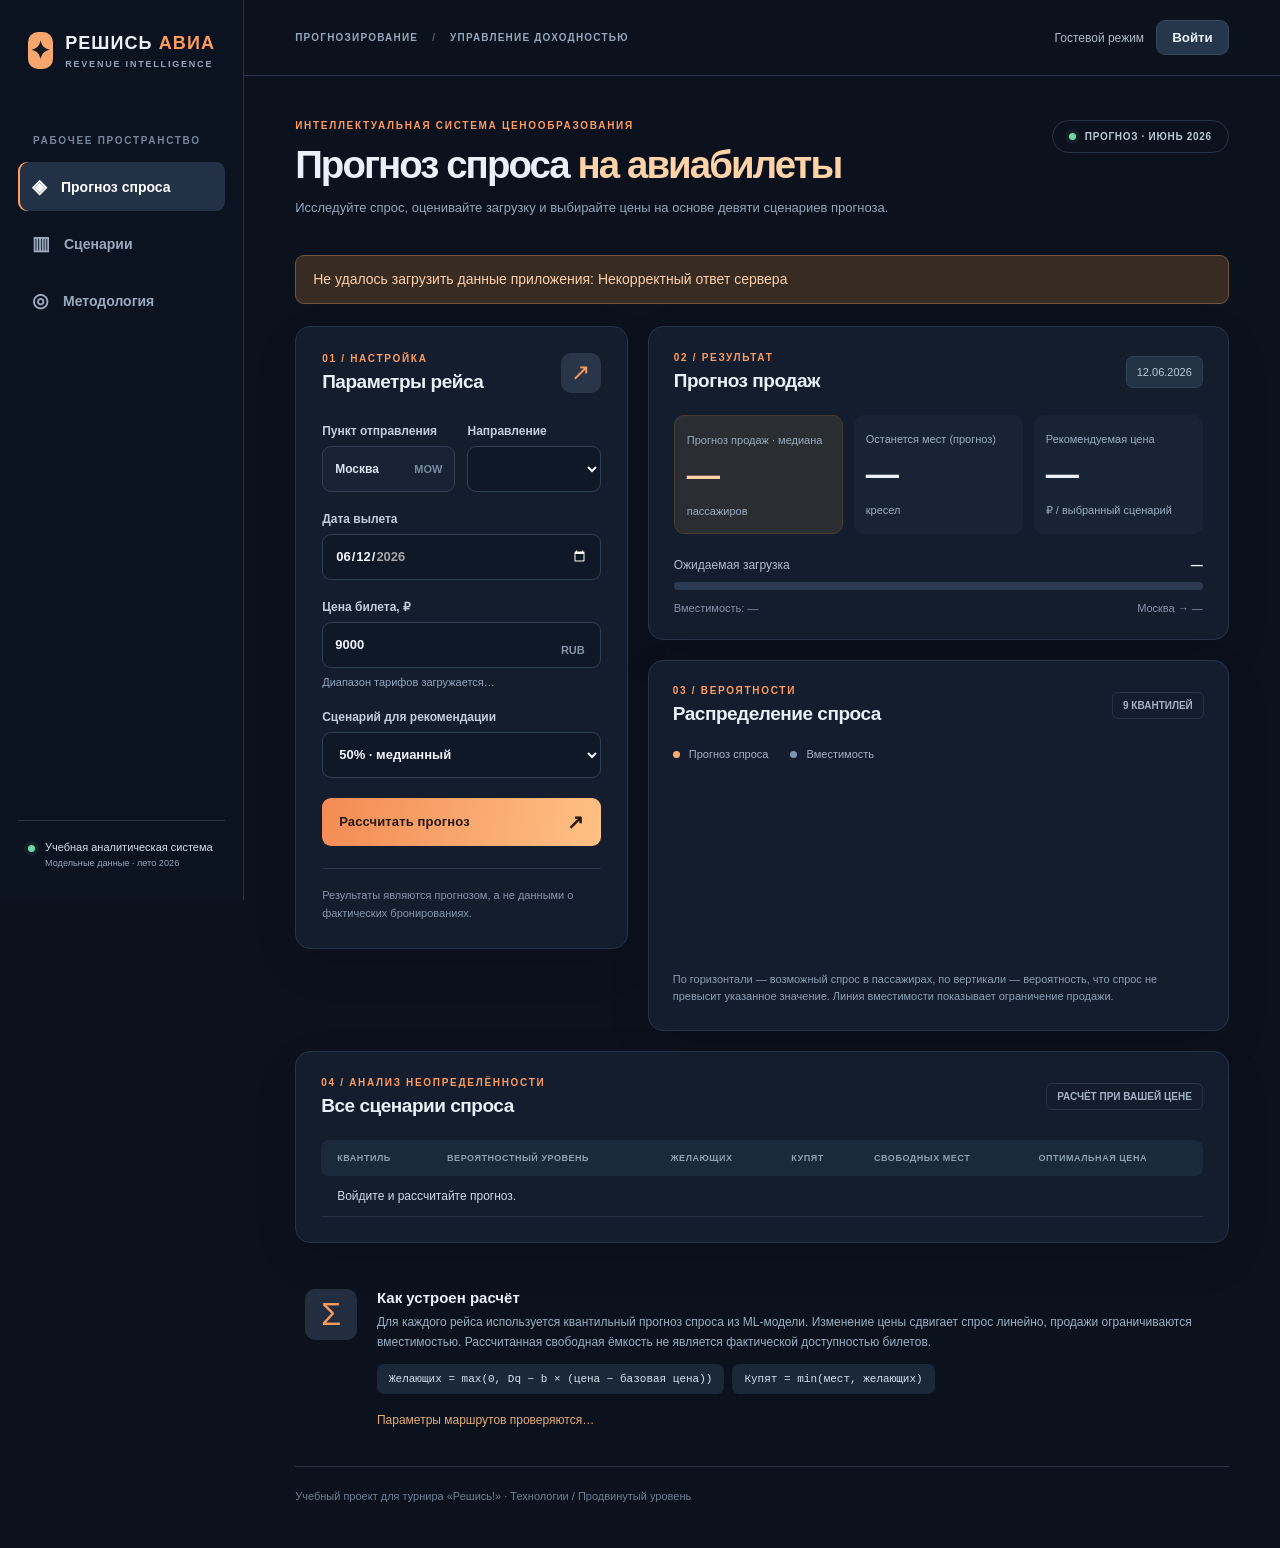
==== static/index.html @ 3c055906 "Add files via upload" ====
<!doctype html>
<html lang="ru"><head>
  <meta charset="utf-8"/><meta name="viewport" content="width=device-width, initial-scale=1"/>
  <meta name="theme-color" content="#0c1220"/><title>Решись Авиа · Revenue Intelligence</title>
  <link rel="stylesheet" href="/static/style.css"/>
</head><body>
<div class="shell">
  <aside class="sidebar">
    <div class="logo"><div class="logo-mark" aria-hidden="true">✦</div><div>РЕШИСЬ <b>АВИА</b><small>REVENUE INTELLIGENCE</small></div></div>
    <div class="nav-title">РАБОЧЕЕ ПРОСТРАНСТВО</div>
    <nav><a class="active" href="#overview"><span>◈</span> Прогноз спроса</a><a href="#distribution"><span>▥</span> Сценарии</a><a href="#model"><span>◎</span> Методология</a></nav>
    <div class="sidebar-bottom"><div class="status-dot"></div><div>Учебная аналитическая система<small>Модельные данные · лето 2026</small></div></div>
  </aside>
  <main class="main" id="overview">
    <header class="topbar"><div class="crumb">ПРОГНОЗИРОВАНИЕ <span>/</span> УПРАВЛЕНИЕ ДОХОДНОСТЬЮ</div><div class="account"><div id="accountName" class="account-name">Гостевой режим</div><button class="small-btn" id="authBtn">Войти</button><button class="small-btn ghost hidden" id="logoutBtn">Выйти</button></div></header>
    <div class="content">
      <div class="hero-head"><div><div class="eyebrow">ИНТЕЛЛЕКТУАЛЬНАЯ СИСТЕМА ЦЕНООБРАЗОВАНИЯ</div><h1>Прогноз спроса <span>на авиабилеты</span></h1><p>Исследуйте спрос, оценивайте загрузку и выбирайте цены на основе девяти сценариев прогноза.</p></div><div class="version"><span class="version-pulse"></span> ПРОГНОЗ · ИЮНЬ 2026</div></div>
      <div id="notification" class="notice hidden" role="status"></div>
      <section class="app-grid">
        <div class="card form-card"><div class="card-heading"><div><div class="eyebrow">01 / НАСТРОЙКА</div><h2>Параметры рейса</h2></div><div class="icon-box">↗</div></div>
          <form id="forecastForm">
            <div class="two-cols"><label>Пункт отправления<div class="field locked">Москва <span>МOW</span></div></label><label>Направление<select id="route" required></select></label></div>
            <label>Дата вылета<input type="date" id="date" min="2026-06-01" max="2026-07-01" value="2026-06-12" required/></label>
            <label>Цена билета, ₽<div class="input-price"><input type="number" id="price" min="1" max="100000" step="1" value="9000" required/><span>RUB</span></div><span id="priceRange" class="field-hint">Диапазон тарифов загружается…</span></label>
            <label>Сценарий для рекомендации<select id="quantile"><option value="0.1">10% · пессимистичный</option><option value="0.3">30% · осторожный</option><option value="0.5" selected>50% · медианный</option><option value="0.7">70% · оптимистичный</option><option value="0.9">90% · высокий спрос</option></select></label>
            <button type="submit" class="cta" id="calculateBtn">Рассчитать прогноз <span>↗</span></button>
          </form>
          <div class="form-footer">Результаты являются прогнозом, а не данными о фактических бронированиях.</div>
        </div>
        <div class="right-col">
          <div class="card summary-card"><div class="card-heading compact"><div><div class="eyebrow">02 / РЕЗУЛЬТАТ</div><h2>Прогноз продаж</h2></div><div id="resultDate" class="date-chip">12.06.2026</div></div>
            <div class="metrics"><div class="metric primary"><span>Прогноз продаж · медиана</span><strong id="sales">—</strong><small>пассажиров</small></div><div class="metric"><span>Останется мест (прогноз)</span><strong id="free">—</strong><small>кресел</small></div><div class="metric"><span>Рекомендуемая цена</span><strong id="recommended">—</strong><small>₽ / выбранный сценарий</small></div></div>
            <div class="util-label"><span>Ожидаемая загрузка</span><b id="loadPct">—</b></div><div class="progress"><div id="progressFill"></div></div><div class="subline"><span id="seatsText">Вместимость: —</span><span id="routeText">Москва → —</span></div>
          </div>
          <div class="card chart-card" id="distribution"><div class="card-heading compact"><div><div class="eyebrow">03 / ВЕРОЯТНОСТИ</div><h2>Распределение спроса</h2></div><span class="tag">9 КВАНТИЛЕЙ</span></div>
            <div class="legend"><span><i class="dot orange"></i> Прогноз спроса</span><span><i class="dot muted"></i> Вместимость</span></div>
            <svg id="chart" viewBox="0 0 680 250" role="img" aria-label="Квантильная функция спроса, вместимость и медиана"></svg>
            <div class="chart-caption">По горизонтали — возможный спрос в пассажирах, по вертикали — вероятность, что спрос не превысит указанное значение. Линия вместимости показывает ограничение продажи.</div>
          </div>
        </div>
      </section>
      <section class="card scenarios" id="scenarios"><div class="card-heading compact"><div><div class="eyebrow">04 / АНАЛИЗ НЕОПРЕДЕЛЁННОСТИ</div><h2>Все сценарии спроса</h2></div><span class="tag">РАСЧЁТ ПРИ ВАШЕЙ ЦЕНЕ</span></div><div class="table-wrap"><table><thead><tr><th>Квантиль</th><th>Вероятностный уровень</th><th>Желающих</th><th>Купят</th><th>Свободных мест</th><th>Оптимальная цена</th></tr></thead><tbody id="scenarioRows"><tr><td colspan="6">Войдите и рассчитайте прогноз.</td></tr></tbody></table></div></section>
      <section class="method" id="model"><div class="method-icon">Σ</div><div><h3>Как устроен расчёт</h3><p>Для каждого рейса используется квантильный прогноз спроса из ML-модели. Изменение цены сдвигает спрос линейно, продажи ограничиваются вместимостью. Рассчитанная свободная ёмкость не является фактической доступностью билетов.</p><code>Желающих = max(0, Dq − b × (цена − базовая цена))</code><code>Купят = min(мест, желающих)</code><p id="dataDisclaimer" class="warning">Параметры маршрутов проверяются…</p></div></section>
      <footer>Учебный проект для турнира «Решись!» · Технологии / Продвинутый уровень</footer>
    </div>
  </main>
</div>
<div class="modal hidden" id="authModal" role="dialog" aria-modal="true" aria-labelledby="authTitle"><div class="modal-sheet"><button class="close" id="closeAuth" aria-label="Закрыть">×</button><div class="eyebrow">ЛИЧНЫЙ КАБИНЕТ</div><h2 id="authTitle">Войти в систему</h2><p>Для выполнения серверных расчётов необходима учётная запись.</p><form id="authForm"><label>Логин<input id="username" autocomplete="username" minlength="3" maxlength="32" placeholder="Например, analyst2026" required/></label><label>Пароль<input id="password" type="password" autocomplete="current-password" minlength="8" maxlength="128" required/></label><div class="auth-error hidden" id="authError"></div><button type="submit" class="cta" id="authSubmit">Войти <span>→</span></button></form><button id="switchAuth" class="text-btn">Нет аккаунта? Зарегистрироваться</button></div></div>
<script src="/static/app.js" defer></script></body></html>
---- static/style.css ----
:root{color-scheme:dark;--bg:#0b111d;--aside:#0c1320;--surface:#131d2d;--surface2:#192537;--line:#263449;--text:#e9f0f8;--muted:#93a5ba;--orange:#ff9b5c;--orange2:#ffd2a7;--blue:#7ca5c7}*{box-sizing:border-box}html{scroll-behavior:smooth}body{background:var(--bg);color:var(--text);margin:0;font-family:Inter,ui-sans-serif,-apple-system,BlinkMacSystemFont,'Segoe UI',sans-serif;font-size:14px}a{color:inherit;text-decoration:none}.shell{display:flex;min-height:100vh}.sidebar{width:244px;flex:0 0 244px;display:flex;flex-direction:column;position:sticky;top:0;max-height:100vh;border-right:1px solid var(--line);background:var(--aside);padding:32px 18px}.logo{display:flex;align-items:center;gap:12px;padding:0 10px;font-size:18px;letter-spacing:.06em;font-weight:740;white-space:nowrap}.logo b{color:var(--orange)}.logo small{display:block;font-size:9px;color:var(--muted);font-weight:600;letter-spacing:.2em;margin-top:5px}.logo-mark{display:grid;place-items:center;width:37px;height:37px;border-radius:10px;background:#f7a76c;color:#151922;font-size:24px}.nav-title,.eyebrow{color:var(--orange);font-size:10px;font-weight:760;letter-spacing:.17em}.nav-title{color:#75869c;margin:66px 15px 16px}.sidebar nav{display:grid;gap:8px}.sidebar nav a{padding:13px 14px;display:flex;gap:14px;align-items:center;border-radius:9px;color:#99a9be;font-weight:600}.sidebar nav a span{font-size:19px}.sidebar nav a:hover,.sidebar nav a.active{background:#233146;color:#fff}.sidebar nav a.active{box-shadow:inset 2px 0 var(--orange)}.sidebar-bottom{margin-top:auto;padding:20px 10px 0;border-top:1px solid var(--line);display:flex;gap:10px;font-size:11px;color:#d2dce8}.sidebar-bottom small{display:block;color:var(--muted);margin-top:5px}.status-dot,.version-pulse{display:inline-block;width:7px;height:7px;background:#6cd8a8;border-radius:100%;flex-shrink:0;margin-top:4px;box-shadow:0 0 0 4px #6cd8a810}.main{min-width:0;flex:1}.topbar{height:76px;padding:0 clamp(20px,4vw,58px);display:flex;align-items:center;justify-content:space-between;border-bottom:1px solid var(--line)}.crumb{font-size:10px;color:#95a7bd;letter-spacing:.12em;font-weight:760}.crumb span{color:#4e6075;margin:0 10px}.account{display:flex;align-items:center;gap:12px}.account-name{font-size:12px;color:#aebbc9}.small-btn{background:#26364b;border:1px solid #35485e;border-radius:9px;color:#eaf0f9;cursor:pointer;padding:9px 15px;font-weight:650}.small-btn.ghost{background:none}.content{max-width:1440px;margin:0 auto;padding:44px clamp(20px,4vw,58px) 22px}.hero-head{display:flex;align-items:flex-start;justify-content:space-between;gap:20px;margin-bottom:35px}h1{font-size:clamp(28px,3vw,39px);line-height:1.14;letter-spacing:-.05em;margin:12px 0 10px}h1 span{color:var(--orange2)}.hero-head p{color:var(--muted);margin:0;font-size:13px;line-height:1.75}.version{border:1px solid var(--line);border-radius:999px;padding:10px 16px;color:#bbc8d6;font-size:10px;letter-spacing:.07em;white-space:nowrap;font-weight:750;display:flex;gap:9px}.version-pulse{margin-top:2px}.app-grid{display:grid;grid-template-columns:minmax(305px,.87fr) minmax(0,1.52fr);gap:20px;align-items:start}.right-col{display:grid;gap:20px}.card{border:1px solid var(--line);border-radius:15px;background:var(--surface);box-shadow:0 16px 50px #03081512;overflow:hidden}.form-card{padding:26px}.card-heading{display:flex;justify-content:space-between;align-items:center;margin-bottom:31px;gap:12px}.card-heading.compact{margin-bottom:23px}h2{margin:7px 0 0;letter-spacing:-.025em;font-size:19px;font-weight:700}.icon-box{width:40px;height:40px;display:grid;place-items:center;border-radius:10px;background:#293548;color:var(--orange);font-size:23px}label{font-size:12px;font-weight:670;color:#c1cedc;display:block;margin-bottom:20px}label input,label select{display:block;margin-top:8px;height:46px;width:100%;border-radius:9px;padding:0 12px;background:#0f1826;border:1px solid #304056;color:#f0f4fc;font:inherit;font-size:13px;outline:none}label input:focus,label select:focus{border-color:var(--orange)}.two-cols{display:grid;grid-template-columns:1fr 1fr;gap:12px}.field{display:flex;align-items:center;justify-content:space-between;margin-top:8px;height:46px;border-radius:9px;background:#172235;padding:0 12px;border:1px solid #304056;color:#dbe4ef}.field span{color:#7a8aa0;font-size:11px}.input-price{position:relative}.input-price input{padding-right:55px}.input-price span{position:absolute;right:16px;top:22px;color:#8495a8;font-size:11px}.cta{height:48px;display:flex;align-items:center;justify-content:space-between;width:100%;background:linear-gradient(100deg,#f38b54,#ffc185);border:0;color:#251911;border-radius:9px;padding:0 17px;font-weight:800;letter-spacing:.01em;cursor:pointer;margin-top:14px;font-size:13px}.cta:hover{filter:brightness(1.05)}.cta:disabled{opacity:.5;cursor:wait}.cta span{font-size:20px}.form-footer{padding-top:18px;margin-top:22px;border-top:1px solid var(--line);font-size:11px;line-height:1.6;color:#8496ab}.summary-card{padding:25px}.date-chip{background:#243246;color:#bbcad9;border:1px solid #304158;border-radius:7px;padding:9px 10px;white-space:nowrap;font-size:11px}.metrics{display:grid;grid-template-columns:repeat(3,1fr);gap:11px}.metric{border-radius:10px;background:#182436;padding:16px 12px 14px;min-width:0}.metric.primary{background:#2a2d31;border:1px solid #4a3b2f}.metric span,.metric small{display:block;color:#9bacc0;font-size:11px;line-height:1.5}.metric strong{display:block;font-size:clamp(23px,2.6vw,34px);font-weight:720;line-height:1.65;letter-spacing:-.045em;white-space:nowrap}.metric.primary strong{color:var(--orange2)}.util-label{display:flex;justify-content:space-between;margin-top:24px;font-size:12px;color:#aebdd0}.util-label b{color:#f4f6fc}.progress{height:8px;background:#2b3b51;border-radius:20px;overflow:hidden;margin-top:10px}.progress>div{height:100%;background:linear-gradient(90deg,#d07753,#ffbf80);width:0;transition:width .4s}.subline{display:flex;justify-content:space-between;gap:12px;color:#8195aa;font-size:11px;margin-top:12px}.chart-card{padding:24px}.legend{display:flex;gap:22px;margin-bottom:11px;font-size:11px;color:#a3b4c7}.dot{display:inline-block;width:7px;height:7px;margin-right:6px;border-radius:50%}.dot.orange{background:#ffac75}.dot.muted{background:#7c94ae}.tag{font-size:10px;color:#a3b3c6;border:1px solid var(--line);border-radius:6px;padding:7px 10px;font-weight:700;white-space:nowrap}#chart{width:100%;display:block;min-height:180px;max-height:250px}.chart-caption{color:#8ba0b5;font-size:11px;line-height:1.6;margin-top:4px}.scenarios{margin-top:20px;padding:25px}.table-wrap{overflow-x:auto}table{width:100%;border-collapse:collapse;min-width:660px;text-align:left;font-variant-numeric:tabular-nums}thead th{color:#8ea1b6;font-weight:660;text-transform:uppercase;letter-spacing:.06em;font-size:9px;background:#1a293b;padding:13px 16px}thead th:first-child{border-radius:8px 0 0 8px}thead th:last-child{border-radius:0 8px 8px 0}tbody td{font-size:12px;padding:13px 16px;border-bottom:1px solid #233144;color:#ced9e6}tbody tr:hover{background:#202e41}tbody tr.median{background:#263341}tbody tr.median td:first-child{color:#ffb685;font-weight:770}.method{display:flex;gap:20px;align-items:flex-start;margin-top:21px;padding:25px 10px}.method-icon{font-size:32px;color:var(--orange);background:#222e40;padding:7px 16px;border-radius:10px}.method h3{margin:0 0 6px;font-size:15px}.method p{margin:0 0 11px;color:#9aafc3;font-size:12px;line-height:1.7}.method code{display:inline-block;background:#1b2839;color:#d4e2ee;padding:9px 12px;border-radius:7px;margin:0 8px 8px 0;font-size:11px}.method p.warning{color:#e5ad75;margin-top:8px}footer{padding:23px 0;color:#6d7f94;font-size:11px;border-top:1px solid var(--line)}.notice{margin-bottom:22px;border:1px solid #72553c;background:#382b22;color:#ffd0a8;border-radius:9px;padding:13px 17px;line-height:1.5}.hidden{display:none!important}.modal{position:fixed;inset:0;background:#020712b8;z-index:50;display:grid;place-items:center;padding:18px;backdrop-filter:blur(5px)}.modal-sheet{width:min(100%,415px);border:1px solid #3a495e;border-radius:16px;background:#172233;padding:29px;position:relative;box-shadow:0 25px 90px #0008}.modal-sheet h2{font-size:26px;margin:8px 0}.modal-sheet p{font-size:12px;line-height:1.6;color:#a4b6c9;margin-bottom:25px}.modal-sheet label{margin:0 0 17px}.close{position:absolute;top:15px;right:18px;background:none;color:#b6c4d7;font-size:27px;border:0;cursor:pointer}.text-btn{background:transparent;border:0;color:#ffbc8d;cursor:pointer;font-size:12px;margin-top:17px}.auth-error{background:#51303a;color:#f4bac4;border-radius:7px;padding:10px;margin-bottom:12px;font-size:12px}@media(max-width:1180px){.sidebar{width:198px;flex-basis:198px}.app-grid{grid-template-columns:minmax(280px,1fr) minmax(0,1.25fr)}.metrics{gap:6px}.metric{padding:12px 8px}.metric strong{font-size:25px}}@media(max-width:950px){.sidebar{display:none}.app-grid{grid-template-columns:1fr}.right-col{grid-template-columns:1fr 1fr}.metrics{grid-template-columns:1fr 1fr 1fr}.chart-card{min-height:325px}}@media(max-width:720px){.right-col{grid-template-columns:1fr}.content{padding:30px 17px}.topbar{padding:0 17px;height:64px}.crumb{font-size:9px}.hero-head{display:block}.version{margin-top:19px;display:inline-flex}.metrics{grid-template-columns:1fr 1fr 1fr}.metric strong{font-size:25px}.card-heading{margin-bottom:22px}.form-card,.summary-card,.chart-card,.scenarios{padding:20px}.account-name{display:none}}@media(max-width:420px){.two-cols{grid-template-columns:1fr 1fr}.metrics{grid-template-columns:1fr 1fr}.metric:nth-child(3){grid-column:span 2}.crumb{max-width:180px;line-height:1.5}.tag{font-size:9px}}

.field-hint{display:block;margin-top:7px;color:#92a7bf;font-size:11px;font-weight:500;line-height:1.4}
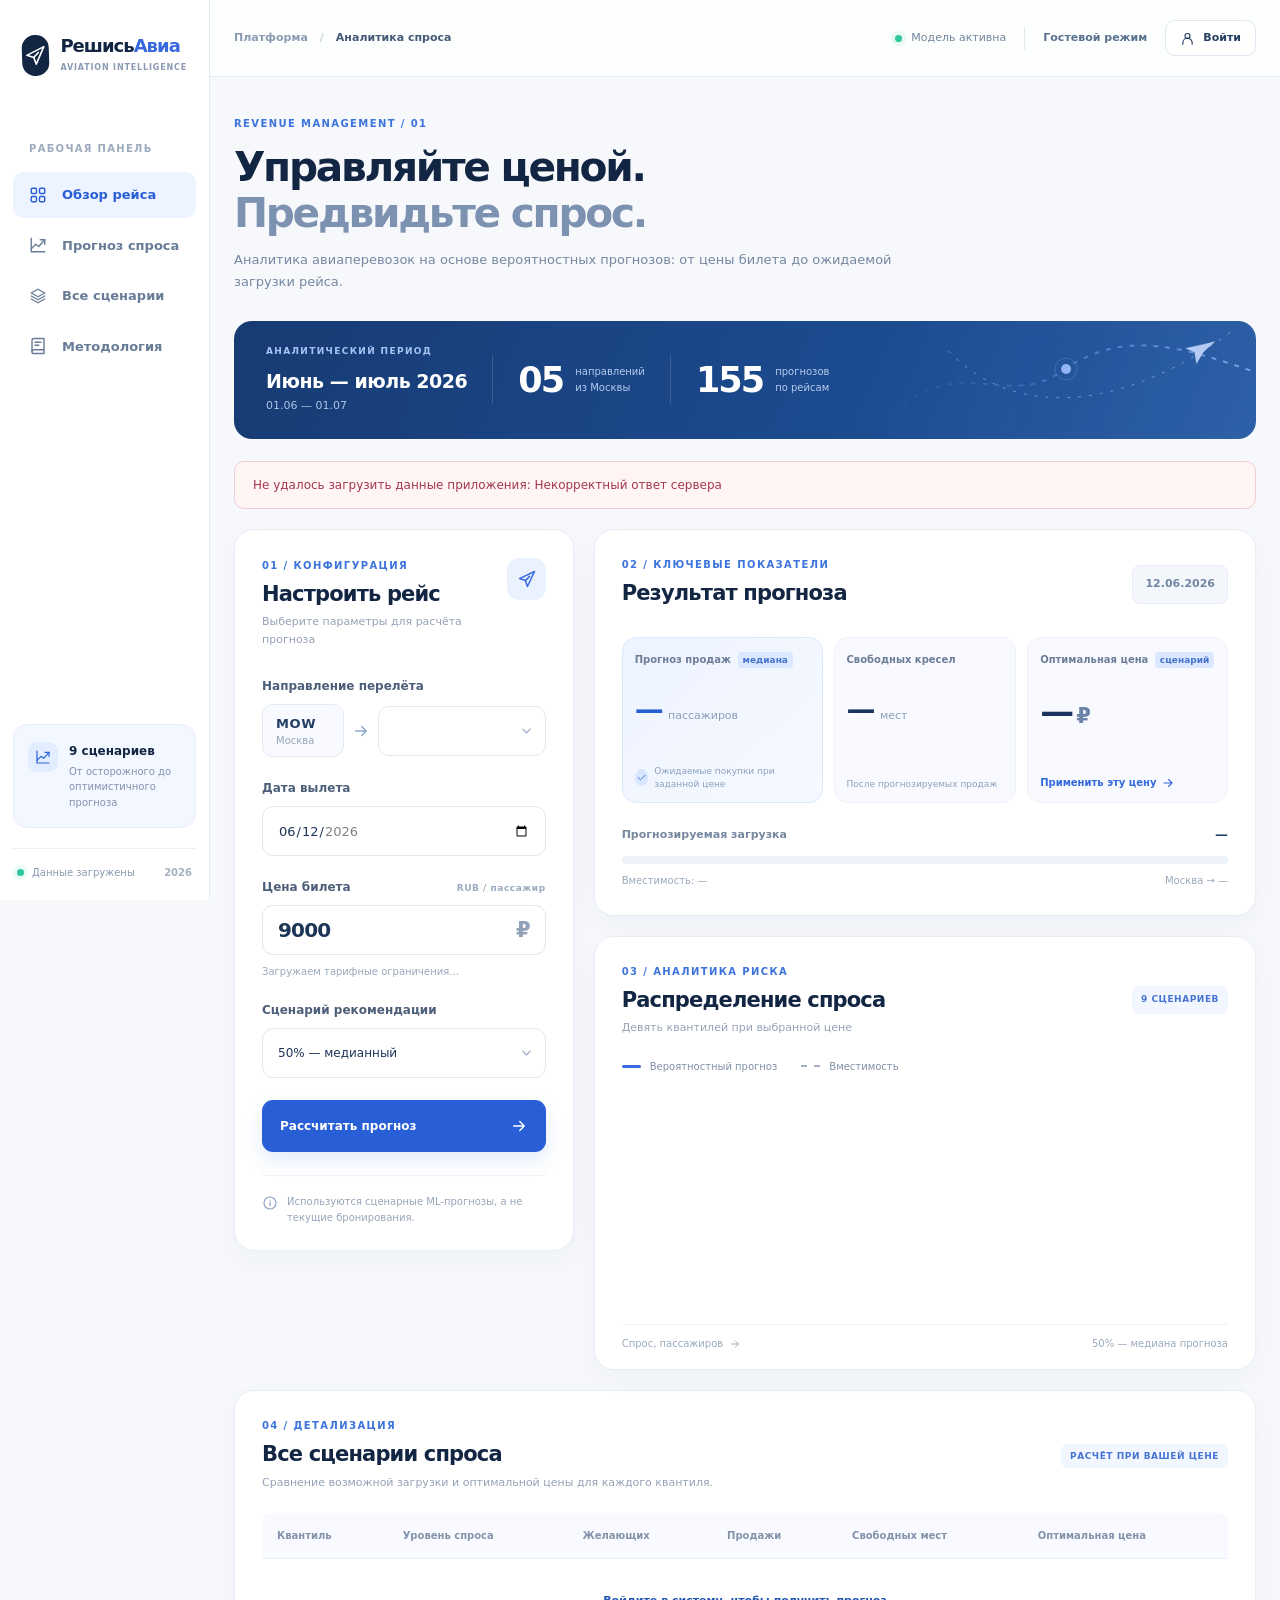
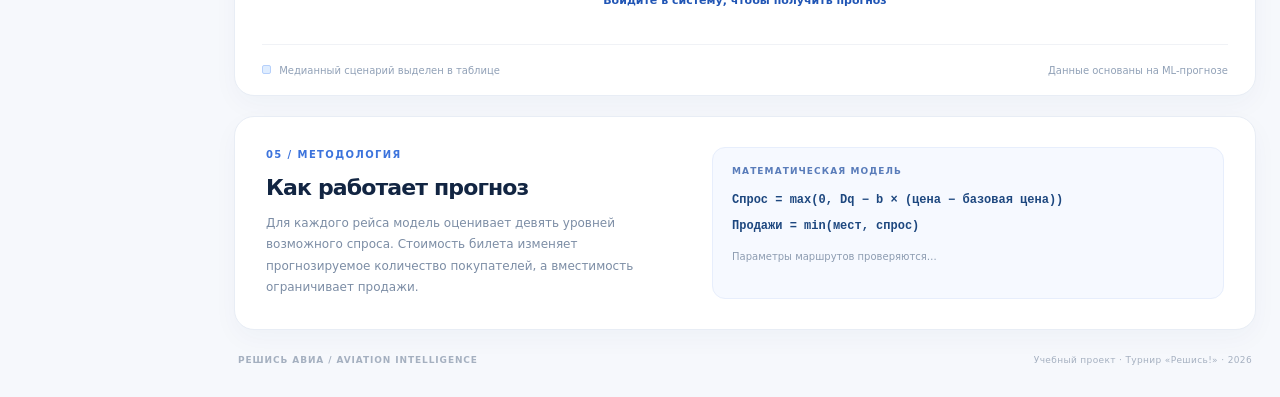
==== commit 31fe9924: "Add files via upload" ====
--- a/static/index.html
+++ b/static/index.html
@@ -1,49 +1,105 @@
 <!doctype html>
-<html lang="ru"><head>
-  <meta charset="utf-8"/><meta name="viewport" content="width=device-width, initial-scale=1"/>
-  <meta name="theme-color" content="#0c1220"/><title>Решись Авиа · Revenue Intelligence</title>
-  <link rel="stylesheet" href="/static/style.css"/>
-</head><body>
-<div class="shell">
-  <aside class="sidebar">
-    <div class="logo"><div class="logo-mark" aria-hidden="true">✦</div><div>РЕШИСЬ <b>АВИА</b><small>REVENUE INTELLIGENCE</small></div></div>
-    <div class="nav-title">РАБОЧЕЕ ПРОСТРАНСТВО</div>
-    <nav><a class="active" href="#overview"><span>◈</span> Прогноз спроса</a><a href="#distribution"><span>▥</span> Сценарии</a><a href="#model"><span>◎</span> Методология</a></nav>
-    <div class="sidebar-bottom"><div class="status-dot"></div><div>Учебная аналитическая система<small>Модельные данные · лето 2026</small></div></div>
+<html lang="ru">
+<head>
+  <meta charset="utf-8" />
+  <meta name="viewport" content="width=device-width, initial-scale=1" />
+  <meta name="theme-color" content="#f6f8fb" />
+  <meta name="description" content="Решись Авиа — прогноз спроса, цен и загрузки рейсов на основе девяти сценариев." />
+  <title>Решись Авиа — Aviation Intelligence</title>
+  <link rel="stylesheet" href="/static/style.css" />
+</head>
+<body>
+<svg class="icons" xmlns="http://www.w3.org/2000/svg" aria-hidden="true">
+  <symbol id="i-grid" viewBox="0 0 24 24"><rect x="3" y="3" width="7" height="7" rx="1.5"/><rect x="14" y="3" width="7" height="7" rx="1.5"/><rect x="3" y="14" width="7" height="7" rx="1.5"/><rect x="14" y="14" width="7" height="7" rx="1.5"/></symbol>
+  <symbol id="i-chart" viewBox="0 0 24 24"><path d="M3 17 9 11l4 3 8-9"/><path d="M15 5h6v6"/><path d="M3 3v18h18"/></symbol>
+  <symbol id="i-layers" viewBox="0 0 24 24"><path d="m12 3 9 5-9 5-9-5 9-5ZM3 12l9 5 9-5M3 16l9 5 9-5"/></symbol>
+  <symbol id="i-book" viewBox="0 0 24 24"><path d="M4 19.5A2.5 2.5 0 0 1 6.5 17H20"/><path d="M6.5 2H20v20H6.5A2.5 2.5 0 0 1 4 19.5v-15A2.5 2.5 0 0 1 6.5 2Z"/><path d="M8 7h8M8 11h5"/></symbol>
+  <symbol id="i-arrow" viewBox="0 0 24 24"><path d="M5 12h14m-6-6 6 6-6 6"/></symbol>
+  <symbol id="i-plane" viewBox="0 0 24 24"><path d="m21 3-8.5 18-2.4-7.1L3 11.5 21 3Z"/><path d="m10.1 13.9 5-5"/></symbol>
+  <symbol id="i-chevron" viewBox="0 0 24 24"><path d="m6 9 6 6 6-6"/></symbol>
+  <symbol id="i-user" viewBox="0 0 24 24"><circle cx="12" cy="8" r="4"/><path d="M4.5 21v-2a7.5 7.5 0 0 1 15 0v2"/></symbol>
+  <symbol id="i-lock" viewBox="0 0 24 24"><rect x="4" y="10" width="16" height="11" rx="2"/><path d="M8 10V7a4 4 0 0 1 8 0v3m-4 5v2"/></symbol>
+  <symbol id="i-info" viewBox="0 0 24 24"><circle cx="12" cy="12" r="9"/><path d="M12 11v5m0-8h.01"/></symbol>
+  <symbol id="i-check" viewBox="0 0 24 24"><path d="m5 12 5 5L20 7"/></symbol>
+</svg>
+<div class="app-shell">
+  <aside class="sidebar" aria-label="Навигация">
+    <a class="brand" href="#overview" aria-label="Решись Авиа — главная">
+      <span class="brand-icon"><svg class="icon"><use href="#i-plane"/></svg></span>
+      <span class="brand-text"><strong>Решись<span>Авиа</span></strong><small>AVIATION INTELLIGENCE</small></span>
+    </a>
+    <div class="sidebar-section">РАБОЧАЯ ПАНЕЛЬ</div>
+    <nav class="menu">
+      <a class="menu-item active" href="#overview"><svg class="icon"><use href="#i-grid"/></svg><span>Обзор рейса</span></a>
+      <a class="menu-item" href="#distribution"><svg class="icon"><use href="#i-chart"/></svg><span>Прогноз спроса</span></a>
+      <a class="menu-item" href="#scenarios"><svg class="icon"><use href="#i-layers"/></svg><span>Все сценарии</span></a>
+      <a class="menu-item" href="#model"><svg class="icon"><use href="#i-book"/></svg><span>Методология</span></a>
+    </nav>
+    <div class="sidebar-bottom">
+      <div class="sidebar-small-card"><span class="small-card-icon"><svg class="icon"><use href="#i-chart"/></svg></span><div><b>9 сценариев</b><span>От осторожного до оптимистичного прогноза</span></div></div>
+      <div class="sidebar-foot"><span class="online-dot"></span>Данные загружены <span class="foot-side">2026</span></div>
+    </div>
   </aside>
-  <main class="main" id="overview">
-    <header class="topbar"><div class="crumb">ПРОГНОЗИРОВАНИЕ <span>/</span> УПРАВЛЕНИЕ ДОХОДНОСТЬЮ</div><div class="account"><div id="accountName" class="account-name">Гостевой режим</div><button class="small-btn" id="authBtn">Войти</button><button class="small-btn ghost hidden" id="logoutBtn">Выйти</button></div></header>
-    <div class="content">
-      <div class="hero-head"><div><div class="eyebrow">ИНТЕЛЛЕКТУАЛЬНАЯ СИСТЕМА ЦЕНООБРАЗОВАНИЯ</div><h1>Прогноз спроса <span>на авиабилеты</span></h1><p>Исследуйте спрос, оценивайте загрузку и выбирайте цены на основе девяти сценариев прогноза.</p></div><div class="version"><span class="version-pulse"></span> ПРОГНОЗ · ИЮНЬ 2026</div></div>
-      <div id="notification" class="notice hidden" role="status"></div>
-      <section class="app-grid">
-        <div class="card form-card"><div class="card-heading"><div><div class="eyebrow">01 / НАСТРОЙКА</div><h2>Параметры рейса</h2></div><div class="icon-box">↗</div></div>
+
+  <div class="workspace" id="overview">
+    <header class="topbar">
+      <div class="breadcrumbs"><span>Платформа</span><span class="slash">/</span><strong>Аналитика спроса</strong></div>
+      <div class="header-right"><span class="header-context"><span class="online-dot"></span> Модель активна</span><div class="header-rule"></div><span id="accountName" class="account-name">Гостевой режим</span><button class="header-btn" id="authBtn"><svg class="icon"><use href="#i-user"/></svg> Войти</button><button class="header-btn hidden" id="logoutBtn">Выйти</button></div>
+    </header>
+
+    <main class="content">
+      <div class="page-heading"><span class="breadcrumb-tag">REVENUE MANAGEMENT / 01</span><h1>Управляйте ценой.<br><span>Предвидьте спрос.</span></h1><p>Аналитика авиаперевозок на основе вероятностных прогнозов: от цены билета до ожидаемой загрузки рейса.</p></div>
+
+      <section class="flight-strip" aria-label="Параметры прогнозного периода">
+        <div class="strip-head"><div class="strip-tiny">АНАЛИТИЧЕСКИЙ ПЕРИОД</div><strong>Июнь — июль 2026</strong><span>01.06 — 01.07</span></div>
+        <div class="strip-separator"></div>
+        <div class="strip-stat"><strong>05</strong><span>направлений<br>из Москвы</span></div>
+        <div class="strip-separator"></div>
+        <div class="strip-stat"><strong>155</strong><span>прогнозов<br>по рейсам</span></div>
+        <svg class="route-art" viewBox="0 0 380 110" aria-hidden="true"><defs><linearGradient id="flightLine" x1="0" y1="0" x2="1" y2="0"><stop stop-color="#6392ff" stop-opacity=".05"/><stop offset="1" stop-color="#98bcff" stop-opacity=".8"/></linearGradient></defs><path d="M0 101 C80 16 126 86 186 44 S302 18 380 45" fill="none" stroke="url(#flightLine)" stroke-width="2" stroke-dasharray="5 7"/><path d="M72 24 C145 100 260 76 355 5" fill="none" stroke="#b3cafa" stroke-width="1" stroke-dasharray="3 8" opacity=".6"/><circle cx="190" cy="42" r="5" fill="#a1beff"/><circle cx="190" cy="42" r="11" stroke="#a1beff" stroke-opacity=".25" fill="none"/><path d="m313 21 27-7-12 11-7 12-2-12-9-4 21-5" fill="#c5d8ff"/></svg>
+      </section>
+
+      <div id="notification" class="notice hidden" role="alert"></div>
+
+      <section class="work-grid" aria-label="Расчёт и результаты">
+        <div class="panel config-panel">
+          <div class="section-heading"><div><span class="section-number">01 / КОНФИГУРАЦИЯ</span><h2>Настроить рейс</h2><p>Выберите параметры для расчёта прогноза</p></div><span class="section-icon"><svg class="icon"><use href="#i-plane"/></svg></span></div>
           <form id="forecastForm">
-            <div class="two-cols"><label>Пункт отправления<div class="field locked">Москва <span>МOW</span></div></label><label>Направление<select id="route" required></select></label></div>
-            <label>Дата вылета<input type="date" id="date" min="2026-06-01" max="2026-07-01" value="2026-06-12" required/></label>
-            <label>Цена билета, ₽<div class="input-price"><input type="number" id="price" min="1" max="100000" step="1" value="9000" required/><span>RUB</span></div><span id="priceRange" class="field-hint">Диапазон тарифов загружается…</span></label>
-            <label>Сценарий для рекомендации<select id="quantile"><option value="0.1">10% · пессимистичный</option><option value="0.3">30% · осторожный</option><option value="0.5" selected>50% · медианный</option><option value="0.7">70% · оптимистичный</option><option value="0.9">90% · высокий спрос</option></select></label>
-            <button type="submit" class="cta" id="calculateBtn">Рассчитать прогноз <span>↗</span></button>
+            <div class="form-block"><label for="route">Направление перелёта</label><div class="origin-destination"><div class="origin-chip"><span class="city-code">MOW</span><span>Москва</span></div><svg class="icon route-arrow"><use href="#i-arrow"/></svg><div class="destination"><select id="route" required aria-label="Пункт назначения"></select><svg class="icon select-icon"><use href="#i-chevron"/></svg></div></div></div>
+            <div class="form-block"><label for="date">Дата вылета</label><input id="date" class="form-input" type="date" min="2026-06-01" max="2026-07-01" value="2026-06-12" required /></div>
+            <div class="form-block"><div class="label-row"><label for="price">Цена билета</label><span class="mini-hint">RUB / пассажир</span></div><div class="price-input"><input type="number" id="price" min="1" max="100000" step="1" value="9000" required aria-describedby="priceRange"/><span>₽</span></div><div class="field-hint" id="priceRange">Загружаем тарифные ограничения…</div></div>
+            <div class="form-block scenario-control"><label for="quantile">Сценарий рекомендации</label><div class="select-wrap"><select id="quantile"><option value="0.1">10% — пессимистичный</option><option value="0.3">30% — осторожный</option><option value="0.5" selected>50% — медианный</option><option value="0.7">70% — оптимистичный</option><option value="0.9">90% — высокий спрос</option></select><svg class="icon select-icon"><use href="#i-chevron"/></svg></div></div>
+            <button type="submit" class="cta" id="calculateBtn"><span>Рассчитать прогноз</span><svg class="icon"><use href="#i-arrow"/></svg></button>
           </form>
-          <div class="form-footer">Результаты являются прогнозом, а не данными о фактических бронированиях.</div>
+          <div class="panel-footnote"><svg class="icon"><use href="#i-info"/></svg><span>Используются сценарные ML-прогнозы, а не текущие бронирования.</span></div>
         </div>
-        <div class="right-col">
-          <div class="card summary-card"><div class="card-heading compact"><div><div class="eyebrow">02 / РЕЗУЛЬТАТ</div><h2>Прогноз продаж</h2></div><div id="resultDate" class="date-chip">12.06.2026</div></div>
-            <div class="metrics"><div class="metric primary"><span>Прогноз продаж · медиана</span><strong id="sales">—</strong><small>пассажиров</small></div><div class="metric"><span>Останется мест (прогноз)</span><strong id="free">—</strong><small>кресел</small></div><div class="metric"><span>Рекомендуемая цена</span><strong id="recommended">—</strong><small>₽ / выбранный сценарий</small></div></div>
-            <div class="util-label"><span>Ожидаемая загрузка</span><b id="loadPct">—</b></div><div class="progress"><div id="progressFill"></div></div><div class="subline"><span id="seatsText">Вместимость: —</span><span id="routeText">Москва → —</span></div>
+
+        <div class="results-stack">
+          <div class="panel result-panel">
+            <div class="section-heading result-heading"><div><span class="section-number">02 / КЛЮЧЕВЫЕ ПОКАЗАТЕЛИ</span><h2>Результат прогноза</h2></div><span class="date-tag" id="resultDate">12.06.2026</span></div>
+            <div class="kpi-grid">
+              <div class="kpi kpi-featured"><span class="kpi-label">Прогноз продаж <i>медиана</i></span><div class="kpi-figure"><strong id="sales">—</strong><span>пассажиров</span></div><div class="kpi-bottom"><span class="kpi-mark"><svg class="icon"><use href="#i-check"/></svg></span> Ожидаемые покупки при заданной цене</div></div>
+              <div class="kpi"><span class="kpi-label">Свободных кресел</span><div class="kpi-figure"><strong id="free">—</strong><span>мест</span></div><div class="kpi-bottom light-note">После прогнозируемых продаж</div></div>
+              <div class="kpi"><span class="kpi-label">Оптимальная цена <i>сценарий</i></span><div class="kpi-figure price-figure"><strong id="recommended">—</strong><span>₽</span></div><button id="applyPriceBtn" class="text-action" type="button">Применить эту цену <svg class="icon"><use href="#i-arrow"/></svg></button></div>
+            </div>
+            <div class="occupancy"><div class="occupancy-head"><span>Прогнозируемая загрузка</span><strong id="loadPct">—</strong></div><div class="progress" role="progressbar" aria-label="Ожидаемая загрузка" aria-valuemin="0" aria-valuemax="100" aria-valuenow="0"><div id="progressFill"></div></div><div class="occupancy-foot"><span id="seatsText">Вместимость: —</span><span id="routeText">Москва → —</span></div></div>
           </div>
-          <div class="card chart-card" id="distribution"><div class="card-heading compact"><div><div class="eyebrow">03 / ВЕРОЯТНОСТИ</div><h2>Распределение спроса</h2></div><span class="tag">9 КВАНТИЛЕЙ</span></div>
-            <div class="legend"><span><i class="dot orange"></i> Прогноз спроса</span><span><i class="dot muted"></i> Вместимость</span></div>
-            <svg id="chart" viewBox="0 0 680 250" role="img" aria-label="Квантильная функция спроса, вместимость и медиана"></svg>
-            <div class="chart-caption">По горизонтали — возможный спрос в пассажирах, по вертикали — вероятность, что спрос не превысит указанное значение. Линия вместимости показывает ограничение продажи.</div>
+          <div class="panel graph-panel" id="distribution"><div class="section-heading chart-heading"><div><span class="section-number">03 / АНАЛИТИКА РИСКА</span><h2>Распределение спроса</h2><p>Девять квантилей при выбранной цене</p></div><span class="graph-chip">9 СЦЕНАРИЕВ</span></div>
+            <div class="chart-legend"><span><i class="legend-line"></i>Вероятностный прогноз</span><span><i class="legend-dashed"></i>Вместимость</span></div>
+            <svg id="chart" viewBox="0 0 680 270" role="img" aria-label="Квантильная функция прогноза спроса и вместимость рейса"><title>Распределение прогнозируемого спроса</title></svg>
+            <div class="chart-footer"><span>Спрос, пассажиров <svg class="icon"><use href="#i-arrow"/></svg></span><span>50% — медиана прогноза</span></div>
           </div>
         </div>
       </section>
-      <section class="card scenarios" id="scenarios"><div class="card-heading compact"><div><div class="eyebrow">04 / АНАЛИЗ НЕОПРЕДЕЛЁННОСТИ</div><h2>Все сценарии спроса</h2></div><span class="tag">РАСЧЁТ ПРИ ВАШЕЙ ЦЕНЕ</span></div><div class="table-wrap"><table><thead><tr><th>Квантиль</th><th>Вероятностный уровень</th><th>Желающих</th><th>Купят</th><th>Свободных мест</th><th>Оптимальная цена</th></tr></thead><tbody id="scenarioRows"><tr><td colspan="6">Войдите и рассчитайте прогноз.</td></tr></tbody></table></div></section>
-      <section class="method" id="model"><div class="method-icon">Σ</div><div><h3>Как устроен расчёт</h3><p>Для каждого рейса используется квантильный прогноз спроса из ML-модели. Изменение цены сдвигает спрос линейно, продажи ограничиваются вместимостью. Рассчитанная свободная ёмкость не является фактической доступностью билетов.</p><code>Желающих = max(0, Dq − b × (цена − базовая цена))</code><code>Купят = min(мест, желающих)</code><p id="dataDisclaimer" class="warning">Параметры маршрутов проверяются…</p></div></section>
-      <footer>Учебный проект для турнира «Решись!» · Технологии / Продвинутый уровень</footer>
-    </div>
-  </main>
+
+      <section class="panel scenario-panel" id="scenarios"><div class="section-heading table-heading"><div><span class="section-number">04 / ДЕТАЛИЗАЦИЯ</span><h2>Все сценарии спроса</h2><p>Сравнение возможной загрузки и оптимальной цены для каждого квантиля.</p></div><div class="table-heading-side"><span class="slim-tag">РАСЧЁТ ПРИ ВАШЕЙ ЦЕНЕ</span></div></div><p class="table-scroll-hint">Таблица прокручивается влево и вправо →</p><div class="table-wrap"><table><thead><tr><th>Квантиль</th><th>Уровень спроса</th><th>Желающих</th><th>Продажи</th><th>Свободных мест</th><th>Оптимальная цена</th></tr></thead><tbody id="scenarioRows"><tr><td colspan="6" class="empty-table">Войдите в систему, чтобы получить прогноз</td></tr></tbody></table></div><div class="table-summary"><span><i class="tiny-median"></i> Медианный сценарий выделен в таблице</span><span>Данные основаны на ML-прогнозе</span></div></section>
+
+      <section class="method" id="model"><div class="method-intro"><span class="section-number">05 / МЕТОДОЛОГИЯ</span><h2>Как работает прогноз</h2><p>Для каждого рейса модель оценивает девять уровней возможного спроса. Стоимость билета изменяет прогнозируемое количество покупателей, а вместимость ограничивает продажи.</p></div><div class="formula-box"><span>МАТЕМАТИЧЕСКАЯ МОДЕЛЬ</span><code>Спрос = max(0, Dq − b × (цена − базовая цена))</code><code>Продажи = min(мест, спрос)</code><p id="dataDisclaimer">Параметры маршрутов проверяются…</p></div></section>
+      <footer class="footer"><span>РЕШИСЬ АВИА / AVIATION INTELLIGENCE</span><span>Учебный проект · Турнир «Решись!» · 2026</span></footer>
+    </main>
+  </div>
 </div>
-<div class="modal hidden" id="authModal" role="dialog" aria-modal="true" aria-labelledby="authTitle"><div class="modal-sheet"><button class="close" id="closeAuth" aria-label="Закрыть">×</button><div class="eyebrow">ЛИЧНЫЙ КАБИНЕТ</div><h2 id="authTitle">Войти в систему</h2><p>Для выполнения серверных расчётов необходима учётная запись.</p><form id="authForm"><label>Логин<input id="username" autocomplete="username" minlength="3" maxlength="32" placeholder="Например, analyst2026" required/></label><label>Пароль<input id="password" type="password" autocomplete="current-password" minlength="8" maxlength="128" required/></label><div class="auth-error hidden" id="authError"></div><button type="submit" class="cta" id="authSubmit">Войти <span>→</span></button></form><button id="switchAuth" class="text-btn">Нет аккаунта? Зарегистрироваться</button></div></div>
-<script src="/static/app.js" defer></script></body></html>
+<div class="modal hidden" id="authModal" role="dialog" aria-modal="true" aria-labelledby="authTitle"><div class="modal-sheet"><div class="modal-visual"><span class="modal-kicker">AVIATION INTELLIGENCE</span><div class="modal-orbit"><svg viewBox="0 0 280 260" aria-hidden="true"><circle cx="140" cy="130" r="97" fill="none" stroke="#ffffff" stroke-opacity=".16"/><circle cx="140" cy="130" r="65" fill="none" stroke="#ffffff" stroke-opacity=".2"/><path d="M40 171C111 38 180 236 245 67" fill="none" stroke="#ffffff" stroke-width="2" stroke-opacity=".7" stroke-dasharray="5 8"/><circle cx="89" cy="98" r="5" fill="#bad7ff"/><path d="m154 104 42-14-22 19-8 31-7-23-24-6z" fill="#f9fdff"/></svg></div><h3>Данные, которые<br>помогают решать.</h3><p>5 направлений · 155 рейсов · 9 сценариев спроса</p></div><div class="modal-form"><button class="close" id="closeAuth" type="button" aria-label="Закрыть окно">×</button><span class="section-number">ДОСТУП К АНАЛИТИКЕ</span><h2 id="authTitle">Войти в систему</h2><p>Авторизуйтесь, чтобы запустить прогнозирование рейсов.</p><form id="authForm"><label for="username">Логин</label><div class="modal-input"><svg class="icon"><use href="#i-user"/></svg><input id="username" autocomplete="username" minlength="3" maxlength="32" placeholder="Например, analyst2026" required/></div><label for="password">Пароль</label><div class="modal-input"><svg class="icon"><use href="#i-lock"/></svg><input id="password" type="password" autocomplete="current-password" minlength="8" maxlength="128" placeholder="Не менее 8 символов" required/></div><div class="auth-error hidden" id="authError" role="alert"></div><button class="cta" id="authSubmit" type="submit"><span>Войти</span><svg class="icon"><use href="#i-arrow"/></svg></button></form><button id="switchAuth" class="text-btn" type="button">Нет аккаунта? Зарегистрироваться</button><p class="auth-footnote">Учебная демонстрационная система. Не используйте пароли от личных аккаунтов.</p></div></div></div>
+<script src="/static/app.js" defer></script>
+</body>
+</html>
--- a/static/style.css
+++ b/static/style.css
@@ -1,3 +1,18 @@
-:root{color-scheme:dark;--bg:#0b111d;--aside:#0c1320;--surface:#131d2d;--surface2:#192537;--line:#263449;--text:#e9f0f8;--muted:#93a5ba;--orange:#ff9b5c;--orange2:#ffd2a7;--blue:#7ca5c7}*{box-sizing:border-box}html{scroll-behavior:smooth}body{background:var(--bg);color:var(--text);margin:0;font-family:Inter,ui-sans-serif,-apple-system,BlinkMacSystemFont,'Segoe UI',sans-serif;font-size:14px}a{color:inherit;text-decoration:none}.shell{display:flex;min-height:100vh}.sidebar{width:244px;flex:0 0 244px;display:flex;flex-direction:column;position:sticky;top:0;max-height:100vh;border-right:1px solid var(--line);background:var(--aside);padding:32px 18px}.logo{display:flex;align-items:center;gap:12px;padding:0 10px;font-size:18px;letter-spacing:.06em;font-weight:740;white-space:nowrap}.logo b{color:var(--orange)}.logo small{display:block;font-size:9px;color:var(--muted);font-weight:600;letter-spacing:.2em;margin-top:5px}.logo-mark{display:grid;place-items:center;width:37px;height:37px;border-radius:10px;background:#f7a76c;color:#151922;font-size:24px}.nav-title,.eyebrow{color:var(--orange);font-size:10px;font-weight:760;letter-spacing:.17em}.nav-title{color:#75869c;margin:66px 15px 16px}.sidebar nav{display:grid;gap:8px}.sidebar nav a{padding:13px 14px;display:flex;gap:14px;align-items:center;border-radius:9px;color:#99a9be;font-weight:600}.sidebar nav a span{font-size:19px}.sidebar nav a:hover,.sidebar nav a.active{background:#233146;color:#fff}.sidebar nav a.active{box-shadow:inset 2px 0 var(--orange)}.sidebar-bottom{margin-top:auto;padding:20px 10px 0;border-top:1px solid var(--line);display:flex;gap:10px;font-size:11px;color:#d2dce8}.sidebar-bottom small{display:block;color:var(--muted);margin-top:5px}.status-dot,.version-pulse{display:inline-block;width:7px;height:7px;background:#6cd8a8;border-radius:100%;flex-shrink:0;margin-top:4px;box-shadow:0 0 0 4px #6cd8a810}.main{min-width:0;flex:1}.topbar{height:76px;padding:0 clamp(20px,4vw,58px);display:flex;align-items:center;justify-content:space-between;border-bottom:1px solid var(--line)}.crumb{font-size:10px;color:#95a7bd;letter-spacing:.12em;font-weight:760}.crumb span{color:#4e6075;margin:0 10px}.account{display:flex;align-items:center;gap:12px}.account-name{font-size:12px;color:#aebbc9}.small-btn{background:#26364b;border:1px solid #35485e;border-radius:9px;color:#eaf0f9;cursor:pointer;padding:9px 15px;font-weight:650}.small-btn.ghost{background:none}.content{max-width:1440px;margin:0 auto;padding:44px clamp(20px,4vw,58px) 22px}.hero-head{display:flex;align-items:flex-start;justify-content:space-between;gap:20px;margin-bottom:35px}h1{font-size:clamp(28px,3vw,39px);line-height:1.14;letter-spacing:-.05em;margin:12px 0 10px}h1 span{color:var(--orange2)}.hero-head p{color:var(--muted);margin:0;font-size:13px;line-height:1.75}.version{border:1px solid var(--line);border-radius:999px;padding:10px 16px;color:#bbc8d6;font-size:10px;letter-spacing:.07em;white-space:nowrap;font-weight:750;display:flex;gap:9px}.version-pulse{margin-top:2px}.app-grid{display:grid;grid-template-columns:minmax(305px,.87fr) minmax(0,1.52fr);gap:20px;align-items:start}.right-col{display:grid;gap:20px}.card{border:1px solid var(--line);border-radius:15px;background:var(--surface);box-shadow:0 16px 50px #03081512;overflow:hidden}.form-card{padding:26px}.card-heading{display:flex;justify-content:space-between;align-items:center;margin-bottom:31px;gap:12px}.card-heading.compact{margin-bottom:23px}h2{margin:7px 0 0;letter-spacing:-.025em;font-size:19px;font-weight:700}.icon-box{width:40px;height:40px;display:grid;place-items:center;border-radius:10px;background:#293548;color:var(--orange);font-size:23px}label{font-size:12px;font-weight:670;color:#c1cedc;display:block;margin-bottom:20px}label input,label select{display:block;margin-top:8px;height:46px;width:100%;border-radius:9px;padding:0 12px;background:#0f1826;border:1px solid #304056;color:#f0f4fc;font:inherit;font-size:13px;outline:none}label input:focus,label select:focus{border-color:var(--orange)}.two-cols{display:grid;grid-template-columns:1fr 1fr;gap:12px}.field{display:flex;align-items:center;justify-content:space-between;margin-top:8px;height:46px;border-radius:9px;background:#172235;padding:0 12px;border:1px solid #304056;color:#dbe4ef}.field span{color:#7a8aa0;font-size:11px}.input-price{position:relative}.input-price input{padding-right:55px}.input-price span{position:absolute;right:16px;top:22px;color:#8495a8;font-size:11px}.cta{height:48px;display:flex;align-items:center;justify-content:space-between;width:100%;background:linear-gradient(100deg,#f38b54,#ffc185);border:0;color:#251911;border-radius:9px;padding:0 17px;font-weight:800;letter-spacing:.01em;cursor:pointer;margin-top:14px;font-size:13px}.cta:hover{filter:brightness(1.05)}.cta:disabled{opacity:.5;cursor:wait}.cta span{font-size:20px}.form-footer{padding-top:18px;margin-top:22px;border-top:1px solid var(--line);font-size:11px;line-height:1.6;color:#8496ab}.summary-card{padding:25px}.date-chip{background:#243246;color:#bbcad9;border:1px solid #304158;border-radius:7px;padding:9px 10px;white-space:nowrap;font-size:11px}.metrics{display:grid;grid-template-columns:repeat(3,1fr);gap:11px}.metric{border-radius:10px;background:#182436;padding:16px 12px 14px;min-width:0}.metric.primary{background:#2a2d31;border:1px solid #4a3b2f}.metric span,.metric small{display:block;color:#9bacc0;font-size:11px;line-height:1.5}.metric strong{display:block;font-size:clamp(23px,2.6vw,34px);font-weight:720;line-height:1.65;letter-spacing:-.045em;white-space:nowrap}.metric.primary strong{color:var(--orange2)}.util-label{display:flex;justify-content:space-between;margin-top:24px;font-size:12px;color:#aebdd0}.util-label b{color:#f4f6fc}.progress{height:8px;background:#2b3b51;border-radius:20px;overflow:hidden;margin-top:10px}.progress>div{height:100%;background:linear-gradient(90deg,#d07753,#ffbf80);width:0;transition:width .4s}.subline{display:flex;justify-content:space-between;gap:12px;color:#8195aa;font-size:11px;margin-top:12px}.chart-card{padding:24px}.legend{display:flex;gap:22px;margin-bottom:11px;font-size:11px;color:#a3b4c7}.dot{display:inline-block;width:7px;height:7px;margin-right:6px;border-radius:50%}.dot.orange{background:#ffac75}.dot.muted{background:#7c94ae}.tag{font-size:10px;color:#a3b3c6;border:1px solid var(--line);border-radius:6px;padding:7px 10px;font-weight:700;white-space:nowrap}#chart{width:100%;display:block;min-height:180px;max-height:250px}.chart-caption{color:#8ba0b5;font-size:11px;line-height:1.6;margin-top:4px}.scenarios{margin-top:20px;padding:25px}.table-wrap{overflow-x:auto}table{width:100%;border-collapse:collapse;min-width:660px;text-align:left;font-variant-numeric:tabular-nums}thead th{color:#8ea1b6;font-weight:660;text-transform:uppercase;letter-spacing:.06em;font-size:9px;background:#1a293b;padding:13px 16px}thead th:first-child{border-radius:8px 0 0 8px}thead th:last-child{border-radius:0 8px 8px 0}tbody td{font-size:12px;padding:13px 16px;border-bottom:1px solid #233144;color:#ced9e6}tbody tr:hover{background:#202e41}tbody tr.median{background:#263341}tbody tr.median td:first-child{color:#ffb685;font-weight:770}.method{display:flex;gap:20px;align-items:flex-start;margin-top:21px;padding:25px 10px}.method-icon{font-size:32px;color:var(--orange);background:#222e40;padding:7px 16px;border-radius:10px}.method h3{margin:0 0 6px;font-size:15px}.method p{margin:0 0 11px;color:#9aafc3;font-size:12px;line-height:1.7}.method code{display:inline-block;background:#1b2839;color:#d4e2ee;padding:9px 12px;border-radius:7px;margin:0 8px 8px 0;font-size:11px}.method p.warning{color:#e5ad75;margin-top:8px}footer{padding:23px 0;color:#6d7f94;font-size:11px;border-top:1px solid var(--line)}.notice{margin-bottom:22px;border:1px solid #72553c;background:#382b22;color:#ffd0a8;border-radius:9px;padding:13px 17px;line-height:1.5}.hidden{display:none!important}.modal{position:fixed;inset:0;background:#020712b8;z-index:50;display:grid;place-items:center;padding:18px;backdrop-filter:blur(5px)}.modal-sheet{width:min(100%,415px);border:1px solid #3a495e;border-radius:16px;background:#172233;padding:29px;position:relative;box-shadow:0 25px 90px #0008}.modal-sheet h2{font-size:26px;margin:8px 0}.modal-sheet p{font-size:12px;line-height:1.6;color:#a4b6c9;margin-bottom:25px}.modal-sheet label{margin:0 0 17px}.close{position:absolute;top:15px;right:18px;background:none;color:#b6c4d7;font-size:27px;border:0;cursor:pointer}.text-btn{background:transparent;border:0;color:#ffbc8d;cursor:pointer;font-size:12px;margin-top:17px}.auth-error{background:#51303a;color:#f4bac4;border-radius:7px;padding:10px;margin-bottom:12px;font-size:12px}@media(max-width:1180px){.sidebar{width:198px;flex-basis:198px}.app-grid{grid-template-columns:minmax(280px,1fr) minmax(0,1.25fr)}.metrics{gap:6px}.metric{padding:12px 8px}.metric strong{font-size:25px}}@media(max-width:950px){.sidebar{display:none}.app-grid{grid-template-columns:1fr}.right-col{grid-template-columns:1fr 1fr}.metrics{grid-template-columns:1fr 1fr 1fr}.chart-card{min-height:325px}}@media(max-width:720px){.right-col{grid-template-columns:1fr}.content{padding:30px 17px}.topbar{padding:0 17px;height:64px}.crumb{font-size:9px}.hero-head{display:block}.version{margin-top:19px;display:inline-flex}.metrics{grid-template-columns:1fr 1fr 1fr}.metric strong{font-size:25px}.card-heading{margin-bottom:22px}.form-card,.summary-card,.chart-card,.scenarios{padding:20px}.account-name{display:none}}@media(max-width:420px){.two-cols{grid-template-columns:1fr 1fr}.metrics{grid-template-columns:1fr 1fr}.metric:nth-child(3){grid-column:span 2}.crumb{max-width:180px;line-height:1.5}.tag{font-size:9px}}
+/* Решись Авиа — Aviation Intelligence. Light editorial dashboard. */
+:root{color-scheme:light;--ink:#122542;--ink2:#2e4565;--muted:#708099;--muted2:#94a2b7;--blue:#3169e6;--deep:#15376e;--sky:#edf4ff;--bg:#f6f8fc;--paper:#fff;--line:#e6ebf3;--line2:#eef1f7;--radius:20px;--shadow:0 9px 26px rgba(31,61,103,.035);font-synthesis:none}
+*{box-sizing:border-box}html{scroll-behavior:smooth}body{margin:0;background:var(--bg);color:var(--ink);font-family:Inter,ui-sans-serif,system-ui,-apple-system,'Segoe UI',Arial,sans-serif;font-size:14px;-webkit-font-smoothing:antialiased;line-height:1.5}button,input,select{font:inherit}button{cursor:pointer}a{color:inherit;text-decoration:none}svg{display:block}.icons{position:absolute;width:0;height:0;overflow:hidden}.icon{width:19px;height:19px;fill:none;stroke:currentColor;stroke-width:1.85;stroke-linecap:round;stroke-linejoin:round;flex-shrink:0}.hidden{display:none!important}*:focus-visible{outline:3px solid #90afff;outline-offset:3px}
+.app-shell{display:flex;min-height:100vh}.sidebar{width:242px;flex:0 0 242px;min-height:100vh;position:sticky;top:0;align-self:flex-start;height:100vh;display:flex;flex-direction:column;background:#fff;border-right:1px solid var(--line);padding:35px 18px 20px;z-index:5}.brand{display:flex;gap:11px;align-items:center;padding:0 9px;white-space:nowrap}.brand-icon{width:41px;height:41px;display:grid;place-items:center;border-radius:13px;background:var(--ink);color:#fff;transform:rotate(-2deg)}.brand-icon .icon{width:23px;height:23px;stroke-width:1.65}.brand-text strong{display:block;font-size:18px;line-height:1.05;letter-spacing:-.055em;font-weight:790}.brand-text strong span{color:#386add}.brand-text small{display:block;font-size:8px;color:#899ab2;font-weight:760;letter-spacing:.105em;margin-top:7px}.sidebar-section{font-size:10px;font-weight:770;color:#9daabe;letter-spacing:.13em;margin:65px 16px 16px}.menu{display:grid;gap:5px}.menu-item{color:#687c98;font-size:13px;font-weight:620;display:flex;align-items:center;gap:15px;padding:13px 16px;border-radius:11px;transition:background .16s,color .16s}.menu-item .icon{width:18px;height:18px}.menu-item:hover{background:#f4f7fc;color:var(--ink)}.menu-item.active{background:#edf3ff;color:#275dd5;font-weight:750}.sidebar-bottom{margin-top:auto}.sidebar-small-card{background:#f3f7ff;border:1px solid #e8eefc;padding:17px 14px;border-radius:14px;display:flex;gap:11px;align-items:flex-start}.small-card-icon{width:30px;height:30px;display:grid;place-items:center;border-radius:9px;color:#2d67dc;background:#e2edff;flex-shrink:0}.small-card-icon .icon{width:16px;height:16px}.sidebar-small-card b{display:block;font-size:12px;margin:0 0 4px}.sidebar-small-card span:last-child{font-size:10px;line-height:1.55;color:#8293ac;display:block}.sidebar-foot{border-top:1px solid #ebeff6;margin-top:20px;padding:16px 4px 0;display:flex;align-items:center;gap:8px;font-size:10px;color:#8a9bb1}.foot-side{margin-left:auto;font-weight:800;color:#a5b1c2}.online-dot{width:7px;height:7px;border-radius:100%;background:#2fc79c;box-shadow:0 0 0 4px #2fc79c19;display:inline-block;flex-shrink:0}
+.workspace{min-width:0;flex:1}.topbar{height:77px;border-bottom:1px solid var(--line);padding:0 clamp(24px,3.7vw,62px);display:flex;justify-content:space-between;align-items:center;background:rgba(255,255,255,.83)}.breadcrumbs{display:flex;gap:12px;color:#8a9ab1;font-size:11px;font-weight:660}.breadcrumbs strong{color:#435975;font-weight:720}.slash{color:#c7d0dc}.header-right{display:flex;align-items:center;gap:18px}.header-context{font-size:11px;color:#70859d;display:flex;align-items:center;gap:9px}.header-rule{height:23px;width:1px;background:#e3e8f0}.account-name{font-size:11px;color:#57708e;font-weight:660}.header-btn{display:inline-flex;align-items:center;gap:8px;border:1px solid #dfe6f1;background:#fff;color:#243e60;padding:9px 14px;border-radius:10px;font-size:11px;font-weight:730;transition:box-shadow .16s,border .16s}.header-btn:hover{border-color:#b1c4e4;box-shadow:0 4px 16px #1d4da510}.header-btn .icon{width:15px;height:15px}
+.content{max-width:1660px;margin:0 auto;padding:39px clamp(24px,3.7vw,62px) 19px}.page-heading{margin-bottom:28px}.breadcrumb-tag,.section-number{display:block;color:#3c73dc;letter-spacing:.14em;font-size:10px;font-weight:810}.page-heading h1{font-weight:790;font-size:clamp(30px,3.18vw,49px);line-height:1.14;letter-spacing:-.056em;margin:13px 0 12px}.page-heading h1 span{color:#7d91b1}.page-heading p{margin:0;font-size:13px;color:#7587a1;line-height:1.7;max-width:680px}
+.flight-strip{height:118px;background:linear-gradient(112deg,#173b73 0%,#1c4b90 62%,#2f61a8 100%);border-radius:18px;color:#fff;display:flex;align-items:center;gap:37px;padding:22px 32px;margin-bottom:22px;overflow:hidden;position:relative}.flight-strip>*:not(.route-art){position:relative;z-index:1}.strip-head{min-width:225px}.strip-tiny{color:#a7c4f4;font-size:9px;font-weight:780;letter-spacing:.15em;margin-bottom:8px}.strip-head strong{display:block;font-size:19px;font-weight:720;letter-spacing:-.025em}.strip-head>span{display:block;margin-top:3px;font-size:11px;color:#abc4e7}.strip-separator{width:1px;height:49px;background:#ffffff26}.strip-stat{display:flex;align-items:center;gap:12px;min-width:122px}.strip-stat strong{font-size:35px;font-weight:650;letter-spacing:-.055em}.strip-stat span{font-size:10px;line-height:1.55;color:#b5ccef}.route-art{position:absolute;right:1px;bottom:-2px;height:100%;width:37%;opacity:.9;pointer-events:none}
+.work-grid{display:grid;grid-template-columns:minmax(335px,.80fr) minmax(0,1.56fr);gap:20px;align-items:start}.results-stack{display:grid;gap:20px;min-width:0}.panel{background:#fff;border:1px solid #e8edf5;border-radius:var(--radius);box-shadow:var(--shadow);min-width:0;overflow:hidden}.config-panel{padding:28px 27px 24px}.section-heading{display:flex;align-items:flex-start;justify-content:space-between;gap:12px}.section-heading h2{font-size:21px;line-height:1.25;font-weight:760;letter-spacing:-.04em;margin:8px 0 6px}.section-heading p{color:#95a2b5;font-size:11px;margin:0;line-height:1.6}.section-icon{width:42px;height:42px;border-radius:12px;display:grid;place-items:center;background:#eaf1ff;color:#386edd}.section-icon .icon{width:20px;height:20px}.config-panel form{margin-top:29px}.form-block{margin-bottom:22px}.form-block>label,.label-row label{display:block;color:#4c5e78;font-size:12px;font-weight:720;margin:0 0 9px}.label-row{display:flex;align-items:baseline;justify-content:space-between}.mini-hint{font-size:9px;color:#9baabf;letter-spacing:.06em;font-weight:740}.form-input,.select-wrap select,.destination select,.price-input input{border:1px solid #e0e7f1;background:#fff;color:#1d3557;border-radius:11px;height:50px;width:100%;padding:0 15px;outline:none;font-size:13px;transition:border .16s,box-shadow .16s}.form-input:focus,.select-wrap select:focus,.destination select:focus,.price-input input:focus{border-color:#5689ed;box-shadow:0 0 0 3px #5689ed15}.form-input{color-scheme:light}.origin-destination{display:flex;align-items:center;gap:8px}.origin-chip{display:flex;flex-direction:column;justify-content:center;border:1px solid #e5eaf2;border-radius:11px;padding:7px 13px;min-width:82px;height:53px;background:#f8faff}.city-code{font-size:13px;font-weight:790;color:#233e66;letter-spacing:.05em}.origin-chip>span:last-child{font-size:10px;color:#94a2b4}.route-arrow{width:18px;height:18px;color:#8ca7ca;flex-shrink:0}.destination{position:relative;flex:1;min-width:0}.destination select{font-size:11px;padding-right:30px;font-weight:650;appearance:none;white-space:nowrap;text-overflow:ellipsis}.select-icon{position:absolute;right:12px;top:50%;transform:translateY(-50%);pointer-events:none;width:15px;height:15px;color:#91a5bf}.price-input{position:relative}.price-input input{font-size:20px;font-weight:730;letter-spacing:-.04em;padding-right:43px;font-variant-numeric:tabular-nums}.price-input span{position:absolute;right:15px;top:10px;color:#91a1b8;font-size:21px;font-weight:550}.field-hint{color:#99a8ba;font-size:10px;margin-top:9px}.select-wrap{position:relative}.select-wrap select{appearance:none;padding-right:35px;font-size:12px}.cta{height:52px;width:100%;border:0;background:#285ed6;color:#fff;border-radius:11px;display:flex;align-items:center;justify-content:space-between;padding:0 18px;font-size:12px;font-weight:790;box-shadow:0 8px 18px #356bdd25;transition:transform .15s,background .15s,box-shadow .15s}.cta:hover{background:#1b4dbd;box-shadow:0 11px 22px #356bdd2e;transform:translateY(-1px)}.cta:disabled{opacity:.55;cursor:wait;transform:none}.cta .icon{width:18px;height:18px}.panel-footnote{margin-top:23px;display:flex;gap:9px;align-items:flex-start;color:#97a5b8;font-size:10px;line-height:1.6;border-top:1px solid #eef1f5;padding-top:18px}.panel-footnote .icon{width:16px;height:16px;color:#93a7c8;margin-top:1px}
+.result-panel{padding:27px}.result-heading{align-items:center;margin-bottom:25px}.date-tag{border-radius:8px;background:#f3f6fb;border:1px solid #e8edf3;font-size:11px;font-weight:740;color:#7185a2;padding:10px 12px;white-space:nowrap}.kpi-grid{display:grid;grid-template-columns:1.1fr 1fr 1.1fr;gap:11px}.kpi{background:#f8faff;border:1px solid #edf1f7;border-radius:14px;padding:17px 17px 13px;min-width:0;min-height:166px;display:flex;flex-direction:column}.kpi-featured{background:linear-gradient(135deg,#edf3ff,#f6f9ff);border-color:#dce8ff}.kpi-label{color:#6c7d98;font-size:10px;font-weight:740;line-height:1.5;display:block;min-height:30px}.kpi-label i{font-style:normal;background:#dce8ff;color:#4774cd;padding:3px 5px;border-radius:4px;margin-left:3px;font-size:9px;white-space:nowrap}.kpi-figure{display:flex;align-items:baseline;gap:6px;flex-wrap:wrap;margin:10px 0 0}.kpi-figure strong{font-size:clamp(27px,3vw,40px);line-height:1.2;letter-spacing:-.055em;font-weight:770;color:#19355f;white-space:nowrap;font-variant-numeric:tabular-nums}.kpi-featured .kpi-figure strong{color:#285fd4}.kpi-figure span{font-size:11px;color:#8a9eb9}.kpi-figure.price-figure{gap:4px}.kpi-figure.price-figure strong{font-size:clamp(26px,2.65vw,36px)}.kpi-figure.price-figure span{font-size:21px;font-weight:700;color:#6c84a8}.kpi-bottom{font-size:9px;color:#8ba1bb;margin-top:auto;line-height:1.4;display:flex;align-items:center;gap:6px;padding-top:12px}.kpi-mark{display:inline-flex;align-items:center;justify-content:center;width:17px;height:17px;background:#d8e6ff;color:#376ed7;border-radius:50%}.kpi-mark .icon{width:11px;height:11px;stroke-width:2}.text-action{background:none;border:0;color:#336add;padding:6px 0 0;font-size:10px;font-weight:780;display:flex;align-items:center;gap:5px;align-self:flex-start;margin-top:auto}.text-action:hover{text-decoration:underline}.text-action .icon{width:14px;height:14px}.occupancy{margin-top:22px}.occupancy-head,.occupancy-foot{display:flex;justify-content:space-between;align-items:center;gap:12px}.occupancy-head{font-size:11px;color:#7687a0;font-weight:700}.occupancy-head strong{color:#1d406e;font-size:13px}.progress{margin:11px 0 9px;height:8px;background:#edf1f8;border-radius:20px;overflow:hidden}.progress>div{height:100%;background:linear-gradient(90deg,#2f70ee,#6d9ff5);width:0;border-radius:20px;transition:width .38s ease}.occupancy-foot{color:#9aa9b9;font-size:10px}
+.graph-panel{padding:27px 27px 18px}.chart-heading{align-items:center}.graph-chip,.slim-tag{padding:7px 9px;border-radius:7px;background:#f1f6ff;color:#4774d2;font-size:9px;font-weight:790;letter-spacing:.06em;white-space:nowrap}.chart-legend{display:flex;align-items:center;gap:24px;color:#8090a7;font-size:10px;margin:22px 0 6px}.chart-legend>span{display:flex;align-items:center;gap:9px}.legend-line{display:inline-block;width:19px;height:0;border-top:3px solid #3769df;border-radius:2px}.legend-dashed{display:inline-block;width:19px;height:0;border-top:2px dashed #a4b1c4}#chart{width:100%;height:auto;min-height:180px;display:block;overflow:visible}.chart-footer{display:flex;justify-content:space-between;color:#9aa9bc;font-size:10px;border-top:1px solid #f0f2f6;padding-top:11px;margin-top:4px}.chart-footer .icon{display:inline;width:12px;height:12px;vertical-align:middle;margin-left:3px}
+.scenario-panel{margin-top:20px;padding:27px 27px 17px}.table-heading{align-items:center;margin-bottom:22px}.table-wrap{width:100%;overflow-x:auto}table{width:100%;border-collapse:collapse;min-width:735px;font-size:12px;font-variant-numeric:tabular-nums}th{text-align:left;background:#f8faff;color:#8393aa;padding:15px 15px;font-size:10px;font-weight:760;white-space:nowrap;border-bottom:1px solid #e9edf4}th:first-child{border-top-left-radius:8px}th:last-child{border-top-right-radius:8px}td{padding:14px 15px;border-bottom:1px solid #f0f2f6;color:#3c516e;font-size:11px;font-weight:590;white-space:nowrap}tr.median{background:#eef5ff}tr.median td{color:#1d53b2;font-weight:760}tbody tr:hover:not(.median){background:#fbfcff}td:last-child{font-weight:760;color:#2055b5}.quantile-pill{border-radius:7px;background:#edf1f7;color:#526782;padding:5px 9px;font-size:10px;font-weight:760}tr.median .quantile-pill{background:#dbe9ff;color:#2a61ca}.scenario-label{display:flex;align-items:center;gap:9px}.scenario-label .mini-track{width:32px;height:4px;border-radius:99px;background:#e4ebf5;overflow:hidden;display:inline-block}.scenario-label .mini-track::before{content:'';display:block;width:var(--fill);height:100%;background:#7ba1ed;border-radius:99px}.empty-table{padding:34px;text-align:center;color:#9aa7ba}.table-summary{display:flex;justify-content:space-between;gap:12px;align-items:center;margin-top:18px;font-size:10px;color:#91a1b7}.tiny-median{display:inline-block;width:9px;height:9px;border-radius:2px;background:#dfedff;margin-right:5px;border:1px solid #b6d0fb}
+.method{margin-top:20px;display:grid;grid-template-columns:minmax(0,.98fr) minmax(0,1.2fr);gap:28px;padding:30px 31px;background:#fff;border:1px solid #e8edf5;border-radius:20px;box-shadow:var(--shadow)}.method h2{font-size:22px;letter-spacing:-.04em;margin:9px 0}.method-intro>p{color:#7c8da5;font-size:12px;line-height:1.8;margin:0;max-width:620px}.formula-box{background:#f6f9ff;border:1px solid #e7eefc;border-radius:13px;padding:17px 19px}.formula-box>span{display:block;font-size:9px;color:#597cba;font-weight:790;letter-spacing:.12em;margin-bottom:12px}.formula-box code{display:block;font:600 12px/1.8 ui-monospace,'Cascadia Code','SFMono-Regular',monospace;color:#1d477f;margin:4px 0;word-break:break-word;white-space:normal}.formula-box p{font-size:10px;line-height:1.6;color:#8d9cb1;margin:12px 0 0}.footer{display:flex;align-items:center;justify-content:space-between;gap:15px;padding:24px 4px 10px;color:#a5b0c0;font-size:9px;letter-spacing:.04em}.footer span:first-child{font-weight:810;letter-spacing:.10em}
+.notice{padding:14px 18px;border:1px solid #dce5f2;border-radius:10px;margin-bottom:20px;font-size:12px;background:#eff5ff;color:#2e527e}
+.modal{position:fixed;inset:0;z-index:1000;background:rgba(18,35,63,.46);backdrop-filter:blur(8px);display:flex;align-items:center;justify-content:center;padding:20px}.modal-sheet{width:min(770px,100%);min-height:480px;display:grid;grid-template-columns:0.88fr 1fr;background:#fff;border-radius:24px;overflow:hidden;box-shadow:0 25px 110px #0f244359}.modal-visual{position:relative;overflow:hidden;background:linear-gradient(145deg,#174079,#336dd6);color:#fff;padding:34px 30px;display:flex;flex-direction:column}.modal-kicker{font-size:9px;letter-spacing:.12em;color:#cadbff;font-weight:750}.modal-orbit{position:absolute;top:54px;left:0;right:0;height:250px;opacity:.85}.modal-orbit svg{width:100%;height:100%}.modal-visual h3{position:relative;z-index:1;margin:auto 0 10px;font-size:27px;letter-spacing:-.045em;line-height:1.18;font-weight:730}.modal-visual p{position:relative;z-index:1;color:#c6d9f6;font-size:10px;line-height:1.65;margin:0}.modal-form{position:relative;padding:45px 40px 30px;display:flex;flex-direction:column}.modal-form h2{font-size:27px;letter-spacing:-.048em;margin:12px 0 4px}.modal-form>p{color:#8291a8;font-size:11px;line-height:1.6;margin:0 0 22px}.modal-form form{display:flex;flex-direction:column}.modal-form form>label{font-size:11px;color:#54657d;font-weight:730;margin:0 0 8px}.modal-input{height:48px;display:flex;align-items:center;border:1px solid #e2e9f3;border-radius:10px;gap:10px;padding:0 13px;margin-bottom:19px}.modal-input:focus-within{border-color:#7b9df1;box-shadow:0 0 0 3px #739dfb10}.modal-input .icon{width:17px;height:17px;color:#98a8bd}.modal-input input{width:100%;border:0;outline:0;font-size:12px;background:transparent;color:var(--ink);min-width:0}.modal-form .cta{margin-top:4px}.text-btn{background:none;border:0;margin:15px auto 0;color:#3d6fce;font-size:11px;font-weight:730}.text-btn:hover{text-decoration:underline}.modal-form .auth-footnote{font-size:9px;line-height:1.5;text-align:center;margin:16px 0 0;color:#a6b2c3}.auth-error{font-size:11px;color:#ba394d;background:#fff0f1;border-radius:8px;margin:0 0 13px;padding:9px 11px}.close{position:absolute;right:19px;top:15px;width:26px;height:26px;display:grid;place-items:center;border:0;background:#f3f6fb;color:#73869e;font-size:20px;border-radius:50%;z-index:2}.close:hover{background:#e5edfb}
+@media(min-width:1800px){.page-heading h1{font-size:49px}}@media(max-width:1310px){.sidebar{width:210px;flex-basis:210px;padding-left:13px;padding-right:13px}.content{padding-left:24px;padding-right:24px}.topbar{padding:0 24px}.kpi{padding:14px 12px 12px}.kpi-figure strong{font-size:29px}.flight-strip{gap:25px}.strip-head{min-width:195px}}@media(max-width:1100px){.work-grid{grid-template-columns:minmax(275px,.86fr) minmax(0,1.25fr);gap:14px}.results-stack{gap:14px}.kpi-grid{grid-template-columns:repeat(3,minmax(0,1fr))}.kpi{padding:13px 10px;min-height:164px}.kpi-label{font-size:9px}.kpi-figure strong{font-size:25px}.kpi-figure.price-figure strong{font-size:23px}.config-panel,.result-panel,.graph-panel,.scenario-panel{padding:22px}.origin-destination{gap:5px}.origin-chip{min-width:66px;padding:6px}.destination select{padding-left:8px;font-size:10px}.strip-stat{min-width:95px}.route-art{opacity:.6}}@media(max-width:880px){.sidebar{position:static;min-height:0;height:auto;width:auto;flex:initial;border-right:0;border-bottom:1px solid #e7ecf4;display:flex;flex-direction:row;align-items:center;padding:15px 22px;gap:22px}.app-shell{display:block}.sidebar-section,.sidebar-bottom{display:none}.menu{display:flex;gap:3px;overflow:auto;flex:1;justify-content:flex-end}.menu-item{padding:9px 11px;font-size:11px;white-space:nowrap}.menu-item .icon{width:15px;height:15px}.topbar{height:58px}.content{padding-top:25px}.flight-strip{height:105px}.work-grid{grid-template-columns:1fr}.config-panel form{display:grid;grid-template-columns:repeat(2,minmax(0,1fr));column-gap:20px;align-items:start}.config-panel .cta{grid-column:1/-1}.config-panel .form-block{margin-bottom:18px}.result-panel,.graph-panel{padding:26px}.kpi-figure strong{font-size:36px}.kpi-figure.price-figure strong{font-size:32px}}@media(max-width:590px){.sidebar{padding:13px 14px;gap:10px;align-items:flex-start;flex-wrap:wrap}.brand-icon{width:35px;height:35px}.brand-text strong{font-size:17px}.brand-text small{font-size:7px;margin-top:4px}.menu{width:100%;flex-basis:100%;justify-content:flex-start;overflow-x:auto;padding-top:8px}.menu-item{font-size:10px;padding:9px 10px}.topbar{height:55px;padding:0 16px}.header-context,.header-rule{display:none}.account-name{font-size:10px;max-width:90px;overflow:hidden;text-overflow:ellipsis;white-space:nowrap}.header-right{gap:7px}.breadcrumbs{gap:6px;font-size:10px}.header-btn{padding:7px 9px}.content{padding:24px 14px 20px}.page-heading{margin-bottom:20px}.page-heading h1{font-size:34px;line-height:1.15;margin:9px 0}.page-heading p{font-size:12px}.flight-strip{height:auto;min-height:98px;padding:17px;gap:17px;margin-bottom:15px;flex-wrap:wrap}.strip-head{min-width:100%;width:100%}.strip-head strong{font-size:18px}.strip-separator{display:none}.strip-stat{min-width:90px;gap:7px}.strip-stat strong{font-size:25px}.strip-stat span{font-size:9px}.route-art{width:48%;height:100%;right:-4px;bottom:15px;opacity:.48}.work-grid,.results-stack{gap:14px}.config-panel,.result-panel,.graph-panel,.scenario-panel{padding:19px;border-radius:16px}.config-panel form{display:block;margin-top:22px}.section-heading h2{font-size:19px}.kpi-grid{grid-template-columns:repeat(2,minmax(0,1fr));gap:9px}.kpi{min-height:146px}.kpi-featured{grid-column:span 2;min-height:140px}.kpi-figure strong{font-size:35px}.kpi-figure.price-figure strong{font-size:29px}.kpi-label{font-size:10px}.kpi-figure{margin:8px 0}.kpi-bottom{padding-top:4px}.chart-heading,.table-heading{align-items:flex-start;gap:9px}.chart-legend{gap:12px;flex-wrap:wrap}.graph-chip,.slim-tag{font-size:8px;white-space:normal;text-align:center}.chart-footer{font-size:9px}#chart{min-height:130px}.table-heading{flex-direction:column}.table-heading-side{align-self:flex-start}.scenario-panel{margin-top:14px}.table-summary{flex-wrap:wrap}.method{grid-template-columns:1fr;padding:20px;gap:16px;margin-top:14px}.footer{flex-wrap:wrap;gap:5px;font-size:8px;padding-top:20px}.modal-sheet{grid-template-columns:1fr;max-width:400px;min-height:0}.modal-visual{display:none}.modal-form{padding:35px 24px 25px}.modal-form h2{font-size:26px}}
+@media(prefers-reduced-motion:reduce){*,*::before,*::after{scroll-behavior:auto!important;transition:none!important;animation:none!important}}
 
-.field-hint{display:block;margin-top:7px;color:#92a7bf;font-size:11px;font-weight:500;line-height:1.4}
+.table-scroll-hint{display:none;color:#7b91b0;font-size:10px;margin:0 0 10px}@media(max-width:590px){.table-scroll-hint{display:block}}
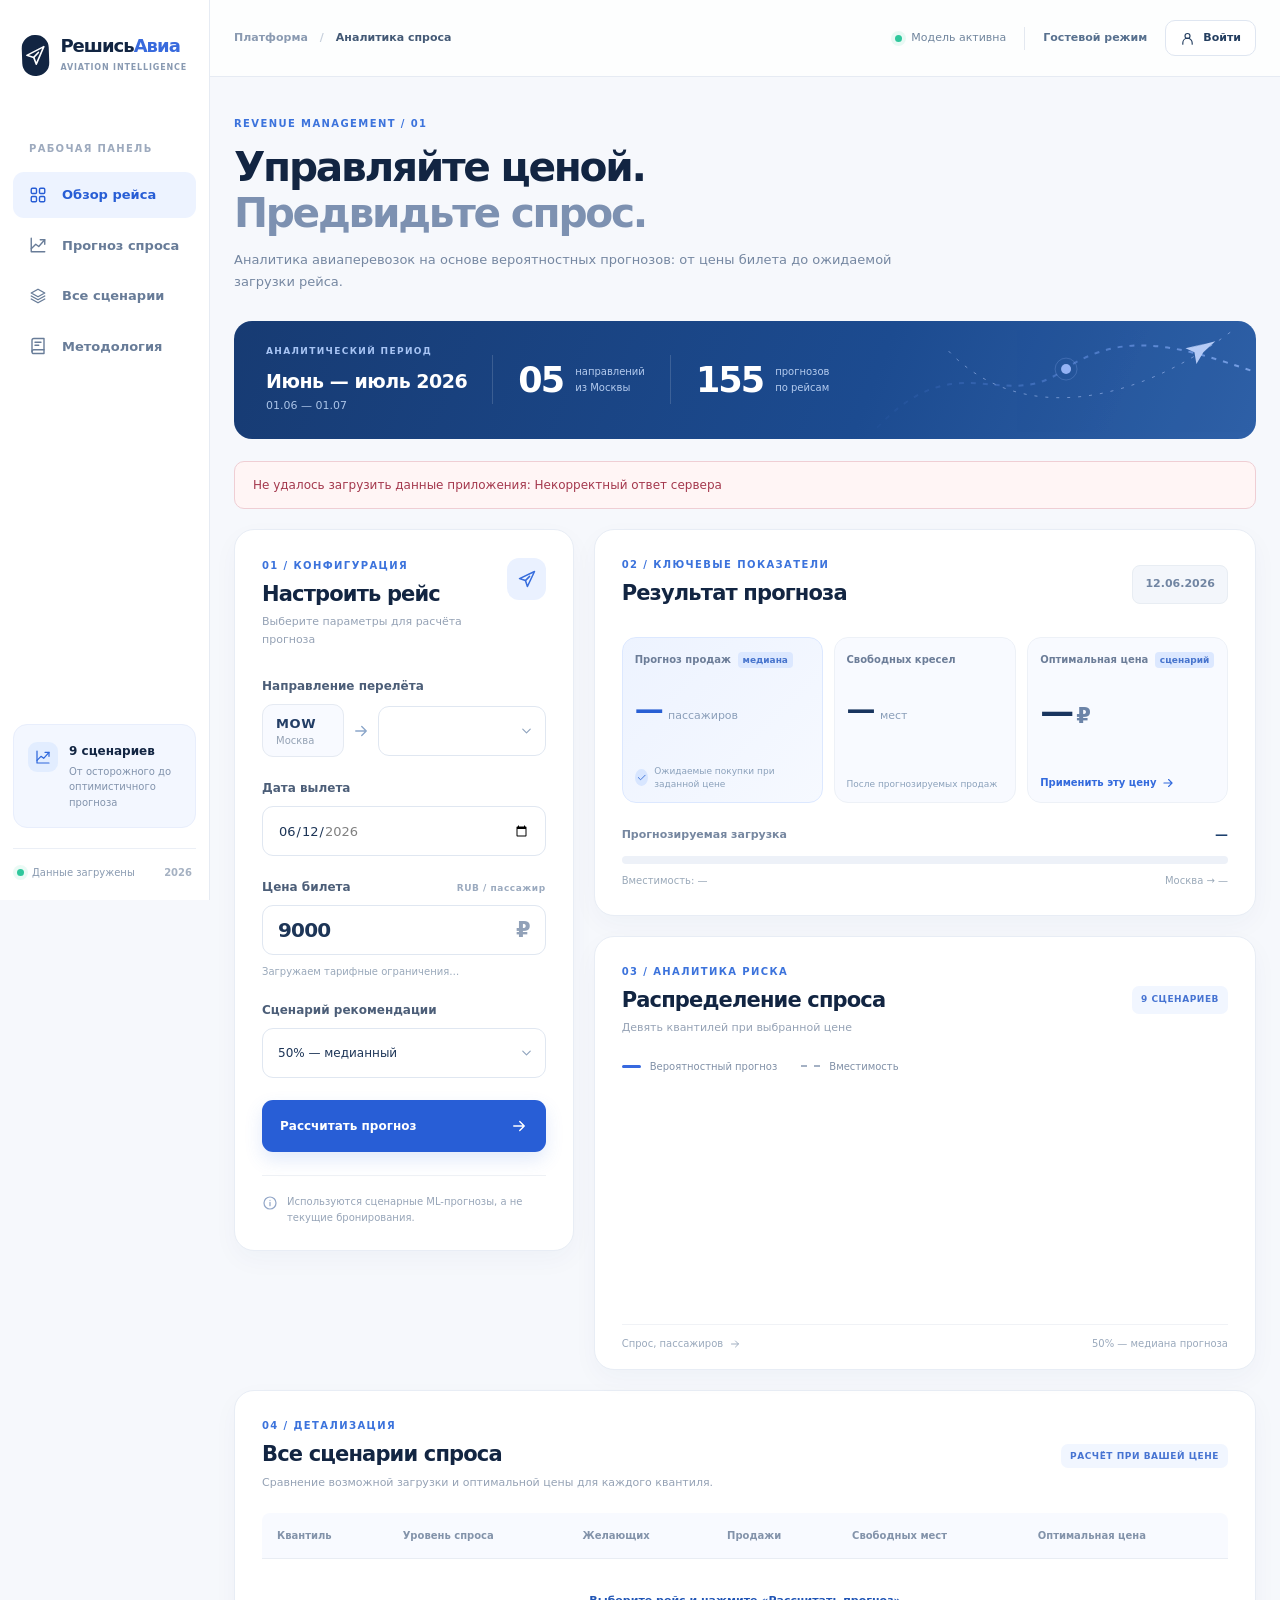
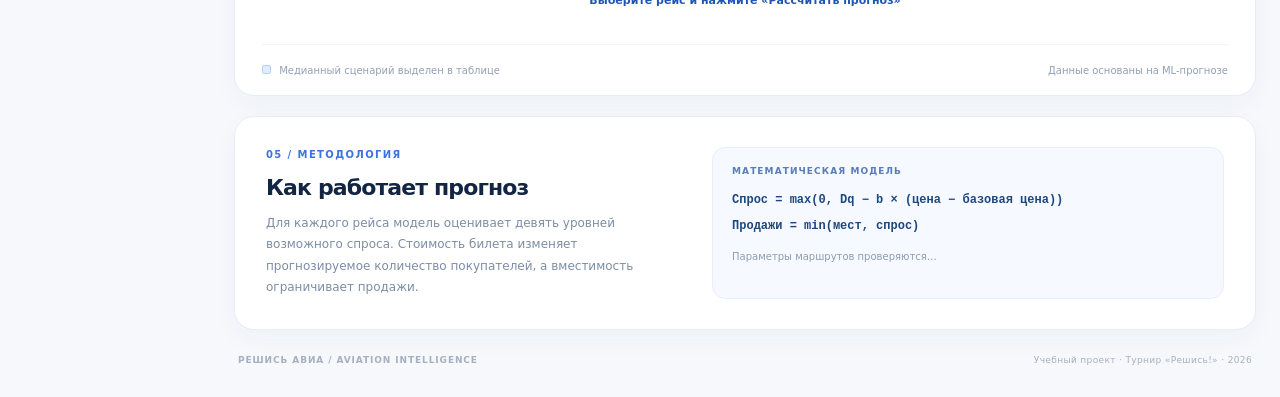
==== commit 33558ae7: "Clarify optional login and guest access in UI" ====
--- a/static/index.html
+++ b/static/index.html
@@ -92,14 +92,14 @@
         </div>
       </section>
 
-      <section class="panel scenario-panel" id="scenarios"><div class="section-heading table-heading"><div><span class="section-number">04 / ДЕТАЛИЗАЦИЯ</span><h2>Все сценарии спроса</h2><p>Сравнение возможной загрузки и оптимальной цены для каждого квантиля.</p></div><div class="table-heading-side"><span class="slim-tag">РАСЧЁТ ПРИ ВАШЕЙ ЦЕНЕ</span></div></div><p class="table-scroll-hint">Таблица прокручивается влево и вправо →</p><div class="table-wrap"><table><thead><tr><th>Квантиль</th><th>Уровень спроса</th><th>Желающих</th><th>Продажи</th><th>Свободных мест</th><th>Оптимальная цена</th></tr></thead><tbody id="scenarioRows"><tr><td colspan="6" class="empty-table">Войдите в систему, чтобы получить прогноз</td></tr></tbody></table></div><div class="table-summary"><span><i class="tiny-median"></i> Медианный сценарий выделен в таблице</span><span>Данные основаны на ML-прогнозе</span></div></section>
+      <section class="panel scenario-panel" id="scenarios"><div class="section-heading table-heading"><div><span class="section-number">04 / ДЕТАЛИЗАЦИЯ</span><h2>Все сценарии спроса</h2><p>Сравнение возможной загрузки и оптимальной цены для каждого квантиля.</p></div><div class="table-heading-side"><span class="slim-tag">РАСЧЁТ ПРИ ВАШЕЙ ЦЕНЕ</span></div></div><p class="table-scroll-hint">Таблица прокручивается влево и вправо →</p><div class="table-wrap"><table><thead><tr><th>Квантиль</th><th>Уровень спроса</th><th>Желающих</th><th>Продажи</th><th>Свободных мест</th><th>Оптимальная цена</th></tr></thead><tbody id="scenarioRows"><tr><td colspan="6" class="empty-table">Выберите рейс и нажмите «Рассчитать прогноз»</td></tr></tbody></table></div><div class="table-summary"><span><i class="tiny-median"></i> Медианный сценарий выделен в таблице</span><span>Данные основаны на ML-прогнозе</span></div></section>
 
       <section class="method" id="model"><div class="method-intro"><span class="section-number">05 / МЕТОДОЛОГИЯ</span><h2>Как работает прогноз</h2><p>Для каждого рейса модель оценивает девять уровней возможного спроса. Стоимость билета изменяет прогнозируемое количество покупателей, а вместимость ограничивает продажи.</p></div><div class="formula-box"><span>МАТЕМАТИЧЕСКАЯ МОДЕЛЬ</span><code>Спрос = max(0, Dq − b × (цена − базовая цена))</code><code>Продажи = min(мест, спрос)</code><p id="dataDisclaimer">Параметры маршрутов проверяются…</p></div></section>
       <footer class="footer"><span>РЕШИСЬ АВИА / AVIATION INTELLIGENCE</span><span>Учебный проект · Турнир «Решись!» · 2026</span></footer>
     </main>
   </div>
 </div>
-<div class="modal hidden" id="authModal" role="dialog" aria-modal="true" aria-labelledby="authTitle"><div class="modal-sheet"><div class="modal-visual"><span class="modal-kicker">AVIATION INTELLIGENCE</span><div class="modal-orbit"><svg viewBox="0 0 280 260" aria-hidden="true"><circle cx="140" cy="130" r="97" fill="none" stroke="#ffffff" stroke-opacity=".16"/><circle cx="140" cy="130" r="65" fill="none" stroke="#ffffff" stroke-opacity=".2"/><path d="M40 171C111 38 180 236 245 67" fill="none" stroke="#ffffff" stroke-width="2" stroke-opacity=".7" stroke-dasharray="5 8"/><circle cx="89" cy="98" r="5" fill="#bad7ff"/><path d="m154 104 42-14-22 19-8 31-7-23-24-6z" fill="#f9fdff"/></svg></div><h3>Данные, которые<br>помогают решать.</h3><p>5 направлений · 155 рейсов · 9 сценариев спроса</p></div><div class="modal-form"><button class="close" id="closeAuth" type="button" aria-label="Закрыть окно">×</button><span class="section-number">ДОСТУП К АНАЛИТИКЕ</span><h2 id="authTitle">Войти в систему</h2><p>Авторизуйтесь, чтобы запустить прогнозирование рейсов.</p><form id="authForm"><label for="username">Логин</label><div class="modal-input"><svg class="icon"><use href="#i-user"/></svg><input id="username" autocomplete="username" minlength="3" maxlength="32" placeholder="Например, analyst2026" required/></div><label for="password">Пароль</label><div class="modal-input"><svg class="icon"><use href="#i-lock"/></svg><input id="password" type="password" autocomplete="current-password" minlength="8" maxlength="128" placeholder="Не менее 8 символов" required/></div><div class="auth-error hidden" id="authError" role="alert"></div><button class="cta" id="authSubmit" type="submit"><span>Войти</span><svg class="icon"><use href="#i-arrow"/></svg></button></form><button id="switchAuth" class="text-btn" type="button">Нет аккаунта? Зарегистрироваться</button><p class="auth-footnote">Учебная демонстрационная система. Не используйте пароли от личных аккаунтов.</p></div></div></div>
+<div class="modal hidden" id="authModal" role="dialog" aria-modal="true" aria-labelledby="authTitle"><div class="modal-sheet"><div class="modal-visual"><span class="modal-kicker">AVIATION INTELLIGENCE</span><div class="modal-orbit"><svg viewBox="0 0 280 260" aria-hidden="true"><circle cx="140" cy="130" r="97" fill="none" stroke="#ffffff" stroke-opacity=".16"/><circle cx="140" cy="130" r="65" fill="none" stroke="#ffffff" stroke-opacity=".2"/><path d="M40 171C111 38 180 236 245 67" fill="none" stroke="#ffffff" stroke-width="2" stroke-opacity=".7" stroke-dasharray="5 8"/><circle cx="89" cy="98" r="5" fill="#bad7ff"/><path d="m154 104 42-14-22 19-8 31-7-23-24-6z" fill="#f9fdff"/></svg></div><h3>Данные, которые<br>помогают решать.</h3><p>5 направлений · 155 рейсов · 9 сценариев спроса</p></div><div class="modal-form"><button class="close" id="closeAuth" type="button" aria-label="Закрыть окно">×</button><span class="section-number">ЛИЧНЫЙ АККАУНТ · НЕОБЯЗАТЕЛЬНО</span><h2 id="authTitle">Войти в систему</h2><p>Можно пользоваться прогнозом без входа. Учётная запись — по желанию.</p><form id="authForm"><label for="username">Логин</label><div class="modal-input"><svg class="icon"><use href="#i-user"/></svg><input id="username" autocomplete="username" minlength="3" maxlength="32" placeholder="Например, analyst2026" required/></div><label for="password">Пароль</label><div class="modal-input"><svg class="icon"><use href="#i-lock"/></svg><input id="password" type="password" autocomplete="current-password" minlength="8" maxlength="128" placeholder="Не менее 8 символов" required/></div><div class="auth-error hidden" id="authError" role="alert"></div><button class="cta" id="authSubmit" type="submit"><span>Войти</span><svg class="icon"><use href="#i-arrow"/></svg></button></form><button id="switchAuth" class="text-btn" type="button">Нет аккаунта? Зарегистрироваться</button><p class="auth-footnote">Учебная демонстрационная система. Не используйте пароли от личных аккаунтов.</p></div></div></div>
 <script src="/static/app.js" defer></script>
 </body>
 </html>
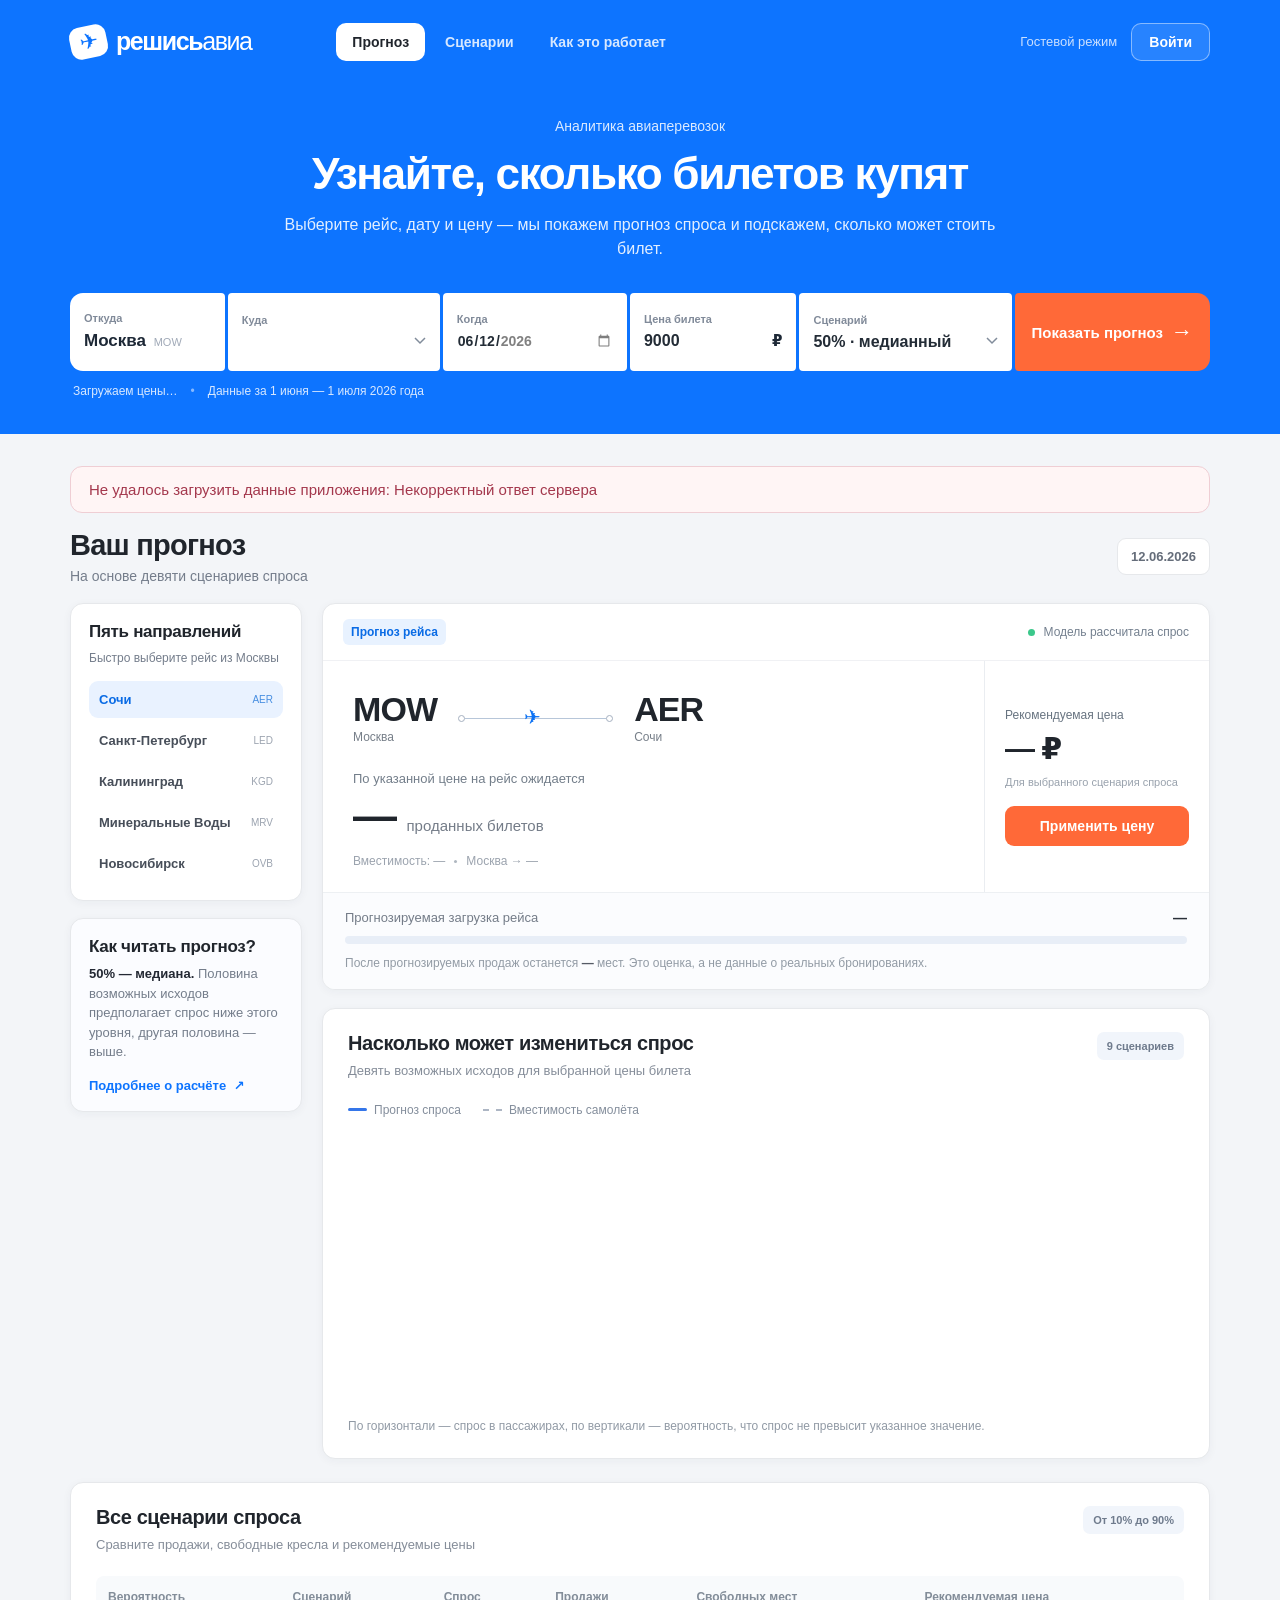
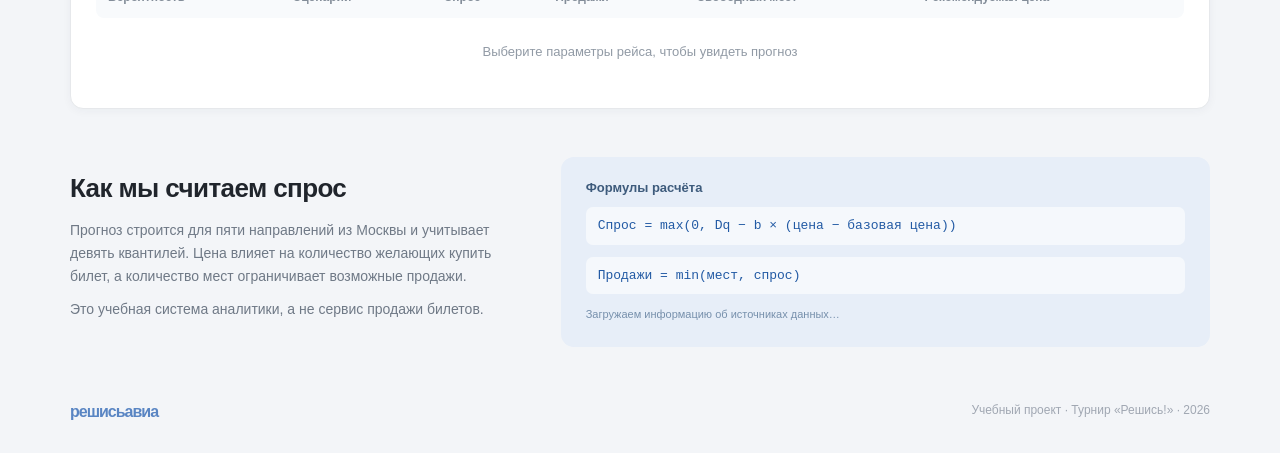
==== commit 8c60352d: "Redesign forecast UI in Aviasales-inspired flight-search style" ====
--- a/static/index.html
+++ b/static/index.html
@@ -1,105 +1,71 @@
 <!doctype html>
 <html lang="ru">
 <head>
-  <meta charset="utf-8" />
-  <meta name="viewport" content="width=device-width, initial-scale=1" />
-  <meta name="theme-color" content="#f6f8fb" />
-  <meta name="description" content="Решись Авиа — прогноз спроса, цен и загрузки рейсов на основе девяти сценариев." />
-  <title>Решись Авиа — Aviation Intelligence</title>
-  <link rel="stylesheet" href="/static/style.css" />
+  <meta charset="utf-8">
+  <meta name="viewport" content="width=device-width, initial-scale=1">
+  <meta name="theme-color" content="#0d74ff">
+  <meta name="description" content="Решись Авиа — учебный сервис прогнозирования спроса и цен на авиабилеты по пяти маршрутам.">
+  <title>Решись Авиа — прогноз спроса на авиабилеты</title>
+  <link rel="stylesheet" href="/static/style.css">
 </head>
 <body>
-<svg class="icons" xmlns="http://www.w3.org/2000/svg" aria-hidden="true">
-  <symbol id="i-grid" viewBox="0 0 24 24"><rect x="3" y="3" width="7" height="7" rx="1.5"/><rect x="14" y="3" width="7" height="7" rx="1.5"/><rect x="3" y="14" width="7" height="7" rx="1.5"/><rect x="14" y="14" width="7" height="7" rx="1.5"/></symbol>
-  <symbol id="i-chart" viewBox="0 0 24 24"><path d="M3 17 9 11l4 3 8-9"/><path d="M15 5h6v6"/><path d="M3 3v18h18"/></symbol>
-  <symbol id="i-layers" viewBox="0 0 24 24"><path d="m12 3 9 5-9 5-9-5 9-5ZM3 12l9 5 9-5M3 16l9 5 9-5"/></symbol>
-  <symbol id="i-book" viewBox="0 0 24 24"><path d="M4 19.5A2.5 2.5 0 0 1 6.5 17H20"/><path d="M6.5 2H20v20H6.5A2.5 2.5 0 0 1 4 19.5v-15A2.5 2.5 0 0 1 6.5 2Z"/><path d="M8 7h8M8 11h5"/></symbol>
-  <symbol id="i-arrow" viewBox="0 0 24 24"><path d="M5 12h14m-6-6 6 6-6 6"/></symbol>
-  <symbol id="i-plane" viewBox="0 0 24 24"><path d="m21 3-8.5 18-2.4-7.1L3 11.5 21 3Z"/><path d="m10.1 13.9 5-5"/></symbol>
-  <symbol id="i-chevron" viewBox="0 0 24 24"><path d="m6 9 6 6 6-6"/></symbol>
-  <symbol id="i-user" viewBox="0 0 24 24"><circle cx="12" cy="8" r="4"/><path d="M4.5 21v-2a7.5 7.5 0 0 1 15 0v2"/></symbol>
-  <symbol id="i-lock" viewBox="0 0 24 24"><rect x="4" y="10" width="16" height="11" rx="2"/><path d="M8 10V7a4 4 0 0 1 8 0v3m-4 5v2"/></symbol>
-  <symbol id="i-info" viewBox="0 0 24 24"><circle cx="12" cy="12" r="9"/><path d="M12 11v5m0-8h.01"/></symbol>
-  <symbol id="i-check" viewBox="0 0 24 24"><path d="m5 12 5 5L20 7"/></symbol>
-</svg>
-<div class="app-shell">
-  <aside class="sidebar" aria-label="Навигация">
-    <a class="brand" href="#overview" aria-label="Решись Авиа — главная">
-      <span class="brand-icon"><svg class="icon"><use href="#i-plane"/></svg></span>
-      <span class="brand-text"><strong>Решись<span>Авиа</span></strong><small>AVIATION INTELLIGENCE</small></span>
-    </a>
-    <div class="sidebar-section">РАБОЧАЯ ПАНЕЛЬ</div>
-    <nav class="menu">
-      <a class="menu-item active" href="#overview"><svg class="icon"><use href="#i-grid"/></svg><span>Обзор рейса</span></a>
-      <a class="menu-item" href="#distribution"><svg class="icon"><use href="#i-chart"/></svg><span>Прогноз спроса</span></a>
-      <a class="menu-item" href="#scenarios"><svg class="icon"><use href="#i-layers"/></svg><span>Все сценарии</span></a>
-      <a class="menu-item" href="#model"><svg class="icon"><use href="#i-book"/></svg><span>Методология</span></a>
-    </nav>
-    <div class="sidebar-bottom">
-      <div class="sidebar-small-card"><span class="small-card-icon"><svg class="icon"><use href="#i-chart"/></svg></span><div><b>9 сценариев</b><span>От осторожного до оптимистичного прогноза</span></div></div>
-      <div class="sidebar-foot"><span class="online-dot"></span>Данные загружены <span class="foot-side">2026</span></div>
+  <div class="blue-zone" id="overview">
+    <header class="site-header wrap">
+      <a class="brand" href="#overview" aria-label="Решись Авиа — на главную"><span class="brand-symbol" aria-hidden="true">✈</span><span>решись<span class="brand-thin">авиа</span></span></a>
+      <nav class="top-nav" aria-label="Разделы"><a class="menu-item selected" href="#overview">Прогноз</a><a class="menu-item" href="#scenarios">Сценарии</a><a class="menu-item" href="#model">Как это работает</a></nav>
+      <div class="account"><span id="accountName" class="account-name">Гостевой режим</span><button id="authBtn" class="account-button" type="button">Войти</button><button id="logoutBtn" class="account-button hidden" type="button">Выйти</button></div>
+    </header>
+    <div class="hero wrap">
+      <span class="hero-overline">Аналитика авиаперевозок</span>
+      <h1>Узнайте, сколько билетов купят</h1>
+      <p>Выберите рейс, дату и цену — мы покажем прогноз спроса и подскажем, сколько может стоить билет.</p>
+      <form id="forecastForm" class="search-bar">
+        <div class="search-field fixed-origin"><span class="field-kicker">Откуда</span><div class="field-big">Москва <small>MOW</small></div></div>
+        <label class="search-field destination-field" for="route"><span class="field-kicker">Куда</span><select id="route" required aria-label="Направление"></select></label>
+        <label class="search-field date-field" for="date"><span class="field-kicker">Когда</span><input id="date" type="date" min="2026-06-01" max="2026-07-01" value="2026-06-12" required></label>
+        <label class="search-field price-field" for="price"><span class="field-kicker">Цена билета</span><div class="price-shell"><input id="price" type="number" min="1" max="100000" step="1" value="9000" required aria-describedby="priceRange"><span>₽</span></div></label>
+        <label class="search-field scenario-field" for="quantile"><span class="field-kicker">Сценарий</span><select id="quantile"><option value="0.1">10% · низкий</option><option value="0.3">30% · осторожный</option><option value="0.5" selected>50% · медианный</option><option value="0.7">70% · высокий</option><option value="0.9">90% · максимум</option></select></label>
+        <button id="calculateBtn" class="search-submit" type="submit">Показать прогноз <span aria-hidden="true">→</span></button>
+      </form>
+      <div class="search-note"><span id="priceRange">Загружаем цены…</span><span class="note-dot">•</span><span>Данные за 1 июня — 1 июля 2026 года</span></div>
     </div>
-  </aside>
+  </div>
 
-  <div class="workspace" id="overview">
-    <header class="topbar">
-      <div class="breadcrumbs"><span>Платформа</span><span class="slash">/</span><strong>Аналитика спроса</strong></div>
-      <div class="header-right"><span class="header-context"><span class="online-dot"></span> Модель активна</span><div class="header-rule"></div><span id="accountName" class="account-name">Гостевой режим</span><button class="header-btn" id="authBtn"><svg class="icon"><use href="#i-user"/></svg> Войти</button><button class="header-btn hidden" id="logoutBtn">Выйти</button></div>
-    </header>
+  <main class="page wrap">
+    <div id="notification" class="notice hidden" role="alert"></div>
+    <div class="section-title" id="results"><div><h2>Ваш прогноз</h2><p>На основе девяти сценариев спроса</p></div><span id="resultDate" class="date-pill">12.06.2026</span></div>
+    <div class="results-layout">
+      <aside class="side-filters">
+        <section class="aside-card"><div class="side-title">Пять направлений</div><p>Быстро выберите рейс из Москвы</p><div class="route-list">
+          <button type="button" class="route-pick active" data-route="MOW-AER"><span>Сочи</span><small>AER</small></button>
+          <button type="button" class="route-pick" data-route="MOW-LED"><span>Санкт-Петербург</span><small>LED</small></button>
+          <button type="button" class="route-pick" data-route="MOW-KGD"><span>Калининград</span><small>KGD</small></button>
+          <button type="button" class="route-pick" data-route="MOW-MRV"><span>Минеральные Воды</span><small>MRV</small></button>
+          <button type="button" class="route-pick" data-route="MOW-OVB"><span>Новосибирск</span><small>OVB</small></button>
+        </div></section>
+        <section class="aside-card aside-help"><div class="side-title">Как читать прогноз?</div><p><strong>50% — медиана.</strong> Половина возможных исходов предполагает спрос ниже этого уровня, другая половина — выше.</p><a href="#model">Подробнее о расчёте <span>↗</span></a></section>
+      </aside>
+      <div class="results-main">
+        <article class="flight-result" aria-label="Результаты прогнозирования рейса">
+          <div class="flight-top"><span class="blue-tag">Прогноз рейса</span><span class="flight-status"><span class="status-dot"></span> Модель рассчитала спрос</span></div>
+          <div class="flight-content">
+            <div class="flight-left"><div class="flight-route"><div class="flight-city"><strong>MOW</strong><span>Москва</span></div><div class="flight-path"><span class="path-dot"></span><div class="path-line"><span class="mini-plane">✈</span></div><span class="path-dot"></span></div><div class="flight-city destination-city"><strong id="destinationCode">AER</strong><span id="destinationName">Сочи</span></div></div>
+              <div class="flight-copy">По указанной цене на рейс ожидается</div><div class="passenger-number"><strong id="sales">—</strong><span>проданных билетов</span></div><div class="flight-detail"><span id="seatsText">Вместимость: —</span><span class="detail-divider"></span><span id="routeText">Москва → —</span></div>
+            </div>
+            <div class="flight-price"><span>Рекомендуемая цена</span><strong><span id="recommended">—</span> ₽</strong><small>Для выбранного сценария спроса</small><button id="applyPriceBtn" class="price-action" type="button">Применить цену</button></div>
+          </div>
+          <div class="flight-bottom"><span>Прогнозируемая загрузка рейса</span><strong id="loadPct">—</strong><div class="progress" role="progressbar" aria-label="Ожидаемая загрузка" aria-valuemin="0" aria-valuemax="100" aria-valuenow="0"><div id="progressFill"></div></div><div class="bottom-explainer">После прогнозируемых продаж останется <b id="free">—</b> мест. Это оценка, а не данные о реальных бронированиях.</div></div>
+        </article>
+        <section class="info-panel" id="distribution"><div class="panel-head"><div><h3>Насколько может измениться спрос</h3><p>Девять возможных исходов для выбранной цены билета</p></div><span class="help-chip">9 сценариев</span></div><div class="chart-legend"><span><i class="line-blue"></i> Прогноз спроса</span><span><i class="line-grey"></i> Вместимость самолёта</span></div><svg id="chart" viewBox="0 0 680 270" role="img" aria-label="Вероятность не превысить прогнозируемый спрос"></svg><p class="chart-footnote">По горизонтали — спрос в пассажирах, по вертикали — вероятность, что спрос не превысит указанное значение.</p></section>
+      </div>
+    </div>
 
-    <main class="content">
-      <div class="page-heading"><span class="breadcrumb-tag">REVENUE MANAGEMENT / 01</span><h1>Управляйте ценой.<br><span>Предвидьте спрос.</span></h1><p>Аналитика авиаперевозок на основе вероятностных прогнозов: от цены билета до ожидаемой загрузки рейса.</p></div>
+    <section class="info-panel scenario-panel" id="scenarios"><div class="panel-head"><div><h3>Все сценарии спроса</h3><p>Сравните продажи, свободные кресла и рекомендуемые цены</p></div><span class="help-chip">От 10% до 90%</span></div><div class="table-scroll"><table><thead><tr><th>Вероятность</th><th>Сценарий</th><th>Спрос</th><th>Продажи</th><th>Свободных мест</th><th>Рекомендуемая цена</th></tr></thead><tbody id="scenarioRows"><tr><td colspan="6" class="empty-table">Выберите параметры рейса, чтобы увидеть прогноз</td></tr></tbody></table></div><p class="mobile-scroll">Таблицу можно прокрутить в сторону →</p></section>
+    <section class="method" id="model"><div class="method-text"><h2>Как мы считаем спрос</h2><p>Прогноз строится для пяти направлений из Москвы и учитывает девять квантилей. Цена влияет на количество желающих купить билет, а количество мест ограничивает возможные продажи.</p><p>Это учебная система аналитики, а не сервис продажи билетов.</p></div><div class="formula"><span>Формулы расчёта</span><code>Спрос = max(0, Dq − b × (цена − базовая цена))</code><code>Продажи = min(мест, спрос)</code><p id="dataDisclaimer">Загружаем информацию об источниках данных…</p></div></section>
+  </main>
+  <footer class="footer wrap"><span>решисьавиа</span><span>Учебный проект · Турнир «Решись!» · 2026</span></footer>
 
-      <section class="flight-strip" aria-label="Параметры прогнозного периода">
-        <div class="strip-head"><div class="strip-tiny">АНАЛИТИЧЕСКИЙ ПЕРИОД</div><strong>Июнь — июль 2026</strong><span>01.06 — 01.07</span></div>
-        <div class="strip-separator"></div>
-        <div class="strip-stat"><strong>05</strong><span>направлений<br>из Москвы</span></div>
-        <div class="strip-separator"></div>
-        <div class="strip-stat"><strong>155</strong><span>прогнозов<br>по рейсам</span></div>
-        <svg class="route-art" viewBox="0 0 380 110" aria-hidden="true"><defs><linearGradient id="flightLine" x1="0" y1="0" x2="1" y2="0"><stop stop-color="#6392ff" stop-opacity=".05"/><stop offset="1" stop-color="#98bcff" stop-opacity=".8"/></linearGradient></defs><path d="M0 101 C80 16 126 86 186 44 S302 18 380 45" fill="none" stroke="url(#flightLine)" stroke-width="2" stroke-dasharray="5 7"/><path d="M72 24 C145 100 260 76 355 5" fill="none" stroke="#b3cafa" stroke-width="1" stroke-dasharray="3 8" opacity=".6"/><circle cx="190" cy="42" r="5" fill="#a1beff"/><circle cx="190" cy="42" r="11" stroke="#a1beff" stroke-opacity=".25" fill="none"/><path d="m313 21 27-7-12 11-7 12-2-12-9-4 21-5" fill="#c5d8ff"/></svg>
-      </section>
-
-      <div id="notification" class="notice hidden" role="alert"></div>
-
-      <section class="work-grid" aria-label="Расчёт и результаты">
-        <div class="panel config-panel">
-          <div class="section-heading"><div><span class="section-number">01 / КОНФИГУРАЦИЯ</span><h2>Настроить рейс</h2><p>Выберите параметры для расчёта прогноза</p></div><span class="section-icon"><svg class="icon"><use href="#i-plane"/></svg></span></div>
-          <form id="forecastForm">
-            <div class="form-block"><label for="route">Направление перелёта</label><div class="origin-destination"><div class="origin-chip"><span class="city-code">MOW</span><span>Москва</span></div><svg class="icon route-arrow"><use href="#i-arrow"/></svg><div class="destination"><select id="route" required aria-label="Пункт назначения"></select><svg class="icon select-icon"><use href="#i-chevron"/></svg></div></div></div>
-            <div class="form-block"><label for="date">Дата вылета</label><input id="date" class="form-input" type="date" min="2026-06-01" max="2026-07-01" value="2026-06-12" required /></div>
-            <div class="form-block"><div class="label-row"><label for="price">Цена билета</label><span class="mini-hint">RUB / пассажир</span></div><div class="price-input"><input type="number" id="price" min="1" max="100000" step="1" value="9000" required aria-describedby="priceRange"/><span>₽</span></div><div class="field-hint" id="priceRange">Загружаем тарифные ограничения…</div></div>
-            <div class="form-block scenario-control"><label for="quantile">Сценарий рекомендации</label><div class="select-wrap"><select id="quantile"><option value="0.1">10% — пессимистичный</option><option value="0.3">30% — осторожный</option><option value="0.5" selected>50% — медианный</option><option value="0.7">70% — оптимистичный</option><option value="0.9">90% — высокий спрос</option></select><svg class="icon select-icon"><use href="#i-chevron"/></svg></div></div>
-            <button type="submit" class="cta" id="calculateBtn"><span>Рассчитать прогноз</span><svg class="icon"><use href="#i-arrow"/></svg></button>
-          </form>
-          <div class="panel-footnote"><svg class="icon"><use href="#i-info"/></svg><span>Используются сценарные ML-прогнозы, а не текущие бронирования.</span></div>
-        </div>
-
-        <div class="results-stack">
-          <div class="panel result-panel">
-            <div class="section-heading result-heading"><div><span class="section-number">02 / КЛЮЧЕВЫЕ ПОКАЗАТЕЛИ</span><h2>Результат прогноза</h2></div><span class="date-tag" id="resultDate">12.06.2026</span></div>
-            <div class="kpi-grid">
-              <div class="kpi kpi-featured"><span class="kpi-label">Прогноз продаж <i>медиана</i></span><div class="kpi-figure"><strong id="sales">—</strong><span>пассажиров</span></div><div class="kpi-bottom"><span class="kpi-mark"><svg class="icon"><use href="#i-check"/></svg></span> Ожидаемые покупки при заданной цене</div></div>
-              <div class="kpi"><span class="kpi-label">Свободных кресел</span><div class="kpi-figure"><strong id="free">—</strong><span>мест</span></div><div class="kpi-bottom light-note">После прогнозируемых продаж</div></div>
-              <div class="kpi"><span class="kpi-label">Оптимальная цена <i>сценарий</i></span><div class="kpi-figure price-figure"><strong id="recommended">—</strong><span>₽</span></div><button id="applyPriceBtn" class="text-action" type="button">Применить эту цену <svg class="icon"><use href="#i-arrow"/></svg></button></div>
-            </div>
-            <div class="occupancy"><div class="occupancy-head"><span>Прогнозируемая загрузка</span><strong id="loadPct">—</strong></div><div class="progress" role="progressbar" aria-label="Ожидаемая загрузка" aria-valuemin="0" aria-valuemax="100" aria-valuenow="0"><div id="progressFill"></div></div><div class="occupancy-foot"><span id="seatsText">Вместимость: —</span><span id="routeText">Москва → —</span></div></div>
-          </div>
-          <div class="panel graph-panel" id="distribution"><div class="section-heading chart-heading"><div><span class="section-number">03 / АНАЛИТИКА РИСКА</span><h2>Распределение спроса</h2><p>Девять квантилей при выбранной цене</p></div><span class="graph-chip">9 СЦЕНАРИЕВ</span></div>
-            <div class="chart-legend"><span><i class="legend-line"></i>Вероятностный прогноз</span><span><i class="legend-dashed"></i>Вместимость</span></div>
-            <svg id="chart" viewBox="0 0 680 270" role="img" aria-label="Квантильная функция прогноза спроса и вместимость рейса"><title>Распределение прогнозируемого спроса</title></svg>
-            <div class="chart-footer"><span>Спрос, пассажиров <svg class="icon"><use href="#i-arrow"/></svg></span><span>50% — медиана прогноза</span></div>
-          </div>
-        </div>
-      </section>
-
-      <section class="panel scenario-panel" id="scenarios"><div class="section-heading table-heading"><div><span class="section-number">04 / ДЕТАЛИЗАЦИЯ</span><h2>Все сценарии спроса</h2><p>Сравнение возможной загрузки и оптимальной цены для каждого квантиля.</p></div><div class="table-heading-side"><span class="slim-tag">РАСЧЁТ ПРИ ВАШЕЙ ЦЕНЕ</span></div></div><p class="table-scroll-hint">Таблица прокручивается влево и вправо →</p><div class="table-wrap"><table><thead><tr><th>Квантиль</th><th>Уровень спроса</th><th>Желающих</th><th>Продажи</th><th>Свободных мест</th><th>Оптимальная цена</th></tr></thead><tbody id="scenarioRows"><tr><td colspan="6" class="empty-table">Выберите рейс и нажмите «Рассчитать прогноз»</td></tr></tbody></table></div><div class="table-summary"><span><i class="tiny-median"></i> Медианный сценарий выделен в таблице</span><span>Данные основаны на ML-прогнозе</span></div></section>
-
-      <section class="method" id="model"><div class="method-intro"><span class="section-number">05 / МЕТОДОЛОГИЯ</span><h2>Как работает прогноз</h2><p>Для каждого рейса модель оценивает девять уровней возможного спроса. Стоимость билета изменяет прогнозируемое количество покупателей, а вместимость ограничивает продажи.</p></div><div class="formula-box"><span>МАТЕМАТИЧЕСКАЯ МОДЕЛЬ</span><code>Спрос = max(0, Dq − b × (цена − базовая цена))</code><code>Продажи = min(мест, спрос)</code><p id="dataDisclaimer">Параметры маршрутов проверяются…</p></div></section>
-      <footer class="footer"><span>РЕШИСЬ АВИА / AVIATION INTELLIGENCE</span><span>Учебный проект · Турнир «Решись!» · 2026</span></footer>
-    </main>
-  </div>
-</div>
-<div class="modal hidden" id="authModal" role="dialog" aria-modal="true" aria-labelledby="authTitle"><div class="modal-sheet"><div class="modal-visual"><span class="modal-kicker">AVIATION INTELLIGENCE</span><div class="modal-orbit"><svg viewBox="0 0 280 260" aria-hidden="true"><circle cx="140" cy="130" r="97" fill="none" stroke="#ffffff" stroke-opacity=".16"/><circle cx="140" cy="130" r="65" fill="none" stroke="#ffffff" stroke-opacity=".2"/><path d="M40 171C111 38 180 236 245 67" fill="none" stroke="#ffffff" stroke-width="2" stroke-opacity=".7" stroke-dasharray="5 8"/><circle cx="89" cy="98" r="5" fill="#bad7ff"/><path d="m154 104 42-14-22 19-8 31-7-23-24-6z" fill="#f9fdff"/></svg></div><h3>Данные, которые<br>помогают решать.</h3><p>5 направлений · 155 рейсов · 9 сценариев спроса</p></div><div class="modal-form"><button class="close" id="closeAuth" type="button" aria-label="Закрыть окно">×</button><span class="section-number">ЛИЧНЫЙ АККАУНТ · НЕОБЯЗАТЕЛЬНО</span><h2 id="authTitle">Войти в систему</h2><p>Можно пользоваться прогнозом без входа. Учётная запись — по желанию.</p><form id="authForm"><label for="username">Логин</label><div class="modal-input"><svg class="icon"><use href="#i-user"/></svg><input id="username" autocomplete="username" minlength="3" maxlength="32" placeholder="Например, analyst2026" required/></div><label for="password">Пароль</label><div class="modal-input"><svg class="icon"><use href="#i-lock"/></svg><input id="password" type="password" autocomplete="current-password" minlength="8" maxlength="128" placeholder="Не менее 8 символов" required/></div><div class="auth-error hidden" id="authError" role="alert"></div><button class="cta" id="authSubmit" type="submit"><span>Войти</span><svg class="icon"><use href="#i-arrow"/></svg></button></form><button id="switchAuth" class="text-btn" type="button">Нет аккаунта? Зарегистрироваться</button><p class="auth-footnote">Учебная демонстрационная система. Не используйте пароли от личных аккаунтов.</p></div></div></div>
-<script src="/static/app.js" defer></script>
+  <div id="authModal" class="auth-overlay hidden" role="dialog" aria-modal="true" aria-labelledby="authTitle"><div class="auth-card"><button class="auth-close" type="button" id="closeAuth" aria-label="Закрыть окно">×</button><div class="auth-brand">решись<span>авиа</span></div><h2 id="authTitle">Вход в аккаунт</h2><p class="auth-intro">Аккаунт необязателен. Прогнозами можно пользоваться без регистрации.</p><form id="authForm"><label for="username">Логин</label><input id="username" type="text" placeholder="Ваш логин" autocomplete="username" minlength="3" maxlength="32" required><label for="password">Пароль</label><input id="password" type="password" placeholder="Не менее 8 символов" autocomplete="current-password" minlength="8" maxlength="128" required><div id="authError" class="auth-error hidden" role="alert"></div><button class="auth-submit" type="submit" id="authSubmit"><span>Войти</span></button></form><button id="switchAuth" class="auth-switch" type="button">Нет аккаунта? Зарегистрироваться</button><p class="auth-privacy">Не используйте пароль от своих личных аккаунтов.</p></div></div>
+  <script src="/static/app.js" defer></script>
 </body>
-</html>
+</html>
--- a/static/style.css
+++ b/static/style.css
@@ -1,18 +1,11 @@
-/* Решись Авиа — Aviation Intelligence. Light editorial dashboard. */
-:root{color-scheme:light;--ink:#122542;--ink2:#2e4565;--muted:#708099;--muted2:#94a2b7;--blue:#3169e6;--deep:#15376e;--sky:#edf4ff;--bg:#f6f8fc;--paper:#fff;--line:#e6ebf3;--line2:#eef1f7;--radius:20px;--shadow:0 9px 26px rgba(31,61,103,.035);font-synthesis:none}
-*{box-sizing:border-box}html{scroll-behavior:smooth}body{margin:0;background:var(--bg);color:var(--ink);font-family:Inter,ui-sans-serif,system-ui,-apple-system,'Segoe UI',Arial,sans-serif;font-size:14px;-webkit-font-smoothing:antialiased;line-height:1.5}button,input,select{font:inherit}button{cursor:pointer}a{color:inherit;text-decoration:none}svg{display:block}.icons{position:absolute;width:0;height:0;overflow:hidden}.icon{width:19px;height:19px;fill:none;stroke:currentColor;stroke-width:1.85;stroke-linecap:round;stroke-linejoin:round;flex-shrink:0}.hidden{display:none!important}*:focus-visible{outline:3px solid #90afff;outline-offset:3px}
-.app-shell{display:flex;min-height:100vh}.sidebar{width:242px;flex:0 0 242px;min-height:100vh;position:sticky;top:0;align-self:flex-start;height:100vh;display:flex;flex-direction:column;background:#fff;border-right:1px solid var(--line);padding:35px 18px 20px;z-index:5}.brand{display:flex;gap:11px;align-items:center;padding:0 9px;white-space:nowrap}.brand-icon{width:41px;height:41px;display:grid;place-items:center;border-radius:13px;background:var(--ink);color:#fff;transform:rotate(-2deg)}.brand-icon .icon{width:23px;height:23px;stroke-width:1.65}.brand-text strong{display:block;font-size:18px;line-height:1.05;letter-spacing:-.055em;font-weight:790}.brand-text strong span{color:#386add}.brand-text small{display:block;font-size:8px;color:#899ab2;font-weight:760;letter-spacing:.105em;margin-top:7px}.sidebar-section{font-size:10px;font-weight:770;color:#9daabe;letter-spacing:.13em;margin:65px 16px 16px}.menu{display:grid;gap:5px}.menu-item{color:#687c98;font-size:13px;font-weight:620;display:flex;align-items:center;gap:15px;padding:13px 16px;border-radius:11px;transition:background .16s,color .16s}.menu-item .icon{width:18px;height:18px}.menu-item:hover{background:#f4f7fc;color:var(--ink)}.menu-item.active{background:#edf3ff;color:#275dd5;font-weight:750}.sidebar-bottom{margin-top:auto}.sidebar-small-card{background:#f3f7ff;border:1px solid #e8eefc;padding:17px 14px;border-radius:14px;display:flex;gap:11px;align-items:flex-start}.small-card-icon{width:30px;height:30px;display:grid;place-items:center;border-radius:9px;color:#2d67dc;background:#e2edff;flex-shrink:0}.small-card-icon .icon{width:16px;height:16px}.sidebar-small-card b{display:block;font-size:12px;margin:0 0 4px}.sidebar-small-card span:last-child{font-size:10px;line-height:1.55;color:#8293ac;display:block}.sidebar-foot{border-top:1px solid #ebeff6;margin-top:20px;padding:16px 4px 0;display:flex;align-items:center;gap:8px;font-size:10px;color:#8a9bb1}.foot-side{margin-left:auto;font-weight:800;color:#a5b1c2}.online-dot{width:7px;height:7px;border-radius:100%;background:#2fc79c;box-shadow:0 0 0 4px #2fc79c19;display:inline-block;flex-shrink:0}
-.workspace{min-width:0;flex:1}.topbar{height:77px;border-bottom:1px solid var(--line);padding:0 clamp(24px,3.7vw,62px);display:flex;justify-content:space-between;align-items:center;background:rgba(255,255,255,.83)}.breadcrumbs{display:flex;gap:12px;color:#8a9ab1;font-size:11px;font-weight:660}.breadcrumbs strong{color:#435975;font-weight:720}.slash{color:#c7d0dc}.header-right{display:flex;align-items:center;gap:18px}.header-context{font-size:11px;color:#70859d;display:flex;align-items:center;gap:9px}.header-rule{height:23px;width:1px;background:#e3e8f0}.account-name{font-size:11px;color:#57708e;font-weight:660}.header-btn{display:inline-flex;align-items:center;gap:8px;border:1px solid #dfe6f1;background:#fff;color:#243e60;padding:9px 14px;border-radius:10px;font-size:11px;font-weight:730;transition:box-shadow .16s,border .16s}.header-btn:hover{border-color:#b1c4e4;box-shadow:0 4px 16px #1d4da510}.header-btn .icon{width:15px;height:15px}
-.content{max-width:1660px;margin:0 auto;padding:39px clamp(24px,3.7vw,62px) 19px}.page-heading{margin-bottom:28px}.breadcrumb-tag,.section-number{display:block;color:#3c73dc;letter-spacing:.14em;font-size:10px;font-weight:810}.page-heading h1{font-weight:790;font-size:clamp(30px,3.18vw,49px);line-height:1.14;letter-spacing:-.056em;margin:13px 0 12px}.page-heading h1 span{color:#7d91b1}.page-heading p{margin:0;font-size:13px;color:#7587a1;line-height:1.7;max-width:680px}
-.flight-strip{height:118px;background:linear-gradient(112deg,#173b73 0%,#1c4b90 62%,#2f61a8 100%);border-radius:18px;color:#fff;display:flex;align-items:center;gap:37px;padding:22px 32px;margin-bottom:22px;overflow:hidden;position:relative}.flight-strip>*:not(.route-art){position:relative;z-index:1}.strip-head{min-width:225px}.strip-tiny{color:#a7c4f4;font-size:9px;font-weight:780;letter-spacing:.15em;margin-bottom:8px}.strip-head strong{display:block;font-size:19px;font-weight:720;letter-spacing:-.025em}.strip-head>span{display:block;margin-top:3px;font-size:11px;color:#abc4e7}.strip-separator{width:1px;height:49px;background:#ffffff26}.strip-stat{display:flex;align-items:center;gap:12px;min-width:122px}.strip-stat strong{font-size:35px;font-weight:650;letter-spacing:-.055em}.strip-stat span{font-size:10px;line-height:1.55;color:#b5ccef}.route-art{position:absolute;right:1px;bottom:-2px;height:100%;width:37%;opacity:.9;pointer-events:none}
-.work-grid{display:grid;grid-template-columns:minmax(335px,.80fr) minmax(0,1.56fr);gap:20px;align-items:start}.results-stack{display:grid;gap:20px;min-width:0}.panel{background:#fff;border:1px solid #e8edf5;border-radius:var(--radius);box-shadow:var(--shadow);min-width:0;overflow:hidden}.config-panel{padding:28px 27px 24px}.section-heading{display:flex;align-items:flex-start;justify-content:space-between;gap:12px}.section-heading h2{font-size:21px;line-height:1.25;font-weight:760;letter-spacing:-.04em;margin:8px 0 6px}.section-heading p{color:#95a2b5;font-size:11px;margin:0;line-height:1.6}.section-icon{width:42px;height:42px;border-radius:12px;display:grid;place-items:center;background:#eaf1ff;color:#386edd}.section-icon .icon{width:20px;height:20px}.config-panel form{margin-top:29px}.form-block{margin-bottom:22px}.form-block>label,.label-row label{display:block;color:#4c5e78;font-size:12px;font-weight:720;margin:0 0 9px}.label-row{display:flex;align-items:baseline;justify-content:space-between}.mini-hint{font-size:9px;color:#9baabf;letter-spacing:.06em;font-weight:740}.form-input,.select-wrap select,.destination select,.price-input input{border:1px solid #e0e7f1;background:#fff;color:#1d3557;border-radius:11px;height:50px;width:100%;padding:0 15px;outline:none;font-size:13px;transition:border .16s,box-shadow .16s}.form-input:focus,.select-wrap select:focus,.destination select:focus,.price-input input:focus{border-color:#5689ed;box-shadow:0 0 0 3px #5689ed15}.form-input{color-scheme:light}.origin-destination{display:flex;align-items:center;gap:8px}.origin-chip{display:flex;flex-direction:column;justify-content:center;border:1px solid #e5eaf2;border-radius:11px;padding:7px 13px;min-width:82px;height:53px;background:#f8faff}.city-code{font-size:13px;font-weight:790;color:#233e66;letter-spacing:.05em}.origin-chip>span:last-child{font-size:10px;color:#94a2b4}.route-arrow{width:18px;height:18px;color:#8ca7ca;flex-shrink:0}.destination{position:relative;flex:1;min-width:0}.destination select{font-size:11px;padding-right:30px;font-weight:650;appearance:none;white-space:nowrap;text-overflow:ellipsis}.select-icon{position:absolute;right:12px;top:50%;transform:translateY(-50%);pointer-events:none;width:15px;height:15px;color:#91a5bf}.price-input{position:relative}.price-input input{font-size:20px;font-weight:730;letter-spacing:-.04em;padding-right:43px;font-variant-numeric:tabular-nums}.price-input span{position:absolute;right:15px;top:10px;color:#91a1b8;font-size:21px;font-weight:550}.field-hint{color:#99a8ba;font-size:10px;margin-top:9px}.select-wrap{position:relative}.select-wrap select{appearance:none;padding-right:35px;font-size:12px}.cta{height:52px;width:100%;border:0;background:#285ed6;color:#fff;border-radius:11px;display:flex;align-items:center;justify-content:space-between;padding:0 18px;font-size:12px;font-weight:790;box-shadow:0 8px 18px #356bdd25;transition:transform .15s,background .15s,box-shadow .15s}.cta:hover{background:#1b4dbd;box-shadow:0 11px 22px #356bdd2e;transform:translateY(-1px)}.cta:disabled{opacity:.55;cursor:wait;transform:none}.cta .icon{width:18px;height:18px}.panel-footnote{margin-top:23px;display:flex;gap:9px;align-items:flex-start;color:#97a5b8;font-size:10px;line-height:1.6;border-top:1px solid #eef1f5;padding-top:18px}.panel-footnote .icon{width:16px;height:16px;color:#93a7c8;margin-top:1px}
-.result-panel{padding:27px}.result-heading{align-items:center;margin-bottom:25px}.date-tag{border-radius:8px;background:#f3f6fb;border:1px solid #e8edf3;font-size:11px;font-weight:740;color:#7185a2;padding:10px 12px;white-space:nowrap}.kpi-grid{display:grid;grid-template-columns:1.1fr 1fr 1.1fr;gap:11px}.kpi{background:#f8faff;border:1px solid #edf1f7;border-radius:14px;padding:17px 17px 13px;min-width:0;min-height:166px;display:flex;flex-direction:column}.kpi-featured{background:linear-gradient(135deg,#edf3ff,#f6f9ff);border-color:#dce8ff}.kpi-label{color:#6c7d98;font-size:10px;font-weight:740;line-height:1.5;display:block;min-height:30px}.kpi-label i{font-style:normal;background:#dce8ff;color:#4774cd;padding:3px 5px;border-radius:4px;margin-left:3px;font-size:9px;white-space:nowrap}.kpi-figure{display:flex;align-items:baseline;gap:6px;flex-wrap:wrap;margin:10px 0 0}.kpi-figure strong{font-size:clamp(27px,3vw,40px);line-height:1.2;letter-spacing:-.055em;font-weight:770;color:#19355f;white-space:nowrap;font-variant-numeric:tabular-nums}.kpi-featured .kpi-figure strong{color:#285fd4}.kpi-figure span{font-size:11px;color:#8a9eb9}.kpi-figure.price-figure{gap:4px}.kpi-figure.price-figure strong{font-size:clamp(26px,2.65vw,36px)}.kpi-figure.price-figure span{font-size:21px;font-weight:700;color:#6c84a8}.kpi-bottom{font-size:9px;color:#8ba1bb;margin-top:auto;line-height:1.4;display:flex;align-items:center;gap:6px;padding-top:12px}.kpi-mark{display:inline-flex;align-items:center;justify-content:center;width:17px;height:17px;background:#d8e6ff;color:#376ed7;border-radius:50%}.kpi-mark .icon{width:11px;height:11px;stroke-width:2}.text-action{background:none;border:0;color:#336add;padding:6px 0 0;font-size:10px;font-weight:780;display:flex;align-items:center;gap:5px;align-self:flex-start;margin-top:auto}.text-action:hover{text-decoration:underline}.text-action .icon{width:14px;height:14px}.occupancy{margin-top:22px}.occupancy-head,.occupancy-foot{display:flex;justify-content:space-between;align-items:center;gap:12px}.occupancy-head{font-size:11px;color:#7687a0;font-weight:700}.occupancy-head strong{color:#1d406e;font-size:13px}.progress{margin:11px 0 9px;height:8px;background:#edf1f8;border-radius:20px;overflow:hidden}.progress>div{height:100%;background:linear-gradient(90deg,#2f70ee,#6d9ff5);width:0;border-radius:20px;transition:width .38s ease}.occupancy-foot{color:#9aa9b9;font-size:10px}
-.graph-panel{padding:27px 27px 18px}.chart-heading{align-items:center}.graph-chip,.slim-tag{padding:7px 9px;border-radius:7px;background:#f1f6ff;color:#4774d2;font-size:9px;font-weight:790;letter-spacing:.06em;white-space:nowrap}.chart-legend{display:flex;align-items:center;gap:24px;color:#8090a7;font-size:10px;margin:22px 0 6px}.chart-legend>span{display:flex;align-items:center;gap:9px}.legend-line{display:inline-block;width:19px;height:0;border-top:3px solid #3769df;border-radius:2px}.legend-dashed{display:inline-block;width:19px;height:0;border-top:2px dashed #a4b1c4}#chart{width:100%;height:auto;min-height:180px;display:block;overflow:visible}.chart-footer{display:flex;justify-content:space-between;color:#9aa9bc;font-size:10px;border-top:1px solid #f0f2f6;padding-top:11px;margin-top:4px}.chart-footer .icon{display:inline;width:12px;height:12px;vertical-align:middle;margin-left:3px}
-.scenario-panel{margin-top:20px;padding:27px 27px 17px}.table-heading{align-items:center;margin-bottom:22px}.table-wrap{width:100%;overflow-x:auto}table{width:100%;border-collapse:collapse;min-width:735px;font-size:12px;font-variant-numeric:tabular-nums}th{text-align:left;background:#f8faff;color:#8393aa;padding:15px 15px;font-size:10px;font-weight:760;white-space:nowrap;border-bottom:1px solid #e9edf4}th:first-child{border-top-left-radius:8px}th:last-child{border-top-right-radius:8px}td{padding:14px 15px;border-bottom:1px solid #f0f2f6;color:#3c516e;font-size:11px;font-weight:590;white-space:nowrap}tr.median{background:#eef5ff}tr.median td{color:#1d53b2;font-weight:760}tbody tr:hover:not(.median){background:#fbfcff}td:last-child{font-weight:760;color:#2055b5}.quantile-pill{border-radius:7px;background:#edf1f7;color:#526782;padding:5px 9px;font-size:10px;font-weight:760}tr.median .quantile-pill{background:#dbe9ff;color:#2a61ca}.scenario-label{display:flex;align-items:center;gap:9px}.scenario-label .mini-track{width:32px;height:4px;border-radius:99px;background:#e4ebf5;overflow:hidden;display:inline-block}.scenario-label .mini-track::before{content:'';display:block;width:var(--fill);height:100%;background:#7ba1ed;border-radius:99px}.empty-table{padding:34px;text-align:center;color:#9aa7ba}.table-summary{display:flex;justify-content:space-between;gap:12px;align-items:center;margin-top:18px;font-size:10px;color:#91a1b7}.tiny-median{display:inline-block;width:9px;height:9px;border-radius:2px;background:#dfedff;margin-right:5px;border:1px solid #b6d0fb}
-.method{margin-top:20px;display:grid;grid-template-columns:minmax(0,.98fr) minmax(0,1.2fr);gap:28px;padding:30px 31px;background:#fff;border:1px solid #e8edf5;border-radius:20px;box-shadow:var(--shadow)}.method h2{font-size:22px;letter-spacing:-.04em;margin:9px 0}.method-intro>p{color:#7c8da5;font-size:12px;line-height:1.8;margin:0;max-width:620px}.formula-box{background:#f6f9ff;border:1px solid #e7eefc;border-radius:13px;padding:17px 19px}.formula-box>span{display:block;font-size:9px;color:#597cba;font-weight:790;letter-spacing:.12em;margin-bottom:12px}.formula-box code{display:block;font:600 12px/1.8 ui-monospace,'Cascadia Code','SFMono-Regular',monospace;color:#1d477f;margin:4px 0;word-break:break-word;white-space:normal}.formula-box p{font-size:10px;line-height:1.6;color:#8d9cb1;margin:12px 0 0}.footer{display:flex;align-items:center;justify-content:space-between;gap:15px;padding:24px 4px 10px;color:#a5b0c0;font-size:9px;letter-spacing:.04em}.footer span:first-child{font-weight:810;letter-spacing:.10em}
-.notice{padding:14px 18px;border:1px solid #dce5f2;border-radius:10px;margin-bottom:20px;font-size:12px;background:#eff5ff;color:#2e527e}
-.modal{position:fixed;inset:0;z-index:1000;background:rgba(18,35,63,.46);backdrop-filter:blur(8px);display:flex;align-items:center;justify-content:center;padding:20px}.modal-sheet{width:min(770px,100%);min-height:480px;display:grid;grid-template-columns:0.88fr 1fr;background:#fff;border-radius:24px;overflow:hidden;box-shadow:0 25px 110px #0f244359}.modal-visual{position:relative;overflow:hidden;background:linear-gradient(145deg,#174079,#336dd6);color:#fff;padding:34px 30px;display:flex;flex-direction:column}.modal-kicker{font-size:9px;letter-spacing:.12em;color:#cadbff;font-weight:750}.modal-orbit{position:absolute;top:54px;left:0;right:0;height:250px;opacity:.85}.modal-orbit svg{width:100%;height:100%}.modal-visual h3{position:relative;z-index:1;margin:auto 0 10px;font-size:27px;letter-spacing:-.045em;line-height:1.18;font-weight:730}.modal-visual p{position:relative;z-index:1;color:#c6d9f6;font-size:10px;line-height:1.65;margin:0}.modal-form{position:relative;padding:45px 40px 30px;display:flex;flex-direction:column}.modal-form h2{font-size:27px;letter-spacing:-.048em;margin:12px 0 4px}.modal-form>p{color:#8291a8;font-size:11px;line-height:1.6;margin:0 0 22px}.modal-form form{display:flex;flex-direction:column}.modal-form form>label{font-size:11px;color:#54657d;font-weight:730;margin:0 0 8px}.modal-input{height:48px;display:flex;align-items:center;border:1px solid #e2e9f3;border-radius:10px;gap:10px;padding:0 13px;margin-bottom:19px}.modal-input:focus-within{border-color:#7b9df1;box-shadow:0 0 0 3px #739dfb10}.modal-input .icon{width:17px;height:17px;color:#98a8bd}.modal-input input{width:100%;border:0;outline:0;font-size:12px;background:transparent;color:var(--ink);min-width:0}.modal-form .cta{margin-top:4px}.text-btn{background:none;border:0;margin:15px auto 0;color:#3d6fce;font-size:11px;font-weight:730}.text-btn:hover{text-decoration:underline}.modal-form .auth-footnote{font-size:9px;line-height:1.5;text-align:center;margin:16px 0 0;color:#a6b2c3}.auth-error{font-size:11px;color:#ba394d;background:#fff0f1;border-radius:8px;margin:0 0 13px;padding:9px 11px}.close{position:absolute;right:19px;top:15px;width:26px;height:26px;display:grid;place-items:center;border:0;background:#f3f6fb;color:#73869e;font-size:20px;border-radius:50%;z-index:2}.close:hover{background:#e5edfb}
-@media(min-width:1800px){.page-heading h1{font-size:49px}}@media(max-width:1310px){.sidebar{width:210px;flex-basis:210px;padding-left:13px;padding-right:13px}.content{padding-left:24px;padding-right:24px}.topbar{padding:0 24px}.kpi{padding:14px 12px 12px}.kpi-figure strong{font-size:29px}.flight-strip{gap:25px}.strip-head{min-width:195px}}@media(max-width:1100px){.work-grid{grid-template-columns:minmax(275px,.86fr) minmax(0,1.25fr);gap:14px}.results-stack{gap:14px}.kpi-grid{grid-template-columns:repeat(3,minmax(0,1fr))}.kpi{padding:13px 10px;min-height:164px}.kpi-label{font-size:9px}.kpi-figure strong{font-size:25px}.kpi-figure.price-figure strong{font-size:23px}.config-panel,.result-panel,.graph-panel,.scenario-panel{padding:22px}.origin-destination{gap:5px}.origin-chip{min-width:66px;padding:6px}.destination select{padding-left:8px;font-size:10px}.strip-stat{min-width:95px}.route-art{opacity:.6}}@media(max-width:880px){.sidebar{position:static;min-height:0;height:auto;width:auto;flex:initial;border-right:0;border-bottom:1px solid #e7ecf4;display:flex;flex-direction:row;align-items:center;padding:15px 22px;gap:22px}.app-shell{display:block}.sidebar-section,.sidebar-bottom{display:none}.menu{display:flex;gap:3px;overflow:auto;flex:1;justify-content:flex-end}.menu-item{padding:9px 11px;font-size:11px;white-space:nowrap}.menu-item .icon{width:15px;height:15px}.topbar{height:58px}.content{padding-top:25px}.flight-strip{height:105px}.work-grid{grid-template-columns:1fr}.config-panel form{display:grid;grid-template-columns:repeat(2,minmax(0,1fr));column-gap:20px;align-items:start}.config-panel .cta{grid-column:1/-1}.config-panel .form-block{margin-bottom:18px}.result-panel,.graph-panel{padding:26px}.kpi-figure strong{font-size:36px}.kpi-figure.price-figure strong{font-size:32px}}@media(max-width:590px){.sidebar{padding:13px 14px;gap:10px;align-items:flex-start;flex-wrap:wrap}.brand-icon{width:35px;height:35px}.brand-text strong{font-size:17px}.brand-text small{font-size:7px;margin-top:4px}.menu{width:100%;flex-basis:100%;justify-content:flex-start;overflow-x:auto;padding-top:8px}.menu-item{font-size:10px;padding:9px 10px}.topbar{height:55px;padding:0 16px}.header-context,.header-rule{display:none}.account-name{font-size:10px;max-width:90px;overflow:hidden;text-overflow:ellipsis;white-space:nowrap}.header-right{gap:7px}.breadcrumbs{gap:6px;font-size:10px}.header-btn{padding:7px 9px}.content{padding:24px 14px 20px}.page-heading{margin-bottom:20px}.page-heading h1{font-size:34px;line-height:1.15;margin:9px 0}.page-heading p{font-size:12px}.flight-strip{height:auto;min-height:98px;padding:17px;gap:17px;margin-bottom:15px;flex-wrap:wrap}.strip-head{min-width:100%;width:100%}.strip-head strong{font-size:18px}.strip-separator{display:none}.strip-stat{min-width:90px;gap:7px}.strip-stat strong{font-size:25px}.strip-stat span{font-size:9px}.route-art{width:48%;height:100%;right:-4px;bottom:15px;opacity:.48}.work-grid,.results-stack{gap:14px}.config-panel,.result-panel,.graph-panel,.scenario-panel{padding:19px;border-radius:16px}.config-panel form{display:block;margin-top:22px}.section-heading h2{font-size:19px}.kpi-grid{grid-template-columns:repeat(2,minmax(0,1fr));gap:9px}.kpi{min-height:146px}.kpi-featured{grid-column:span 2;min-height:140px}.kpi-figure strong{font-size:35px}.kpi-figure.price-figure strong{font-size:29px}.kpi-label{font-size:10px}.kpi-figure{margin:8px 0}.kpi-bottom{padding-top:4px}.chart-heading,.table-heading{align-items:flex-start;gap:9px}.chart-legend{gap:12px;flex-wrap:wrap}.graph-chip,.slim-tag{font-size:8px;white-space:normal;text-align:center}.chart-footer{font-size:9px}#chart{min-height:130px}.table-heading{flex-direction:column}.table-heading-side{align-self:flex-start}.scenario-panel{margin-top:14px}.table-summary{flex-wrap:wrap}.method{grid-template-columns:1fr;padding:20px;gap:16px;margin-top:14px}.footer{flex-wrap:wrap;gap:5px;font-size:8px;padding-top:20px}.modal-sheet{grid-template-columns:1fr;max-width:400px;min-height:0}.modal-visual{display:none}.modal-form{padding:35px 24px 25px}.modal-form h2{font-size:26px}}
-@media(prefers-reduced-motion:reduce){*,*::before,*::after{scroll-behavior:auto!important;transition:none!important;animation:none!important}}
-
-.table-scroll-hint{display:none;color:#7b91b0;font-size:10px;margin:0 0 10px}@media(max-width:590px){.table-scroll-hint{display:block}}
+:root{--blue:#0d74ff;--blue-dark:#075cc8;--orange:#ff6938;--orange-hover:#eb5728;--ink:#20252c;--sub:#747d8b;--bg:#f3f5f8;--line:#e6e8eb;--shadow:0 2px 10px rgba(32,42,68,.045)}
+*{box-sizing:border-box}html{scroll-behavior:smooth}body{margin:0;font-family:Arial,Helvetica,system-ui,sans-serif;background:var(--bg);color:var(--ink);-webkit-font-smoothing:antialiased;font-size:15px}button,input,select{font:inherit}button{cursor:pointer}a{color:inherit;text-decoration:none}button:focus-visible,input:focus-visible,select:focus-visible,a:focus-visible{outline:3px solid #ffb274;outline-offset:3px}.hidden{display:none!important}.wrap{max-width:1180px;margin:0 auto;padding-left:20px;padding-right:20px}
+.blue-zone{background:var(--blue);color:#fff;padding-bottom:36px}.site-header{height:83px;display:flex;align-items:center;gap:40px}.brand{display:flex;align-items:center;gap:9px;font-size:25px;font-weight:800;letter-spacing:-1.4px;white-space:nowrap}.brand-thin{font-weight:400;letter-spacing:-1.5px}.brand-symbol{width:37px;height:32px;color:var(--blue);background:#fff;border-radius:10px;display:inline-grid;place-items:center;font-size:22px;transform:rotate(-12deg)}.top-nav{display:flex;align-items:center;gap:4px;margin-left:45px}.top-nav a{padding:11px 16px;border-radius:10px;color:#d7e8ff;font-size:14px;font-weight:600;transition:background .15s}.top-nav a:hover{background:#ffffff1a;color:white}.top-nav a.selected{background:#fff;color:#20252c}.account{margin-left:auto;display:flex;gap:14px;align-items:center}.account-name{font-size:13px;color:#cbe0ff}.account-button{border:1px solid #ffffff70;background:#ffffff1c;color:white;padding:10px 17px;border-radius:10px;font-size:14px;font-weight:700}.account-button:hover{background:#ffffff30}
+.hero{padding-top:34px;text-align:center}.hero-overline{font-size:14px;opacity:.85}.hero h1{font-size:clamp(29px,3.45vw,45px);line-height:1.18;letter-spacing:-1.4px;margin:14px 0 13px;font-weight:800}.hero p{margin:0 auto 32px;max-width:750px;color:#e3efff;font-size:16px;line-height:1.5}.search-bar{display:flex;align-items:stretch;gap:3px;text-align:left;background:transparent;min-height:78px}.search-field{position:relative;display:flex;flex-direction:column;justify-content:center;min-width:0;background:#fff;color:#1d2836;padding:13px 14px;flex:1;border-radius:4px;cursor:pointer}.search-field:first-child{border-radius:13px 4px 4px 13px}.search-field:focus-within{box-shadow:inset 0 0 0 2px #ffad8e;z-index:2}.field-kicker{font-weight:700;color:#808a99;font-size:11px;margin-bottom:7px;line-height:1;white-space:nowrap}.field-big{font-weight:700;font-size:17px;white-space:nowrap}.field-big small{color:#a1aab8;font-size:11px;font-weight:400;margin-left:3px}.search-field select,.search-field input{border:0;outline:none;width:100%;padding:0;background:transparent;font-size:16px;font-weight:700;color:#232c36;min-width:0;cursor:pointer}.search-field select{appearance:none;background-image:url('data:image/svg+xml,%3Csvg xmlns="http://www.w3.org/2000/svg" width="12" height="8" viewBox="0 0 12 8"%3E%3Cpath d="m1 1 5 5 5-5" stroke="%23818c9b" stroke-width="1.5" fill="none"/%3E%3C/svg%3E');background-repeat:no-repeat;background-position:right center;padding-right:16px}.search-field input[type=date]{font-size:14px}.search-field input[type=date]::-webkit-calendar-picker-indicator{margin:0;width:14px;opacity:.5}.search-field input[type=number]{appearance:textfield;-moz-appearance:textfield}.search-field input::-webkit-outer-spin-button,.search-field input::-webkit-inner-spin-button{-webkit-appearance:none;margin:0}.price-shell{display:flex;align-items:center;gap:4px}.price-shell span{font-weight:700}.fixed-origin{flex:.86}.destination-field{flex:1.25}.date-field{flex:1.06}.price-field{flex:.94}.scenario-field{flex:1.25}.search-submit{border:0;background:var(--orange);color:#fff;font-size:15px;font-weight:800;border-radius:4px 13px 13px 4px;padding:0 17px;min-width:172px;display:flex;align-items:center;justify-content:center;gap:8px;white-space:nowrap;transition:background .15s}.search-submit:hover{background:var(--orange-hover)}.search-submit:disabled{opacity:.55;cursor:wait}.search-submit span{font-size:22px;font-weight:400}.search-note{display:flex;gap:13px;align-items:center;text-align:left;font-size:12px;color:#d8e8ff;margin:13px 3px 0}.note-dot{opacity:.6}
+.page{padding-top:32px;padding-bottom:50px}.notice{border:1px solid #ffb9b9;color:#b23b3b;background:#fff5f5;border-radius:12px;padding:14px 18px;margin-bottom:16px}.section-title{display:flex;justify-content:space-between;align-items:center;margin-bottom:19px}.section-title h2{font-size:29px;margin:0 0 6px;letter-spacing:-.75px}.section-title p{color:var(--sub);margin:0;font-size:14px}.date-pill{padding:10px 13px;background:#fff;border:1px solid var(--line);border-radius:9px;color:#656d7a;font-weight:700;font-size:13px}.results-layout{display:grid;grid-template-columns:232px minmax(0,1fr);gap:20px;align-items:start}.side-filters{display:grid;gap:17px}.aside-card,.flight-result,.info-panel{background:#fff;border:1px solid var(--line);border-radius:13px;box-shadow:var(--shadow)}.aside-card{padding:18px}.side-title{font-size:17px;font-weight:800;margin-bottom:7px;letter-spacing:-.3px}.aside-card p{font-size:12px;color:var(--sub);line-height:1.5;margin:0 0 14px}.route-list{display:grid;gap:4px}.route-pick{width:100%;display:flex;justify-content:space-between;align-items:center;border:0;background:transparent;color:#474e59;padding:11px 10px;border-radius:9px;text-align:left;font-size:13px;font-weight:700;transition:background .15s}.route-pick:hover{background:#f3f6fb}.route-pick.active{background:#e9f2ff;color:#096be5}.route-pick small{color:#9ca4b0;font-weight:500;font-size:10px}.route-pick.active small{color:#478ee1}.aside-help{background:#fbfcff}.aside-help p{font-size:13px}.aside-help strong{color:#232833}.aside-help a{font-size:13px;color:var(--blue);font-weight:700}.aside-help a span{margin-left:4px}.results-main{display:grid;gap:18px;min-width:0}.flight-result{overflow:hidden}.flight-top{padding:15px 20px;border-bottom:1px solid #f0f1f4;display:flex;align-items:center;justify-content:space-between;gap:12px}.blue-tag{background:#e8f2ff;color:#096be5;border-radius:6px;padding:6px 8px;font-size:12px;font-weight:800}.flight-status{color:#74808f;font-size:12px}.status-dot{width:7px;height:7px;border-radius:50%;background:#3cc88b;display:inline-block;margin-right:5px}.flight-content{display:grid;grid-template-columns:minmax(0,1fr) 225px}.flight-left{padding:31px 30px 24px}.flight-route{display:flex;align-items:center;gap:21px;margin-bottom:27px}.flight-city{display:flex;flex-direction:column;gap:4px}.flight-city strong{font-size:34px;letter-spacing:-.9px;line-height:1;font-weight:800}.flight-city span{font-size:12px;color:#777f89}.flight-path{display:flex;flex:1;align-items:center;gap:0;max-width:155px}.path-dot{width:7px;height:7px;border-radius:50%;border:1.5px solid #a5b0c0;flex-shrink:0}.path-line{height:1px;background:#b7c6d9;flex:1;position:relative;text-align:center}.mini-plane{position:absolute;top:-13px;left:calc(50% - 12px);color:#0c72f4;font-size:20px}.flight-copy{font-size:13px;color:#737e8a;margin-bottom:6px}.passenger-number{display:flex;align-items:baseline;gap:11px}.passenger-number strong{font-size:44px;line-height:1.1;font-weight:800;letter-spacing:-1.5px}.passenger-number span{font-size:15px;color:#747c88}.flight-detail{display:flex;align-items:center;gap:9px;color:#9ba3ae;font-size:12px;margin-top:14px;flex-wrap:wrap}.detail-divider{width:3px;height:3px;background:#afb7c0;border-radius:50%}.flight-price{border-left:1px solid #eaedf1;padding:28px 20px;display:flex;flex-direction:column;align-items:flex-start;justify-content:center;gap:10px}.flight-price>span{font-size:12px;color:#687481}.flight-price strong{font-size:30px;letter-spacing:-1.1px;line-height:1.1;white-space:nowrap}.flight-price small{font-size:11px;color:#99a2ad;line-height:1.4}.price-action{margin-top:6px;background:var(--orange);color:white;border:0;border-radius:9px;font-weight:800;font-size:14px;padding:12px 17px;width:100%;transition:background .15s}.price-action:hover{background:var(--orange-hover)}.flight-bottom{background:#fbfcfe;border-top:1px solid #edf0f3;padding:17px 22px;display:grid;grid-template-columns:1fr auto;gap:7px;font-size:13px;color:#747c88}.flight-bottom>strong{color:#2a3039;font-size:14px}.progress{grid-column:1/-1;position:relative;height:8px;background:#e8eef7;border-radius:99px;overflow:hidden;margin:3px 0 3px}.progress>div{height:100%;width:0;background:#2692ff;border-radius:99px;transition:width .25s}.bottom-explainer{grid-column:1/-1;font-size:12px;color:#929ba5;line-height:1.5}.bottom-explainer b{color:#555b65}
+.info-panel{padding:23px 25px}.panel-head{display:flex;align-items:start;justify-content:space-between;gap:15px;margin-bottom:22px}.panel-head h3{font-size:20px;margin:0 0 6px;letter-spacing:-.4px}.panel-head p{color:#858d99;font-size:13px;margin:0;line-height:1.5}.help-chip{background:#f1f5fb;border-radius:7px;color:#6f7b8d;font-size:11px;font-weight:700;padding:8px 10px;white-space:nowrap}.chart-legend{display:flex;gap:22px;color:#848e9c;font-size:12px;margin-bottom:4px}.chart-legend span{display:flex;align-items:center;gap:7px}.line-blue{width:19px;height:3px;border-radius:6px;background:#3576e9}.line-grey{width:19px;height:0;border-top:2px dashed #adb6c4}#chart{width:100%;height:auto;display:block;max-height:294px}.chart-footnote{font-size:12px;line-height:1.5;color:#919aa5;margin:2px 0 0}.scenario-panel{margin-top:23px}.table-scroll{max-width:100%;overflow-x:auto}table{border-collapse:collapse;width:100%;min-width:730px;text-align:left}thead th{font-size:12px;color:#838d99;background:#f8fafc;font-weight:700;padding:14px 12px;white-space:nowrap}thead th:first-child{border-radius:8px 0 0 8px}thead th:last-child{border-radius:0 8px 8px 0}tbody td{font-size:13px;padding:14px 12px;border-bottom:1px solid #f0f1f4;color:#48515d}tbody tr:last-child td{border-bottom:0}tbody tr:hover{background:#f8fbff}tbody tr.median{background:#eef6ff}tbody tr.median td{color:#174b96;font-weight:700}.quantile-pill{display:inline-block;border-radius:7px;background:#eef1f5;padding:6px 9px;color:#536071;font-weight:800;font-size:12px}.median .quantile-pill{background:#dcecff;color:#1670e4}.scenario-label{display:flex;gap:9px;align-items:center;white-space:nowrap}.mini-track{width:27px;height:5px;background:#e6eaf1;border-radius:9px;display:inline-block;position:relative;overflow:hidden;flex-shrink:0}.mini-track:before{content:"";height:100%;width:var(--fill);background:#0d74ff;position:absolute;left:0;top:0}.empty-table{text-align:center;color:#919aa5;padding:26px}.mobile-scroll{display:none;color:#989faa;font-size:12px;margin:13px 0 0}
+.method{display:grid;grid-template-columns:.83fr 1.17fr;gap:30px;margin-top:48px;align-items:center}.method h2{font-size:26px;letter-spacing:-.6px;margin:0 0 15px}.method-text p{color:#6f7986;line-height:1.65;font-size:14px;margin:0 0 10px}.formula{background:#e7eef8;border-radius:13px;padding:23px 25px;display:grid;gap:12px}.formula>span{font-weight:800;font-size:13px;color:#3e5b7c}.formula code{font-family:'Courier New',monospace;font-size:13px;color:#225aa4;background:#fff9;border-radius:7px;padding:9px 12px;white-space:normal;line-height:1.5}.formula p{color:#7790ac;font-size:11px;line-height:1.55;margin:0}.footer{display:flex;justify-content:space-between;color:#a0a7b2;font-size:12px;padding-top:6px;padding-bottom:32px;gap:20px}.footer span:first-child{font-weight:800;color:#5985c3;font-size:16px;letter-spacing:-1px}
+.auth-overlay{position:fixed;inset:0;background:#1c2c43a8;z-index:10;display:flex;align-items:center;justify-content:center;padding:18px}.auth-card{background:#fff;width:min(420px,100%);padding:30px;border-radius:16px;position:relative;box-shadow:0 20px 70px #00162e30}.auth-close{position:absolute;right:18px;top:14px;border:0;background:none;color:#88939f;font-size:27px;padding:0 5px}.auth-brand{font-size:23px;color:var(--blue);font-weight:800;letter-spacing:-1.2px;margin-bottom:23px}.auth-brand span{font-weight:400}.auth-card h2{font-size:26px;letter-spacing:-.7px;margin:0 0 10px}.auth-intro{font-size:14px;color:#7e8896;line-height:1.5;margin:0 0 22px}.auth-card form{display:grid}.auth-card form label{font-size:12px;font-weight:700;color:#656e7b;margin:0 0 7px}.auth-card form input{height:49px;padding:0 13px;border:1px solid #dfe5eb;border-radius:9px;color:#2a3340;margin:0 0 18px;outline:0}.auth-card form input:focus{border-color:var(--blue)}.auth-submit{background:var(--orange);border:0;border-radius:9px;color:#fff;height:48px;font-weight:800;font-size:15px;margin-top:4px}.auth-switch{border:0;background:none;color:var(--blue);margin:16px auto 0;display:block;font-size:14px;font-weight:700}.auth-error{font-size:12px;color:#ba3232;margin:0 0 9px}.auth-privacy{font-size:11px;color:#a8afb9;margin:18px 0 0;line-height:1.5}
+@media(max-width:1100px){.site-header{gap:19px}.top-nav{margin-left:12px}.search-bar{display:grid;grid-template-columns:1fr 1.3fr 1fr 1fr;gap:3px}.search-field{border-radius:5px;min-height:76px}.search-field:first-child{border-radius:11px 5px 5px 11px}.scenario-field{grid-column:1/3}.search-submit{grid-column:3/5;border-radius:5px 5px 11px 5px;min-height:76px}.hero{padding-top:22px}.results-layout{grid-template-columns:200px minmax(0,1fr)}.flight-content{grid-template-columns:minmax(0,1fr) 210px}.flight-left{padding:27px 22px}}
+@media(max-width:760px){.blue-zone{padding-bottom:23px}.site-header{height:67px;gap:10px}.brand{font-size:21px}.brand-symbol{width:29px;height:28px;font-size:17px}.top-nav{display:none}.account-name{display:none}.account-button{padding:8px 12px;font-size:12px}.hero{padding-top:21px}.hero-overline{font-size:12px}.hero h1{font-size:31px;line-height:1.13;letter-spacing:-.75px;margin:11px 0 11px}.hero p{font-size:14px;margin-bottom:22px}.search-bar{grid-template-columns:1fr 1fr}.search-field{min-height:68px;padding:10px 11px}.search-field:first-child{border-radius:10px 4px 4px 4px}.search-field:nth-child(2){border-radius:4px 10px 4px 4px}.scenario-field{grid-column:1/3}.search-submit{grid-column:1/3;min-height:53px;border-radius:9px;justify-content:center;margin-top:6px}.search-note{display:block;text-align:center;line-height:1.6;font-size:11px}.note-dot{display:inline;margin:0 4px}.search-field select,.search-field input{font-size:14px}.page{padding-top:25px;padding-bottom:29px}.section-title h2{font-size:24px}.date-pill{font-size:11px}.results-layout{display:block}.side-filters{display:block;margin-bottom:15px}.aside-card{padding:14px}.aside-card:first-child{display:block}.aside-card .side-title{font-size:14px}.aside-card:first-child p{display:none}.route-list{display:flex;overflow-x:auto;gap:6px;margin-top:12px;padding-bottom:2px}.route-pick{width:auto;border:1px solid #e9edf3;flex:0 0 auto;gap:8px;white-space:nowrap;padding:9px 11px;font-size:12px}.aside-help{display:none}.flight-content{display:block}.flight-left{padding:21px}.flight-price{border-left:0;border-top:1px solid #f1f2f5;padding:18px 20px;display:grid;grid-template-columns:1fr auto;align-items:center;gap:7px}.flight-price>span{grid-column:1/-1}.flight-price strong{font-size:26px;grid-column:1}.flight-price small{grid-column:1}.price-action{grid-column:2;grid-row:2/4;width:auto;margin:0;padding:12px 14px}.flight-city strong{font-size:28px}.flight-route{margin-bottom:19px}.passenger-number strong{font-size:39px}.passenger-number span{font-size:13px}.flight-top{padding:13px 17px}.flight-status{font-size:10px}.flight-bottom{padding:16px 18px}.info-panel{padding:18px 15px}.panel-head h3{font-size:17px}.panel-head p{font-size:12px}.panel-head{gap:10px}.help-chip{font-size:10px;padding:7px}.chart-legend{font-size:10px;gap:10px}.scenario-panel{margin-top:16px}.mobile-scroll{display:block}.method{display:block;margin-top:32px}.method h2{font-size:23px}.formula{margin-top:18px;padding:17px}.footer{display:block;text-align:center}.footer span{display:block}.footer span:first-child{margin-bottom:8px}}
+@media(max-width:380px){.hero h1{font-size:27px}.brand{font-size:18px}.flight-status{display:none}.price-action{font-size:12px;padding:11px 10px}}
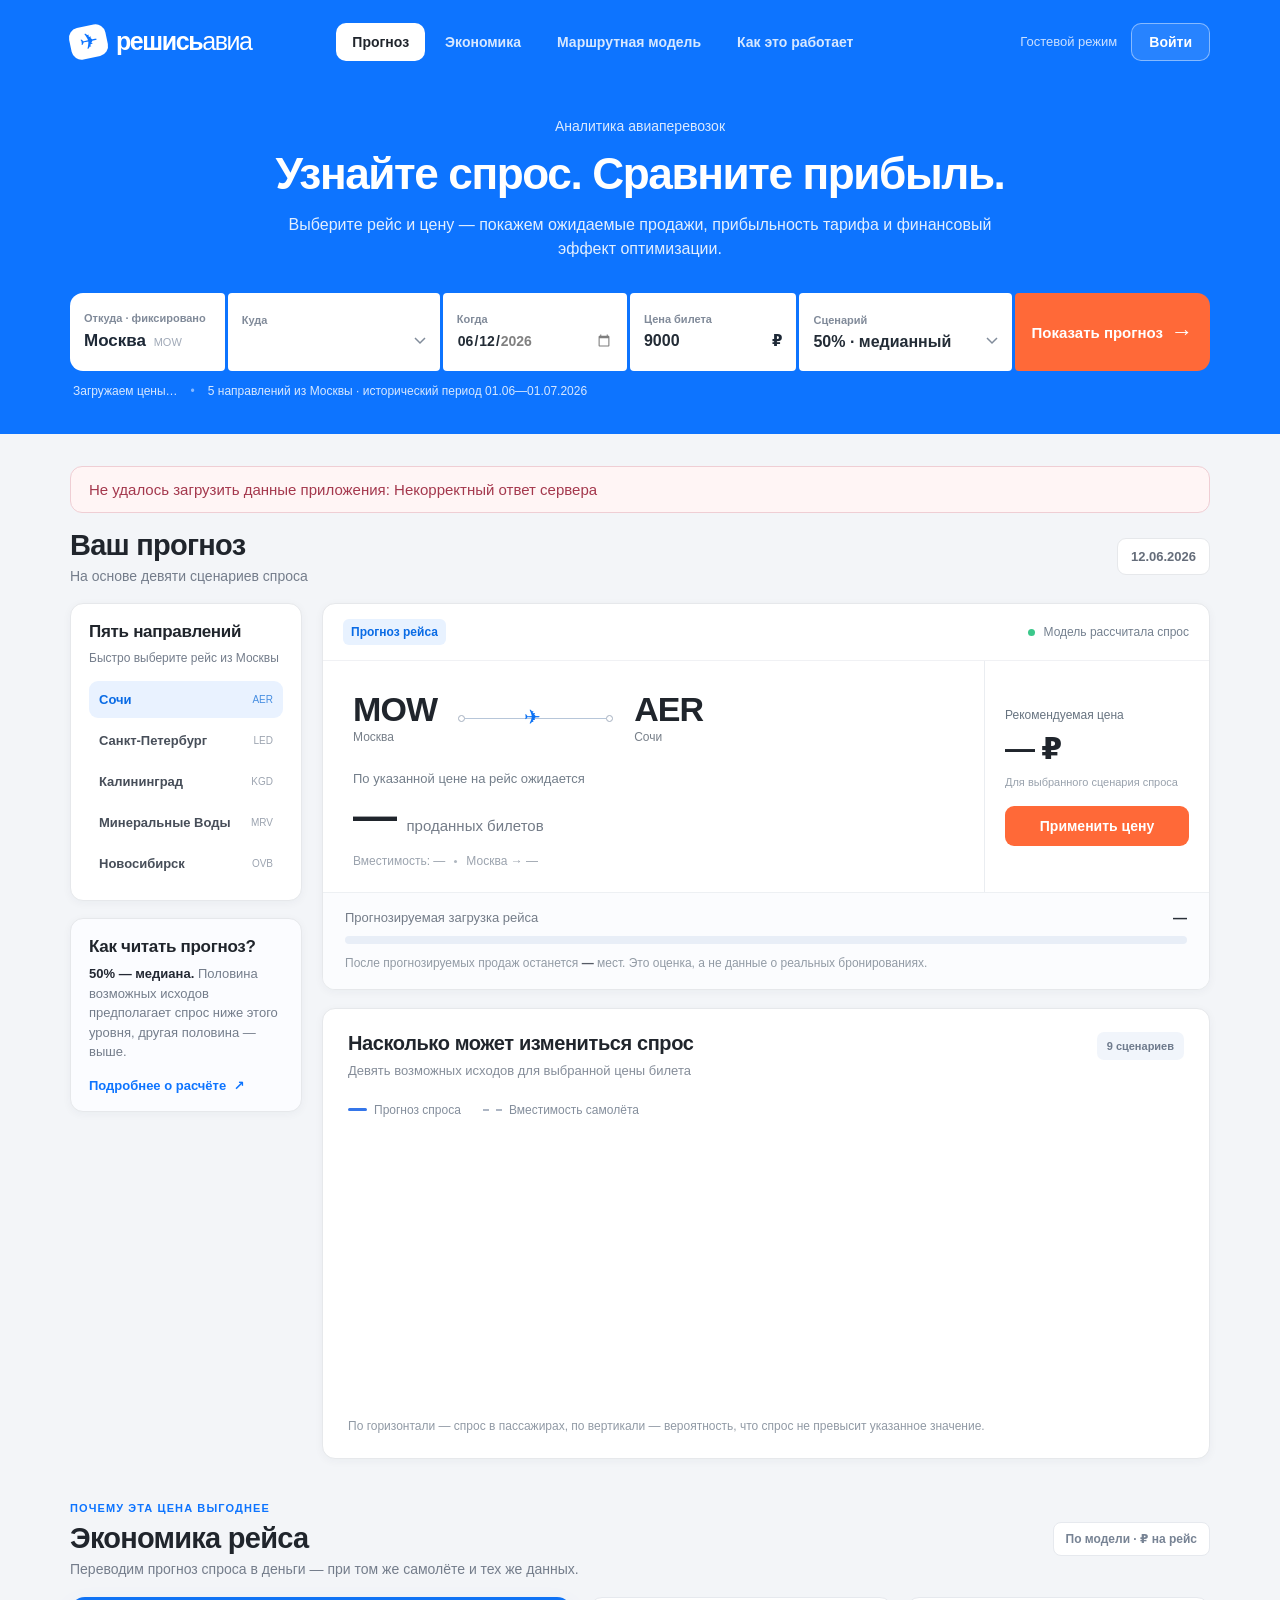
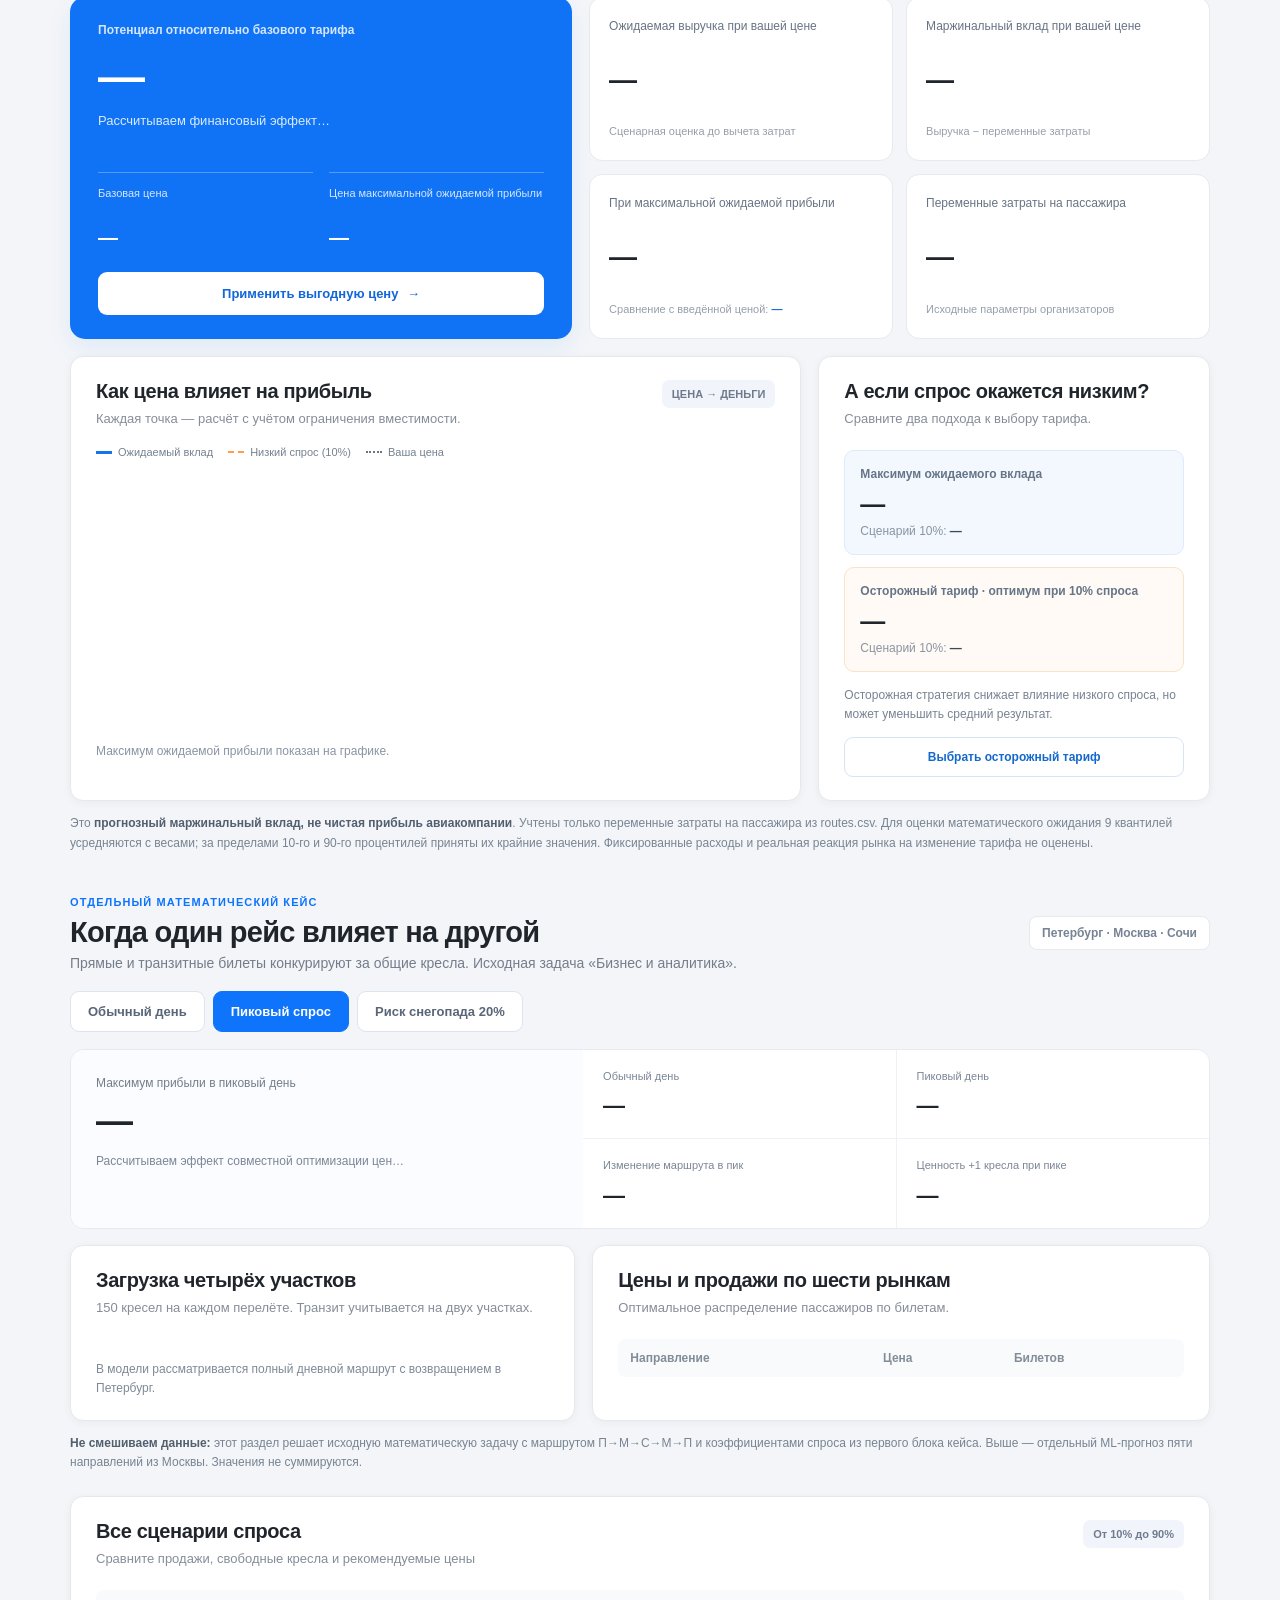
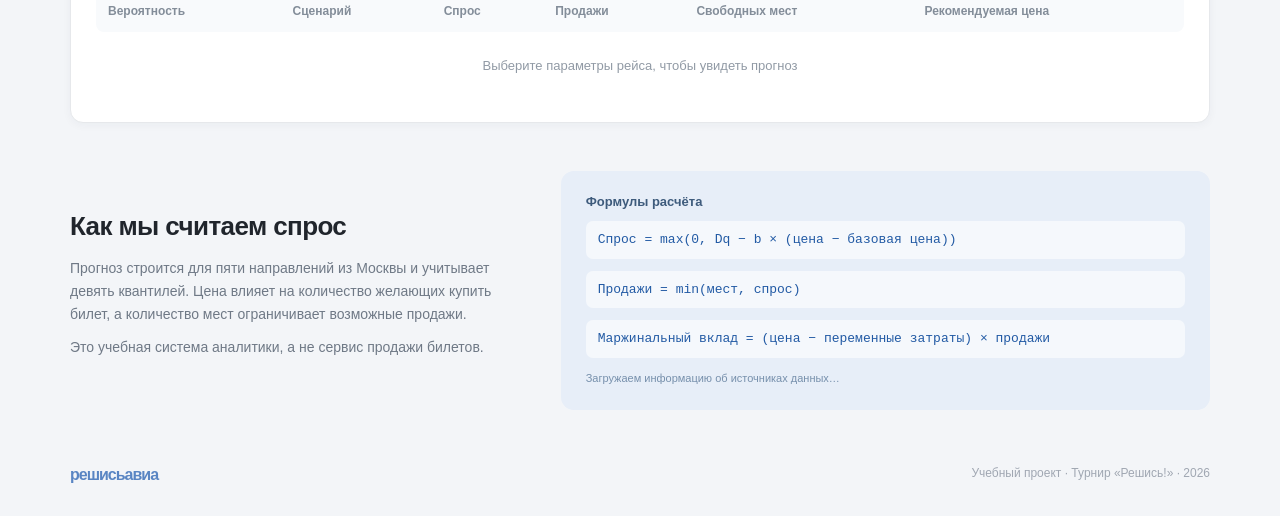
==== commit e83af562: "Add revenue optimization, financial impact and independent route-risk case" ====
--- a/static/index.html
+++ b/static/index.html
@@ -12,22 +12,22 @@
   <div class="blue-zone" id="overview">
     <header class="site-header wrap">
       <a class="brand" href="#overview" aria-label="Решись Авиа — на главную"><span class="brand-symbol" aria-hidden="true">✈</span><span>решись<span class="brand-thin">авиа</span></span></a>
-      <nav class="top-nav" aria-label="Разделы"><a class="menu-item selected" href="#overview">Прогноз</a><a class="menu-item" href="#scenarios">Сценарии</a><a class="menu-item" href="#model">Как это работает</a></nav>
+      <nav class="top-nav" aria-label="Разделы"><a class="menu-item selected" href="#overview">Прогноз</a><a class="menu-item" href="#economics">Экономика</a><a class="menu-item" href="#network-case">Маршрутная модель</a><a class="menu-item" href="#model">Как это работает</a></nav>
       <div class="account"><span id="accountName" class="account-name">Гостевой режим</span><button id="authBtn" class="account-button" type="button">Войти</button><button id="logoutBtn" class="account-button hidden" type="button">Выйти</button></div>
     </header>
     <div class="hero wrap">
       <span class="hero-overline">Аналитика авиаперевозок</span>
-      <h1>Узнайте, сколько билетов купят</h1>
-      <p>Выберите рейс, дату и цену — мы покажем прогноз спроса и подскажем, сколько может стоить билет.</p>
+      <h1>Узнайте спрос. Сравните прибыль.</h1>
+      <p>Выберите рейс и цену — покажем ожидаемые продажи, прибыльность тарифа и финансовый эффект оптимизации.</p>
       <form id="forecastForm" class="search-bar">
-        <div class="search-field fixed-origin"><span class="field-kicker">Откуда</span><div class="field-big">Москва <small>MOW</small></div></div>
+        <div class="search-field fixed-origin" title="В ML-данных организаторов предусмотрены только вылеты из Москвы"><span class="field-kicker">Откуда · фиксировано</span><div class="field-big">Москва <small>MOW</small></div></div>
         <label class="search-field destination-field" for="route"><span class="field-kicker">Куда</span><select id="route" required aria-label="Направление"></select></label>
         <label class="search-field date-field" for="date"><span class="field-kicker">Когда</span><input id="date" type="date" min="2026-06-01" max="2026-07-01" value="2026-06-12" required></label>
         <label class="search-field price-field" for="price"><span class="field-kicker">Цена билета</span><div class="price-shell"><input id="price" type="number" min="1" max="100000" step="1" value="9000" required aria-describedby="priceRange"><span>₽</span></div></label>
         <label class="search-field scenario-field" for="quantile"><span class="field-kicker">Сценарий</span><select id="quantile"><option value="0.1">10% · низкий</option><option value="0.3">30% · осторожный</option><option value="0.5" selected>50% · медианный</option><option value="0.7">70% · высокий</option><option value="0.9">90% · максимум</option></select></label>
         <button id="calculateBtn" class="search-submit" type="submit">Показать прогноз <span aria-hidden="true">→</span></button>
       </form>
-      <div class="search-note"><span id="priceRange">Загружаем цены…</span><span class="note-dot">•</span><span>Данные за 1 июня — 1 июля 2026 года</span></div>
+      <div class="search-note"><span id="priceRange">Загружаем цены…</span><span class="note-dot">•</span><span>5 направлений из Москвы · исторический период 01.06—01.07.2026</span></div>
     </div>
   </div>
 
@@ -60,8 +60,35 @@
       </div>
     </div>
 
+
+    <section class="economics-section" id="economics" aria-label="Финансовый анализ рейса">
+      <div class="section-title economy-title"><div><span class="section-overline">ПОЧЕМУ ЭТА ЦЕНА ВЫГОДНЕЕ</span><h2>Экономика рейса</h2><p>Переводим прогноз спроса в деньги — при том же самолёте и тех же данных.</p></div><span class="finance-source">По модели · ₽ на рейс</span></div>
+      <div class="economy-grid">
+        <article class="finance-hero"><div class="finance-eyebrow">Потенциал относительно базового тарифа</div><div id="upliftValue" class="finance-big">—</div><div class="finance-note" id="upliftText">Рассчитываем финансовый эффект…</div><div class="finance-summary"><div><span>Базовая цена</span><strong id="baseFare">—</strong></div><div><span>Цена максимальной ожидаемой прибыли</span><strong id="optimalFare">—</strong></div></div><button id="applyExpectedPrice" class="finance-apply" type="button">Применить выгодную цену <span>→</span></button></article>
+        <div class="finance-details">
+          <div class="finance-metric"><span>Ожидаемая выручка при вашей цене</span><strong id="financialRevenue">—</strong><small>Сценарная оценка до вычета затрат</small></div>
+          <div class="finance-metric"><span>Маржинальный вклад при вашей цене</span><strong id="financialMargin">—</strong><small>Выручка − переменные затраты</small></div>
+          <div class="finance-metric"><span>При максимальной ожидаемой прибыли</span><strong id="financialOptimal">—</strong><small>Сравнение с введённой ценой: <b id="financialDifference">—</b></small></div>
+          <div class="finance-metric"><span>Переменные затраты на пассажира</span><strong id="financialUnitCost">—</strong><small>Исходные параметры организаторов</small></div>
+        </div>
+      </div>
+      <div class="finance-analytics">
+        <div class="info-panel revenue-panel"><div class="panel-head"><div><h3>Как цена влияет на прибыль</h3><p>Каждая точка — расчёт с учётом ограничения вместимости.</p></div><span class="help-chip">ЦЕНА → ДЕНЬГИ</span></div><div class="revenue-legend"><span><i class="legend-expected"></i>Ожидаемый вклад</span><span><i class="legend-low"></i>Низкий спрос (10%)</span><span><i class="legend-current"></i>Ваша цена</span></div><svg id="profitChart" viewBox="0 0 680 275" role="img" aria-label="Зависимость маржинального вклада от цены билета"></svg><div class="plot-caption" id="profitChartHint">Максимум ожидаемой прибыли показан на графике.</div></div>
+        <div class="info-panel risk-panel"><div class="panel-head"><div><h3>А если спрос окажется низким?</h3><p>Сравните два подхода к выбору тарифа.</p></div></div><div class="risk-choice"><div class="risk-label">Максимум ожидаемого вклада</div><div class="risk-row"><strong id="riskExpectedPrice">—</strong><span>Сценарий 10%: <b id="riskExpectedLow">—</b></span></div></div><div class="risk-choice risk-choice-muted"><div class="risk-label">Осторожный тариф · оптимум при 10% спроса</div><div class="risk-row"><strong id="riskSafePrice">—</strong><span>Сценарий 10%: <b id="riskSafeLow">—</b></span></div></div><div class="risk-explanation" id="riskTradeoff">Осторожная стратегия снижает влияние низкого спроса, но может уменьшить средний результат.</div><button id="applySafePrice" class="risk-button" type="button">Выбрать осторожный тариф</button></div>
+      </div>
+      <p class="finance-disclaimer">Это <strong>прогнозный маржинальный вклад, не чистая прибыль авиакомпании</strong>. Учтены только переменные затраты на пассажира из routes.csv. Для оценки математического ожидания 9 квантилей усредняются с весами; за пределами 10-го и 90-го процентилей приняты их крайние значения. Фиксированные расходы и реальная реакция рынка на изменение тарифа не оценены.</p>
+    </section>
+
+    <section class="network-section" id="network-case" aria-label="Математическая оптимизация маршрутной сети">
+      <div class="section-title network-title"><div><span class="section-overline">ОТДЕЛЬНЫЙ МАТЕМАТИЧЕСКИЙ КЕЙС</span><h2>Когда один рейс влияет на другой</h2><p>Прямые и транзитные билеты конкурируют за общие кресла. Исходная задача «Бизнес и аналитика».</p></div><span class="finance-source">Петербург · Москва · Сочи</span></div>
+      <div class="network-tabs" role="group" aria-label="Выбор сценария математической задачи"><button class="network-tab" type="button" data-case="normal" aria-pressed="false">Обычный день</button><button class="network-tab selected" type="button" data-case="peak" aria-pressed="true">Пиковый спрос</button><button class="network-tab" type="button" data-case="snow" aria-pressed="false">Риск снегопада 20%</button></div>
+      <div class="network-overview"><div class="network-profit"><span id="networkKicker">Максимум прибыли в пиковый день</span><strong id="networkProfit">—</strong><p id="networkSummary">Рассчитываем эффект совместной оптимизации цен…</p></div><div class="network-insights"><div><span>Обычный день</span><strong id="networkNormal">—</strong></div><div><span>Пиковый день</span><strong id="networkPeak">—</strong></div><div><span>Изменение маршрута в пик</span><strong id="networkAlternate">—</strong></div><div><span>Ценность +1 кресла при пике</span><strong id="networkSeat">—</strong></div></div></div>
+      <div class="network-detail-grid"><article class="info-panel network-loads"><div class="panel-head"><div><h3>Загрузка четырёх участков</h3><p>150 кресел на каждом перелёте. Транзит учитывается на двух участках.</p></div></div><div id="networkLegs" class="leg-list"></div><p class="network-note" id="networkWeatherNote">В модели рассматривается полный дневной маршрут с возвращением в Петербург.</p></article><article class="info-panel network-fares"><div class="panel-head"><div><h3>Цены и продажи по шести рынкам</h3><p>Оптимальное распределение пассажиров по билетам.</p></div></div><div class="table-scroll"><table class="network-table"><thead><tr><th>Направление</th><th>Цена</th><th>Билетов</th></tr></thead><tbody id="networkRows"></tbody></table></div></article></div>
+      <p class="finance-disclaimer"><strong>Не смешиваем данные:</strong> этот раздел решает исходную математическую задачу с маршрутом П→М→С→М→П и коэффициентами спроса из первого блока кейса. Выше — отдельный ML-прогноз пяти направлений из Москвы. Значения не суммируются.</p>
+    </section>
+
     <section class="info-panel scenario-panel" id="scenarios"><div class="panel-head"><div><h3>Все сценарии спроса</h3><p>Сравните продажи, свободные кресла и рекомендуемые цены</p></div><span class="help-chip">От 10% до 90%</span></div><div class="table-scroll"><table><thead><tr><th>Вероятность</th><th>Сценарий</th><th>Спрос</th><th>Продажи</th><th>Свободных мест</th><th>Рекомендуемая цена</th></tr></thead><tbody id="scenarioRows"><tr><td colspan="6" class="empty-table">Выберите параметры рейса, чтобы увидеть прогноз</td></tr></tbody></table></div><p class="mobile-scroll">Таблицу можно прокрутить в сторону →</p></section>
-    <section class="method" id="model"><div class="method-text"><h2>Как мы считаем спрос</h2><p>Прогноз строится для пяти направлений из Москвы и учитывает девять квантилей. Цена влияет на количество желающих купить билет, а количество мест ограничивает возможные продажи.</p><p>Это учебная система аналитики, а не сервис продажи билетов.</p></div><div class="formula"><span>Формулы расчёта</span><code>Спрос = max(0, Dq − b × (цена − базовая цена))</code><code>Продажи = min(мест, спрос)</code><p id="dataDisclaimer">Загружаем информацию об источниках данных…</p></div></section>
+    <section class="method" id="model"><div class="method-text"><h2>Как мы считаем спрос</h2><p>Прогноз строится для пяти направлений из Москвы и учитывает девять квантилей. Цена влияет на количество желающих купить билет, а количество мест ограничивает возможные продажи.</p><p>Это учебная система аналитики, а не сервис продажи билетов.</p></div><div class="formula"><span>Формулы расчёта</span><code>Спрос = max(0, Dq − b × (цена − базовая цена))</code><code>Продажи = min(мест, спрос)</code><code>Маржинальный вклад = (цена − переменные затраты) × продажи</code><p id="dataDisclaimer">Загружаем информацию об источниках данных…</p></div></section>
   </main>
   <footer class="footer wrap"><span>решисьавиа</span><span>Учебный проект · Турнир «Решись!» · 2026</span></footer>
 
--- a/static/style.css
+++ b/static/style.css
@@ -8,4 +8,14 @@
 .auth-overlay{position:fixed;inset:0;background:#1c2c43a8;z-index:10;display:flex;align-items:center;justify-content:center;padding:18px}.auth-card{background:#fff;width:min(420px,100%);padding:30px;border-radius:16px;position:relative;box-shadow:0 20px 70px #00162e30}.auth-close{position:absolute;right:18px;top:14px;border:0;background:none;color:#88939f;font-size:27px;padding:0 5px}.auth-brand{font-size:23px;color:var(--blue);font-weight:800;letter-spacing:-1.2px;margin-bottom:23px}.auth-brand span{font-weight:400}.auth-card h2{font-size:26px;letter-spacing:-.7px;margin:0 0 10px}.auth-intro{font-size:14px;color:#7e8896;line-height:1.5;margin:0 0 22px}.auth-card form{display:grid}.auth-card form label{font-size:12px;font-weight:700;color:#656e7b;margin:0 0 7px}.auth-card form input{height:49px;padding:0 13px;border:1px solid #dfe5eb;border-radius:9px;color:#2a3340;margin:0 0 18px;outline:0}.auth-card form input:focus{border-color:var(--blue)}.auth-submit{background:var(--orange);border:0;border-radius:9px;color:#fff;height:48px;font-weight:800;font-size:15px;margin-top:4px}.auth-switch{border:0;background:none;color:var(--blue);margin:16px auto 0;display:block;font-size:14px;font-weight:700}.auth-error{font-size:12px;color:#ba3232;margin:0 0 9px}.auth-privacy{font-size:11px;color:#a8afb9;margin:18px 0 0;line-height:1.5}
 @media(max-width:1100px){.site-header{gap:19px}.top-nav{margin-left:12px}.search-bar{display:grid;grid-template-columns:1fr 1.3fr 1fr 1fr;gap:3px}.search-field{border-radius:5px;min-height:76px}.search-field:first-child{border-radius:11px 5px 5px 11px}.scenario-field{grid-column:1/3}.search-submit{grid-column:3/5;border-radius:5px 5px 11px 5px;min-height:76px}.hero{padding-top:22px}.results-layout{grid-template-columns:200px minmax(0,1fr)}.flight-content{grid-template-columns:minmax(0,1fr) 210px}.flight-left{padding:27px 22px}}
 @media(max-width:760px){.blue-zone{padding-bottom:23px}.site-header{height:67px;gap:10px}.brand{font-size:21px}.brand-symbol{width:29px;height:28px;font-size:17px}.top-nav{display:none}.account-name{display:none}.account-button{padding:8px 12px;font-size:12px}.hero{padding-top:21px}.hero-overline{font-size:12px}.hero h1{font-size:31px;line-height:1.13;letter-spacing:-.75px;margin:11px 0 11px}.hero p{font-size:14px;margin-bottom:22px}.search-bar{grid-template-columns:1fr 1fr}.search-field{min-height:68px;padding:10px 11px}.search-field:first-child{border-radius:10px 4px 4px 4px}.search-field:nth-child(2){border-radius:4px 10px 4px 4px}.scenario-field{grid-column:1/3}.search-submit{grid-column:1/3;min-height:53px;border-radius:9px;justify-content:center;margin-top:6px}.search-note{display:block;text-align:center;line-height:1.6;font-size:11px}.note-dot{display:inline;margin:0 4px}.search-field select,.search-field input{font-size:14px}.page{padding-top:25px;padding-bottom:29px}.section-title h2{font-size:24px}.date-pill{font-size:11px}.results-layout{display:block}.side-filters{display:block;margin-bottom:15px}.aside-card{padding:14px}.aside-card:first-child{display:block}.aside-card .side-title{font-size:14px}.aside-card:first-child p{display:none}.route-list{display:flex;overflow-x:auto;gap:6px;margin-top:12px;padding-bottom:2px}.route-pick{width:auto;border:1px solid #e9edf3;flex:0 0 auto;gap:8px;white-space:nowrap;padding:9px 11px;font-size:12px}.aside-help{display:none}.flight-content{display:block}.flight-left{padding:21px}.flight-price{border-left:0;border-top:1px solid #f1f2f5;padding:18px 20px;display:grid;grid-template-columns:1fr auto;align-items:center;gap:7px}.flight-price>span{grid-column:1/-1}.flight-price strong{font-size:26px;grid-column:1}.flight-price small{grid-column:1}.price-action{grid-column:2;grid-row:2/4;width:auto;margin:0;padding:12px 14px}.flight-city strong{font-size:28px}.flight-route{margin-bottom:19px}.passenger-number strong{font-size:39px}.passenger-number span{font-size:13px}.flight-top{padding:13px 17px}.flight-status{font-size:10px}.flight-bottom{padding:16px 18px}.info-panel{padding:18px 15px}.panel-head h3{font-size:17px}.panel-head p{font-size:12px}.panel-head{gap:10px}.help-chip{font-size:10px;padding:7px}.chart-legend{font-size:10px;gap:10px}.scenario-panel{margin-top:16px}.mobile-scroll{display:block}.method{display:block;margin-top:32px}.method h2{font-size:23px}.formula{margin-top:18px;padding:17px}.footer{display:block;text-align:center}.footer span{display:block}.footer span:first-child{margin-bottom:8px}}
-@media(max-width:380px){.hero h1{font-size:27px}.brand{font-size:18px}.flight-status{display:none}.price-action{font-size:12px;padding:11px 10px}}+@media(max-width:380px){.hero h1{font-size:27px}.brand{font-size:18px}.flight-status{display:none}.price-action{font-size:12px;padding:11px 10px}}
+
+/* Decision support — added to the existing Aviasales-inspired layout. */
+.section-overline{font-size:11px;letter-spacing:.1em;color:var(--blue);font-weight:800;display:block;margin-bottom:8px}.economics-section,.network-section{margin-top:43px;scroll-margin-top:24px}.economy-title,.network-title{margin-bottom:20px;gap:16px}.finance-source{font-weight:700;font-size:12px;color:#778394;background:#fff;border:1px solid #e6e9ee;border-radius:8px;padding:9px 12px;white-space:nowrap}.economy-grid{display:grid;grid-template-columns:minmax(275px,.93fr) minmax(0,1.15fr);gap:17px;align-items:stretch}.finance-hero{background:#1073f5;color:#fff;border-radius:15px;padding:26px 28px 24px;display:flex;flex-direction:column;min-height:295px;box-shadow:0 9px 23px rgba(13,115,255,.08)}.finance-eyebrow{color:#d5e6ff;font-size:12px;font-weight:700}.finance-big{font-size:clamp(33px,4vw,47px);line-height:1.1;font-weight:800;margin:13px 0 9px;letter-spacing:-1.6px}.finance-note{font-size:13px;line-height:1.5;color:#d8eaff;min-height:36px}.finance-summary{display:grid;grid-template-columns:1fr 1fr;gap:16px;margin-top:auto;padding-top:25px}.finance-summary>div{border-top:1px solid #ffffff48;padding-top:13px}.finance-summary span,.finance-summary strong{display:block}.finance-summary span{font-size:11px;line-height:1.4;color:#d5e6ff;min-height:34px}.finance-summary strong{font-size:20px;margin-top:6px}.finance-apply{background:#fff;color:#1266da;border:0;border-radius:9px;height:43px;width:100%;margin-top:23px;text-align:center;font-weight:800;font-size:13px}.finance-apply:hover{background:#eaf2ff}.finance-apply span{margin-left:5px}.finance-details{display:grid;grid-template-columns:1fr 1fr;gap:13px}.finance-metric{border:1px solid #e6e9ee;border-radius:13px;background:#fff;padding:20px 19px;min-width:0;display:flex;flex-direction:column}.finance-metric>span{font-size:12px;color:#687484;line-height:1.45;min-height:36px}.finance-metric strong{font-size:clamp(18px,2.45vw,28px);font-weight:800;letter-spacing:-.9px;margin:10px 0 8px;white-space:nowrap}.finance-metric small{color:#969faa;font-size:11px;line-height:1.45;margin-top:auto}.finance-metric small b{color:#126bdc}.finance-analytics{display:grid;grid-template-columns:minmax(0,1.55fr) minmax(290px,.83fr);gap:17px;margin-top:17px;align-items:stretch}.revenue-panel,.risk-panel{min-width:0}.revenue-legend{display:flex;flex-wrap:wrap;gap:15px;margin:-4px 0 4px;font-size:11px;color:#768290}.revenue-legend span{display:inline-flex;align-items:center;gap:6px}.legend-expected,.legend-low,.legend-current{width:16px;border-top:3px solid #1475ef;display:inline-block}.legend-low{border-top:2px dashed #ff9c4d}.legend-current{border-top:2px dotted #66768b}.plot-caption{font-size:12px;line-height:1.5;color:#8994a4;margin-top:5px}#profitChart{display:block;width:100%;max-height:285px;height:auto}.risk-choice{border:1px solid #dfeafc;border-radius:10px;padding:16px 15px;background:#f3f8ff}.risk-choice-muted{margin-top:12px;background:#fffaf5;border-color:#f8e2c8}.risk-label{font-size:12px;color:#657587;font-weight:700}.risk-row{display:grid;gap:5px;margin-top:9px}.risk-row strong{font-size:25px;font-weight:800;letter-spacing:-.7px}.risk-row span{color:#8994a2;font-size:12px}.risk-row span b{color:#3c4855}.risk-explanation{color:#788392;font-size:12px;line-height:1.55;margin:14px 0}.risk-button{border:1px solid #d7e4f3;background:#fff;color:#1469cd;border-radius:9px;padding:12px 14px;width:100%;font-size:12px;font-weight:800}.risk-button:hover{background:#f2f7ff}.finance-disclaimer{font-size:12px;line-height:1.6;color:#788493;margin:13px 0 0}.finance-disclaimer strong{color:#515f6e}.network-tabs{display:flex;flex-wrap:wrap;gap:8px;margin-bottom:17px}.network-tab{padding:12px 17px;border:1px solid #dce4f0;background:#fff;color:#596678;border-radius:9px;font-size:13px;font-weight:800}.network-tab.selected{background:#0f74fc;border-color:#0f74fc;color:#fff}.network-overview{display:grid;grid-template-columns:.9fr 1.1fr;border:1px solid #e6e9ee;background:#fff;border-radius:14px;overflow:hidden;margin-bottom:16px}.network-profit{padding:23px 25px;background:#fafcff}.network-profit>span{font-size:12px;color:#747e89}.network-profit strong{display:block;font-size:37px;letter-spacing:-1.3px;margin:10px 0}.network-profit p{color:#7c8796;font-size:12px;line-height:1.55;margin:0}.network-insights{display:grid;grid-template-columns:1fr 1fr;gap:1px;background:#eef1f5}.network-insights>div{background:#fff;padding:19px 20px;display:flex;flex-direction:column;justify-content:center;min-width:0}.network-insights span{font-size:11px;color:#7a8696;line-height:1.4}.network-insights strong{font-size:22px;letter-spacing:-.5px;margin-top:9px;white-space:nowrap}.network-detail-grid{display:grid;grid-template-columns:.9fr 1.1fr;gap:17px;align-items:stretch}.leg-list{display:grid;gap:16px}.leg-row{display:grid;gap:7px}.leg-head{display:flex;justify-content:space-between;align-items:center;gap:10px;color:#4c5866;font-size:12px}.leg-head b{font-weight:800}.leg-bar{height:9px;background:#eaf0f8;border-radius:30px;overflow:hidden}.leg-bar>div{height:100%;background:#3185f7;border-radius:30px}.leg-row.capacity .leg-bar>div{background:#fe9758}.network-note{margin:21px 0 0;font-size:12px;color:#7e8997;line-height:1.55}.network-table{min-width:470px}.network-table td,.network-table th{padding:12px;font-size:12px}
+@media(max-width:1100px){.finance-analytics{grid-template-columns:minmax(0,1.35fr) minmax(270px,.83fr)}.network-detail-grid{grid-template-columns:1fr 1fr}.network-insights strong{font-size:19px}}
+@media(max-width:800px){.economy-grid,.finance-analytics,.network-overview,.network-detail-grid{grid-template-columns:1fr}.finance-hero{min-height:260px}.finance-details{grid-template-columns:1fr 1fr}.network-insights{grid-template-columns:1fr 1fr}.network-profit strong{font-size:34px}}
+@media(max-width:560px){.economics-section,.network-section{margin-top:30px}.economy-title,.network-title{display:block}.finance-source{display:inline-block;margin-top:13px}.finance-hero{padding:20px}.finance-summary strong{font-size:18px}.finance-details{gap:8px}.finance-metric{padding:14px 12px}.finance-metric>span{font-size:11px}.finance-metric strong{font-size:19px}.finance-analytics{gap:13px}.network-tab{flex:1 1 auto;text-align:center;padding:10px;font-size:12px}.network-profit{padding:19px}.network-insights>div{padding:13px}.network-insights strong{font-size:18px}.finance-big{font-size:35px}}
+/* Prevent wide fare tables from determining the mobile page width. */
+.network-detail-grid,.network-fares,.network-loads{min-width:0}
+.network-detail-grid{grid-template-columns:minmax(0,.9fr) minmax(0,1.1fr)}
+@media(max-width:800px){.network-detail-grid{grid-template-columns:minmax(0,1fr)}.network-fares .table-scroll{width:100%;max-width:100%;overflow-x:auto}.network-fares{overflow:hidden}}
